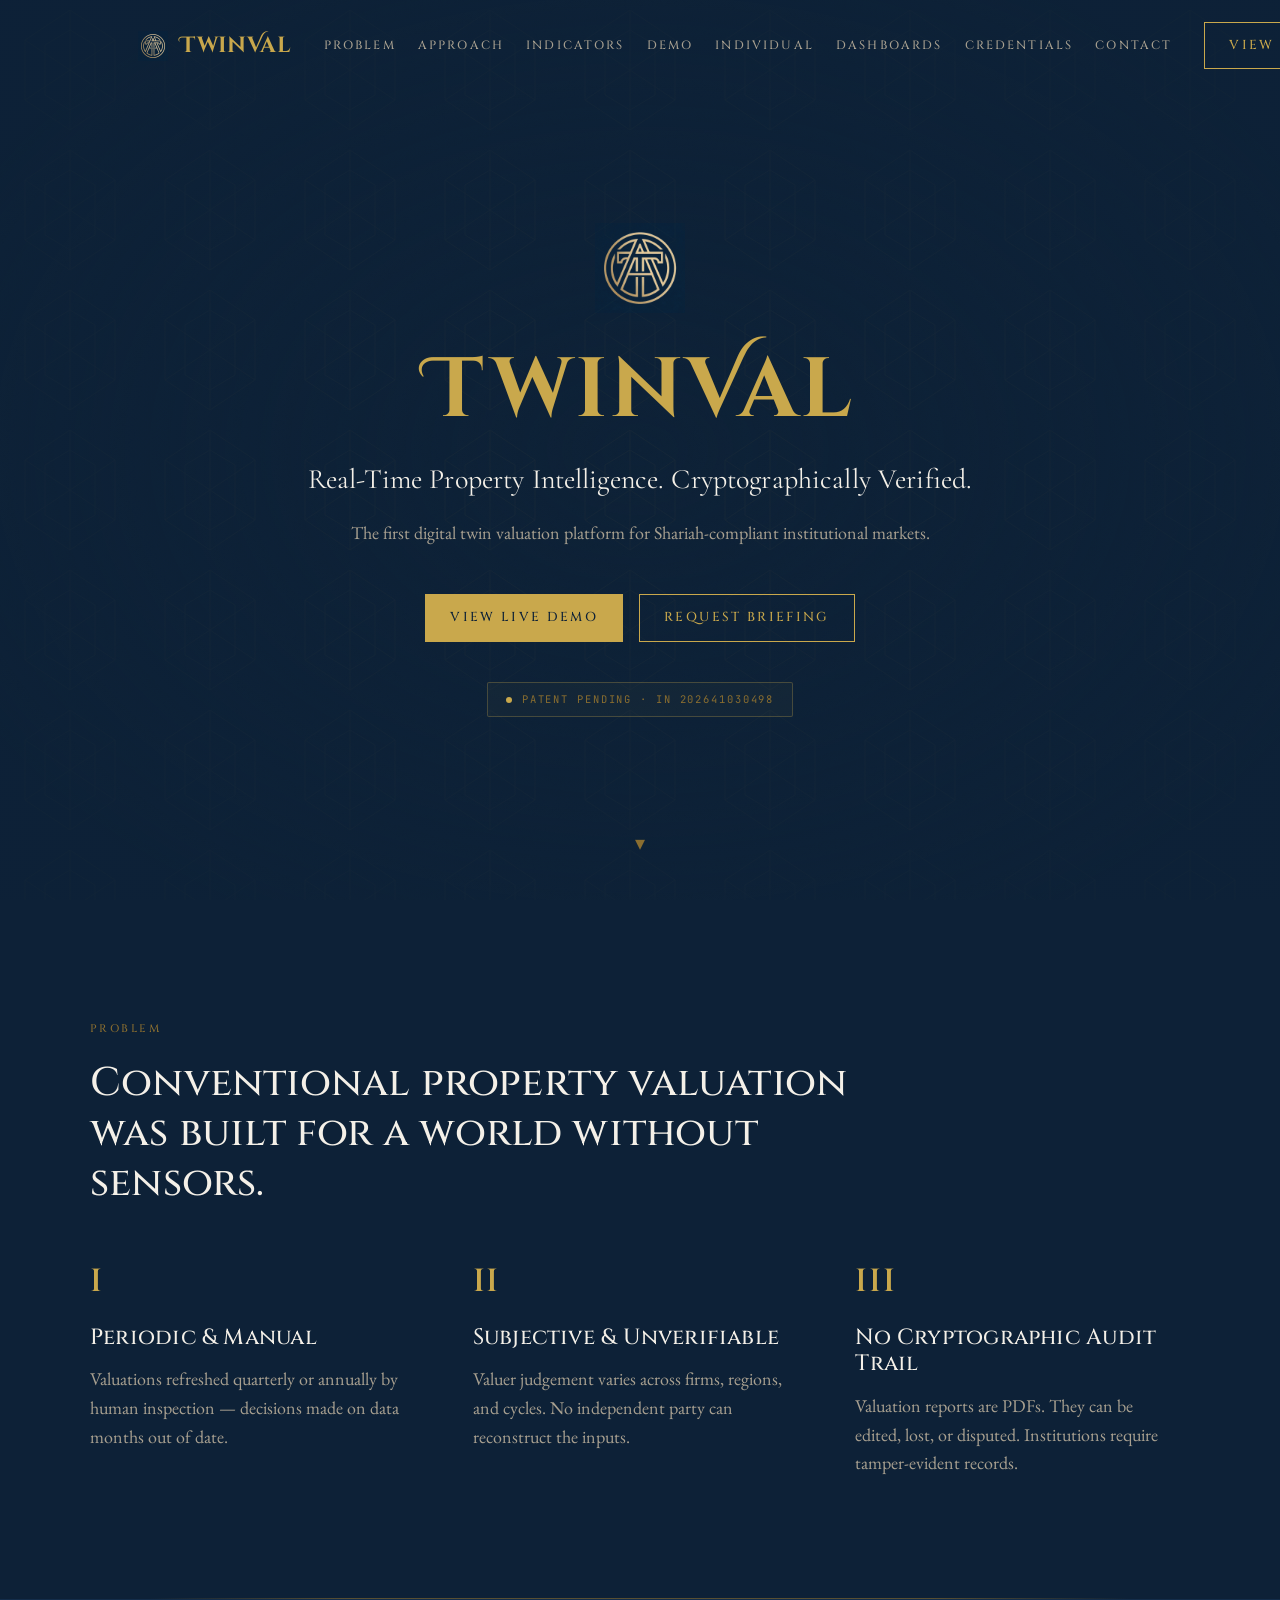
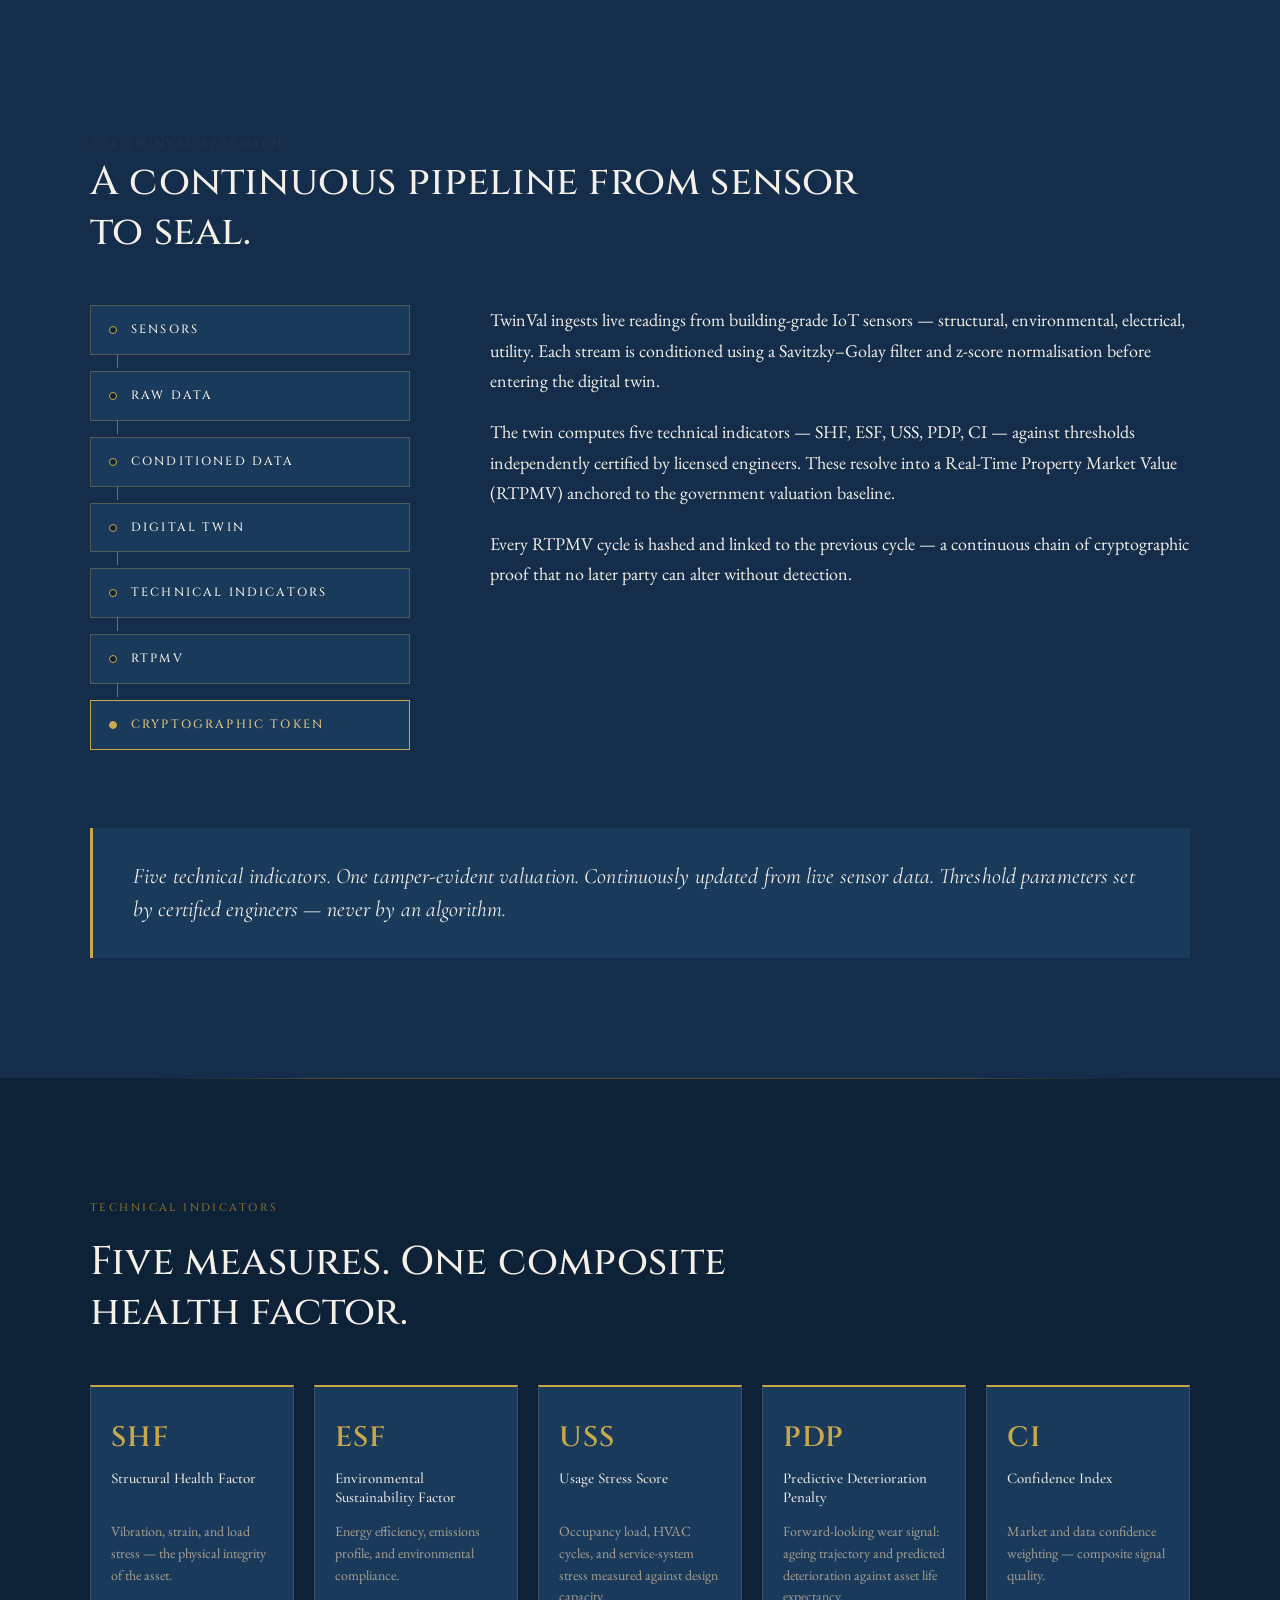
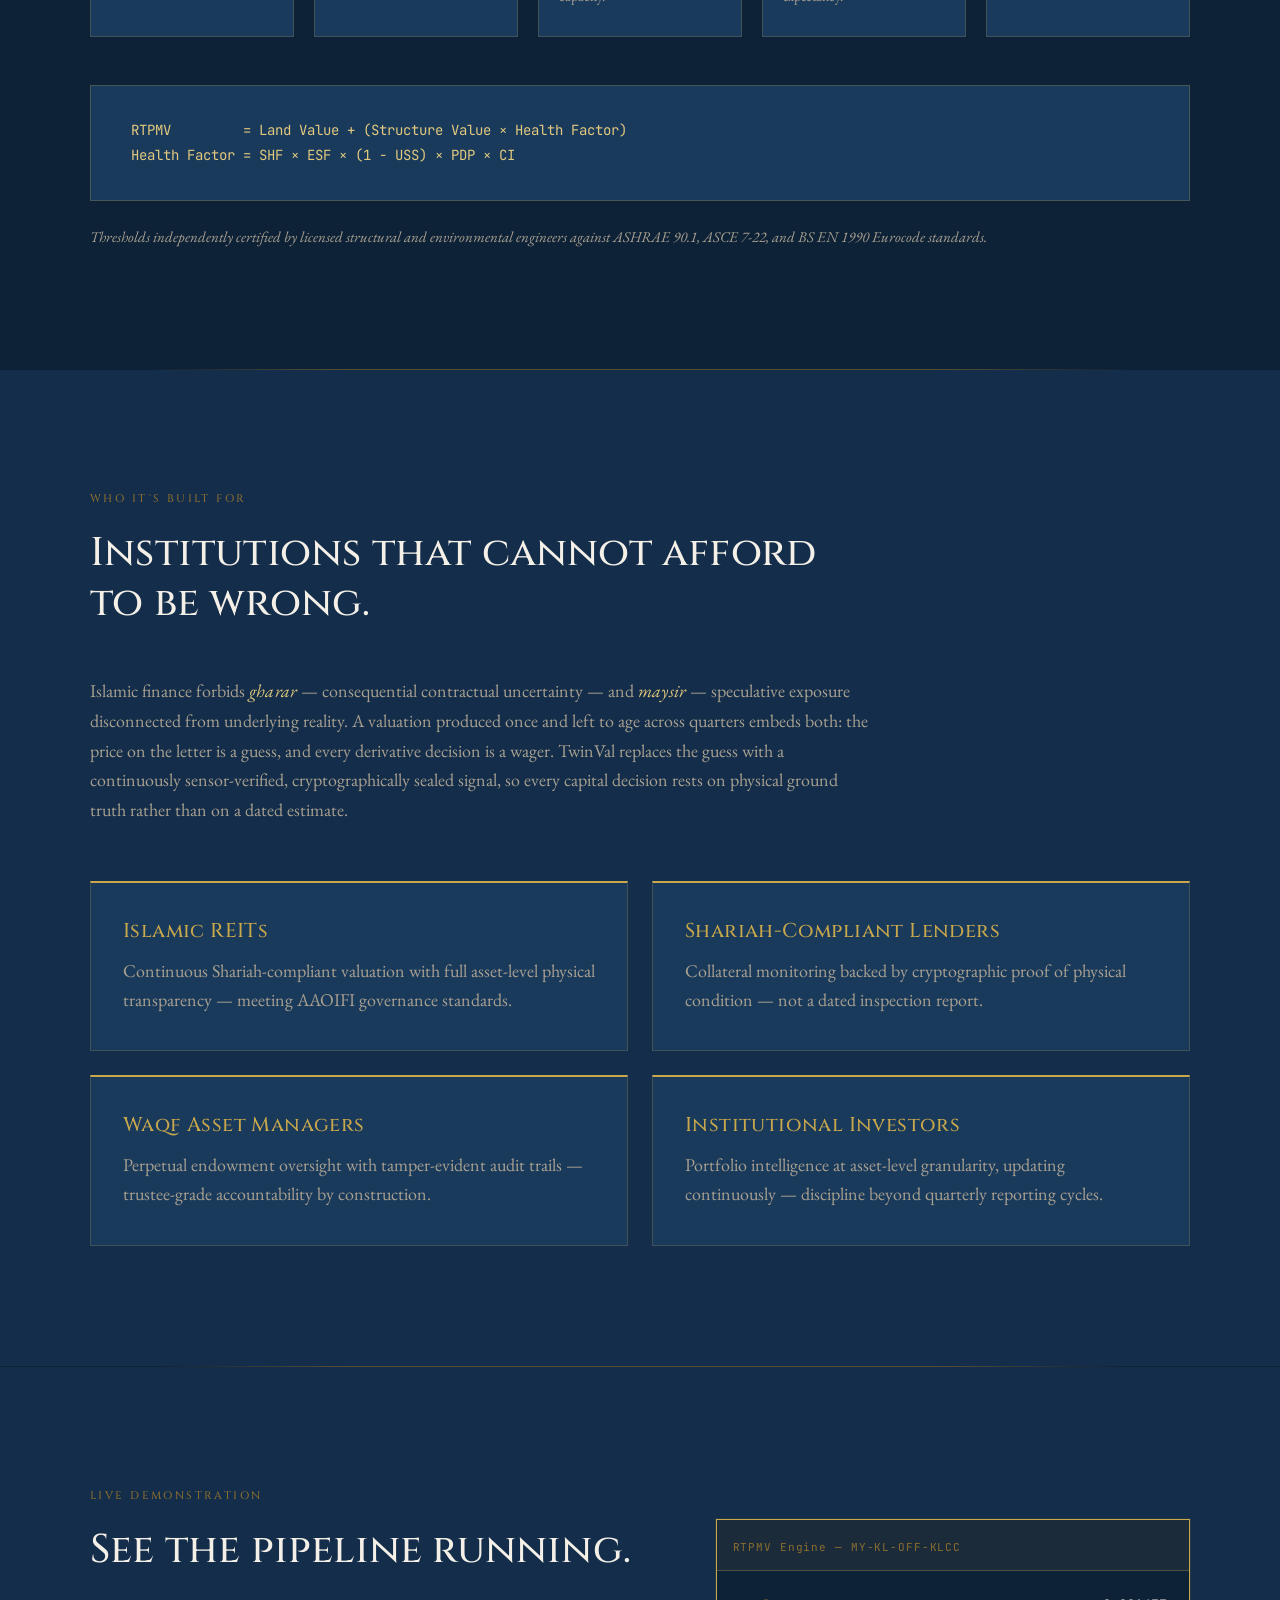
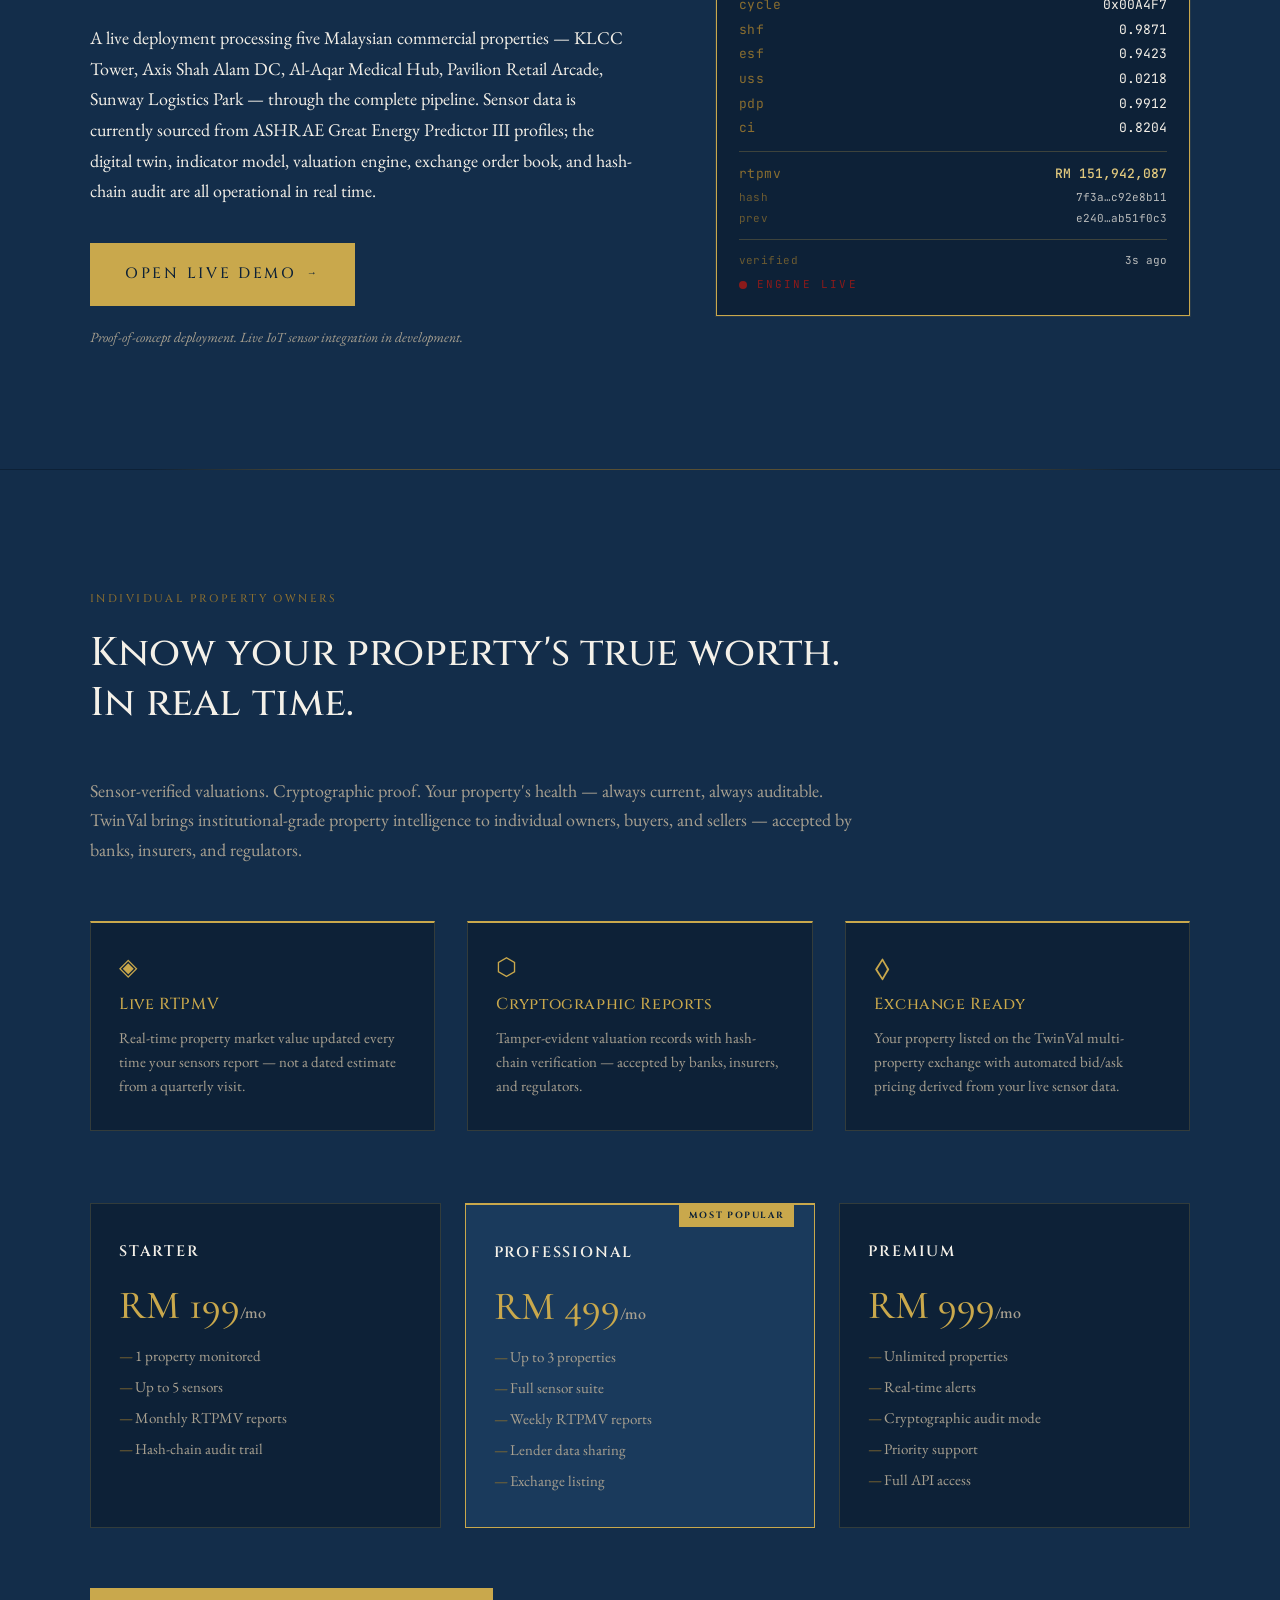
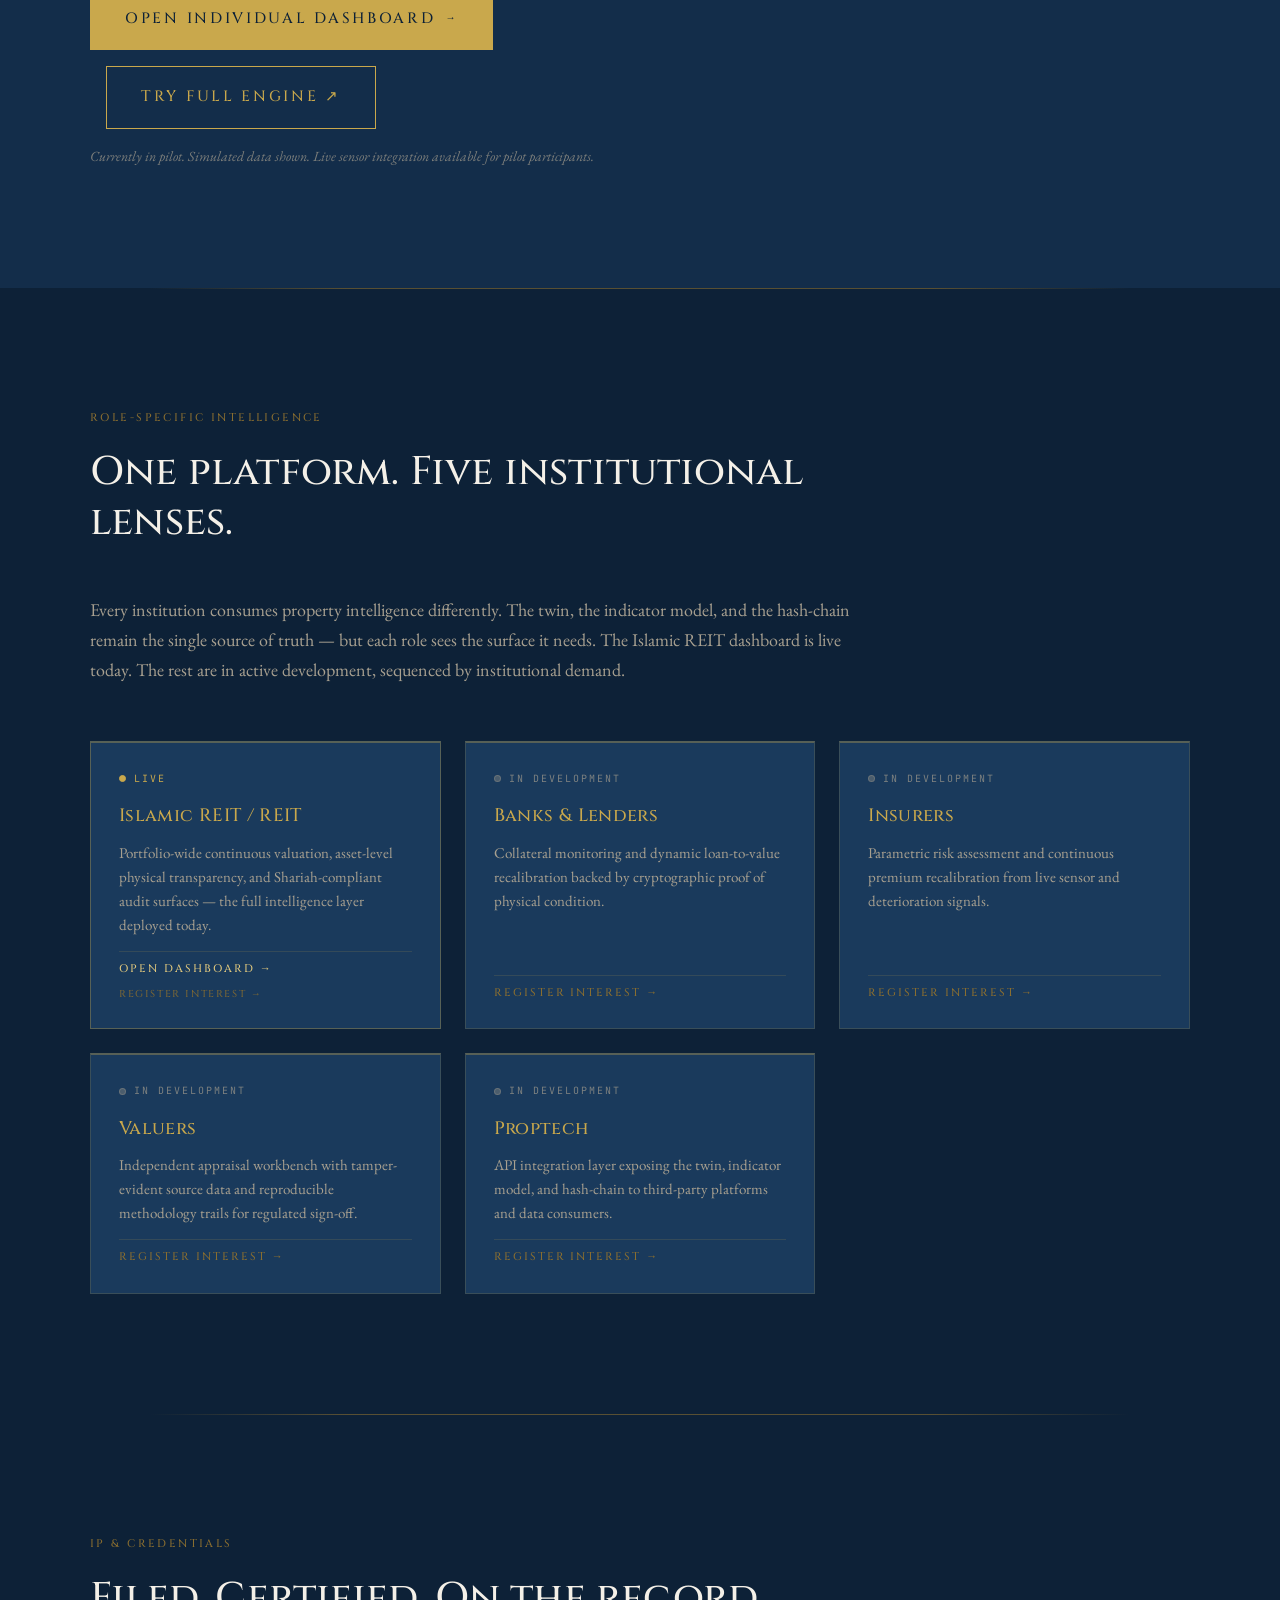
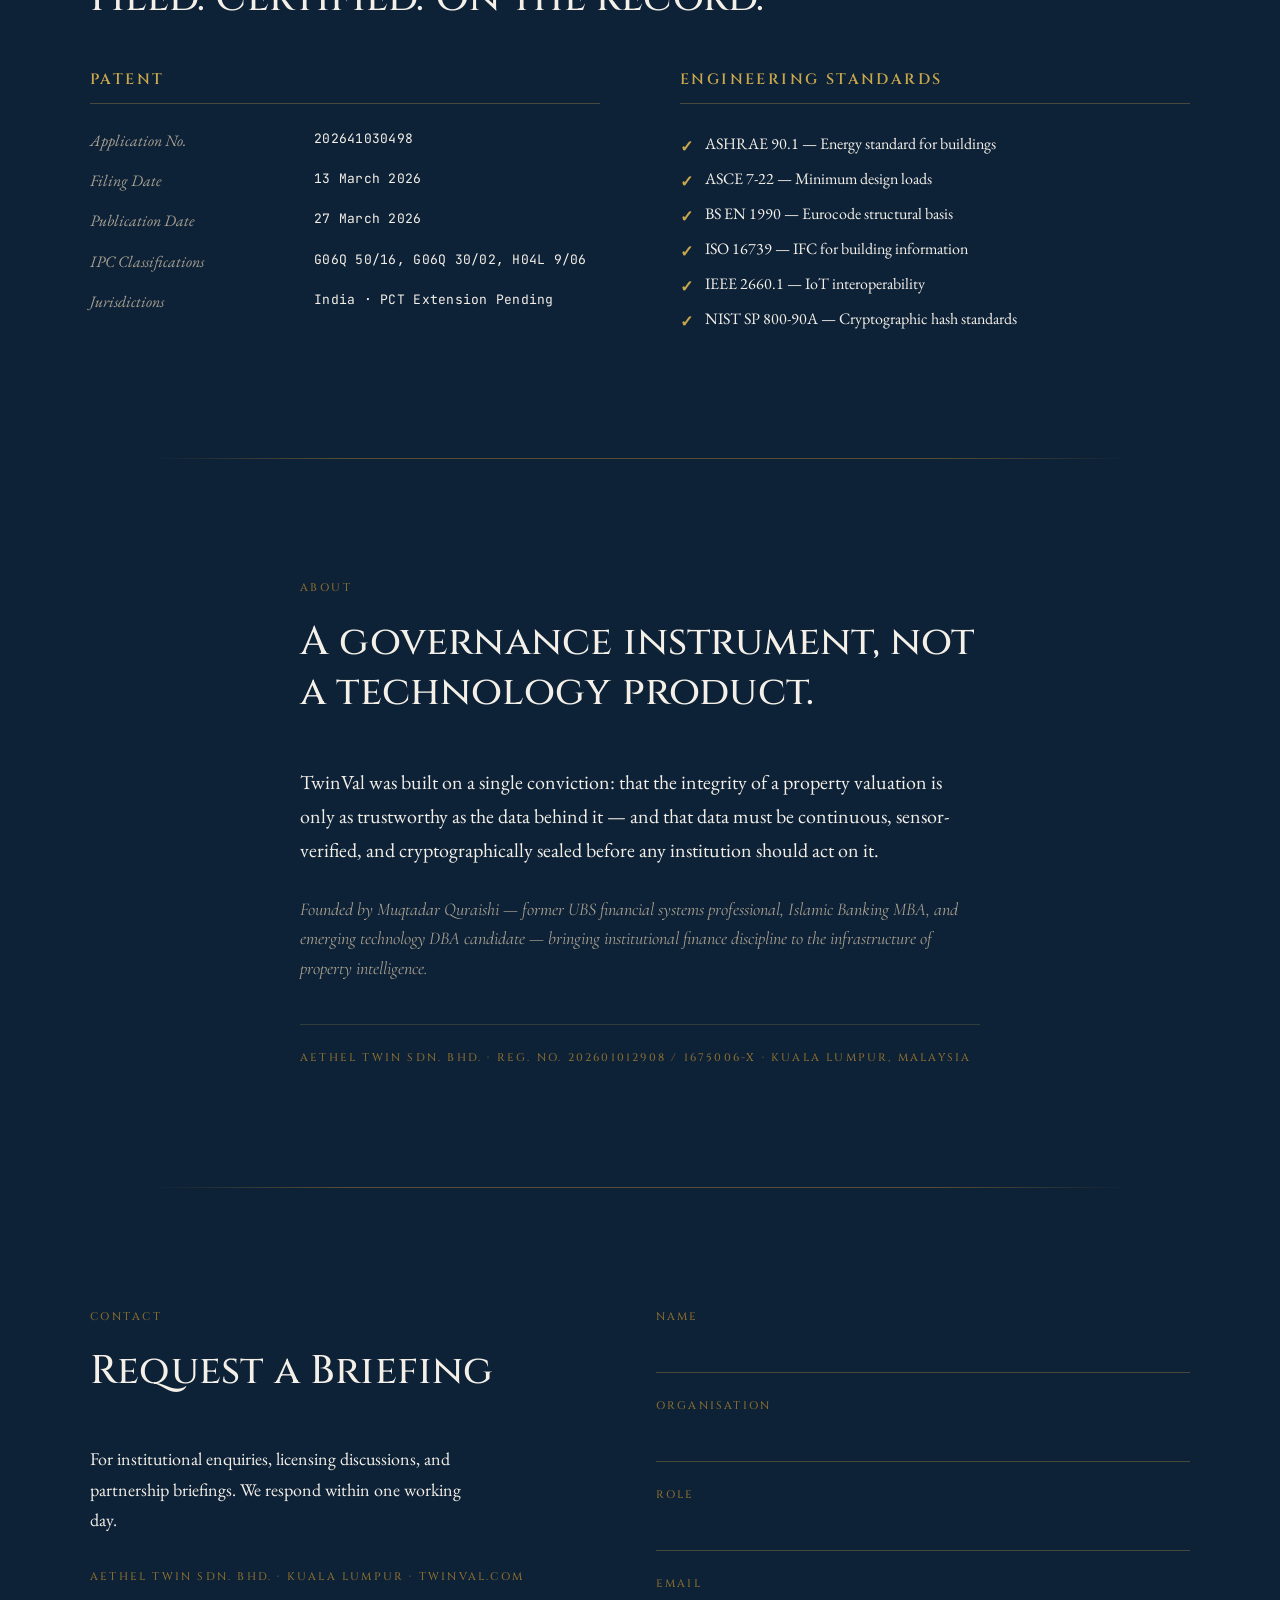
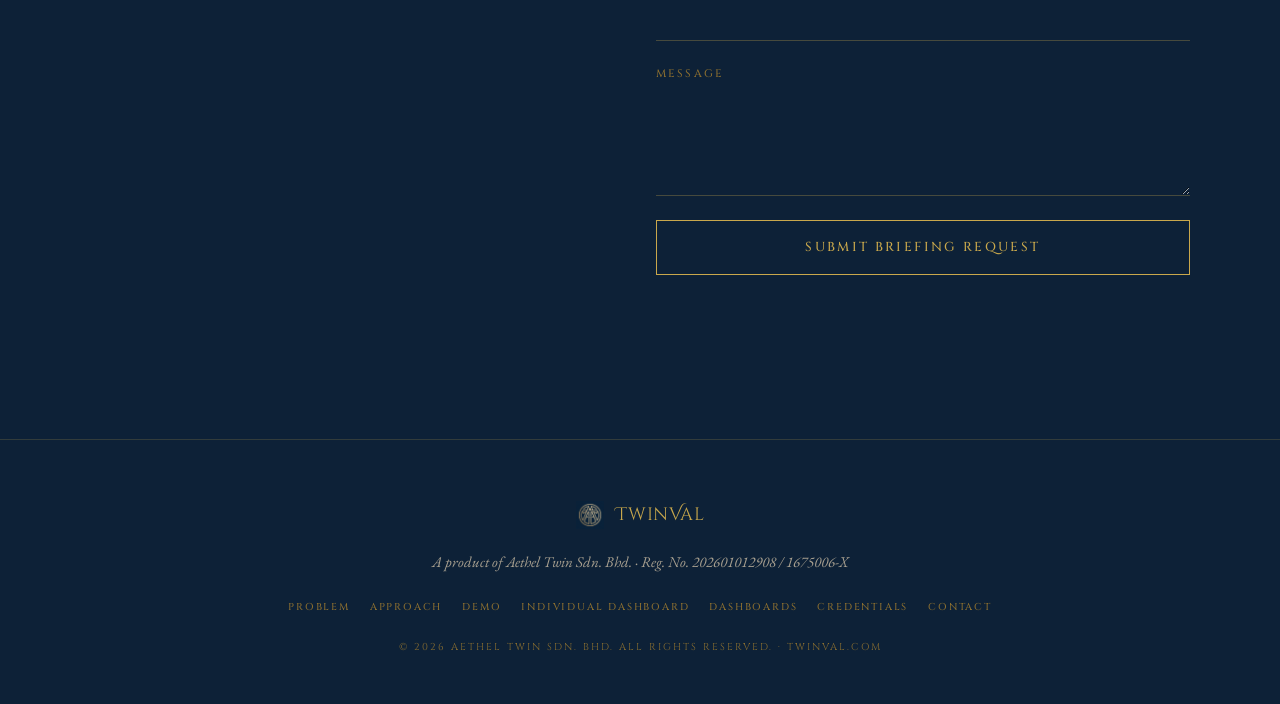
==== index.html @ d7d88891 "feat: nav centering + Individual Dashboard CTA links to Vercel - Center nav links with flex:1; justi" ====
<!DOCTYPE html>
<html lang="en">
<head>
  <meta charset="UTF-8" />
  <meta name="viewport" content="width=device-width, initial-scale=1.0" />
  <meta name="description" content="TwinVal — Real-time property intelligence, cryptographically verified. The first digital twin valuation platform built for Shariah-compliant institutional property markets." />
  <meta name="author" content="Aethel Twin Sdn. Bhd." />
  <meta property="og:title" content="TwinVal — Real-Time Property Intelligence" />
  <meta property="og:description" content="Cryptographically verified. Sensor-driven. Institutional-grade digital twin valuation." />
  <meta property="og:type" content="website" />
  <meta property="og:url" content="https://twinval.com" />
  <meta property="og:image" content="https://twinval.com/assets/logo-full.png" />

  <title>TwinVal — Real-Time Property Intelligence, Cryptographically Verified</title>

  <link rel="icon" type="image/png" href="assets/seal.png" />
  <link rel="apple-touch-icon" href="assets/seal.png" />

  <link rel="preconnect" href="https://fonts.googleapis.com" />
  <link rel="preconnect" href="https://fonts.gstatic.com" crossorigin />
  <link href="https://fonts.googleapis.com/css2?family=Cinzel+Decorative:wght@400;700&family=Cinzel:wght@400;500;600;700&family=Cormorant+Garamond:ital,wght@0,300;0,400;0,500;0,600;1,400&family=EB+Garamond:ital,wght@0,400;0,500;0,600;1,400&family=JetBrains+Mono:wght@400;500&display=swap" rel="stylesheet" />

  <link rel="stylesheet" href="style.css" />
</head>
<body>

  <!-- ─────────────────────────────────── NAV ─────────────────────────────────── -->
  <header class="nav" id="nav">
    <div class="nav__inner">
      <a href="#top" class="nav__brand" aria-label="TwinVal home">
        <img src="assets/seal.png" alt="" class="nav__mark" />
        <span class="nav__wordmark">TwinVal</span>
      </a>
      <nav class="nav__links" aria-label="Primary">
        <a href="#problem">Problem</a>
        <a href="#approach">Approach</a>
        <a href="#indicators">Indicators</a>
        <a href="#demo">Demo</a>
        <a href="#individual">Individual</a>
        <a href="#dashboards">Dashboards</a>
        <a href="#credentials">Credentials</a>
        <a href="#contact">Contact</a>
      </nav>
      <a href="#demo" class="btn btn--outline nav__cta">
        <span>View Demo</span>
        <span class="btn__arrow" aria-hidden="true">▶</span>
      </a>
    </div>
  </header>

  <main id="top">

    <!-- ─────────────────────────────────── HERO ─────────────────────────────────── -->
    <section class="hero">
      <div class="hero__lattice" aria-hidden="true"></div>
      <div class="hero__grain" aria-hidden="true"></div>

      <div class="hero__inner">
        <img src="assets/seal.png" alt="Aethel Twin seal" class="hero__mark reveal" />
        <h1 class="hero__wordmark reveal" data-delay="300">TwinVal</h1>
        <p class="hero__tagline reveal" data-delay="600">
          Real-Time Property Intelligence. Cryptographically Verified.
        </p>
        <p class="hero__subtagline reveal" data-delay="900">
          The first digital twin valuation platform for Shariah-compliant institutional markets.
        </p>
        <div class="hero__ctas reveal" data-delay="1200">
          <a href="#demo" class="btn btn--gold">View Live Demo</a>
          <a href="#contact" class="btn btn--outline">Request Briefing</a>
        </div>
        <a href="#credentials" class="hero__patent reveal" data-delay="1400" aria-label="Patent pending — see credentials">
          <span class="hero__patent-dot" aria-hidden="true"></span>
          <span class="hero__patent-text">Patent Pending &middot; IN 202641030498</span>
        </a>
      </div>

      <a href="#problem" class="hero__scroll" aria-label="Scroll to content">
        <span class="hero__chevron" aria-hidden="true">▾</span>
      </a>
    </section>

    <!-- ─────────────────────────────────── PROBLEM ─────────────────────────────────── -->
    <section class="section" id="problem">
      <div class="section__inner">
        <p class="section__label reveal">Problem</p>
        <h2 class="section__heading reveal" data-delay="100">
          Conventional property valuation was built for a world without sensors.
        </h2>

        <div class="problem__grid">
          <div class="problem__col reveal" data-delay="200">
            <div class="problem__numeral">I</div>
            <h3 class="problem__title">Periodic &amp; Manual</h3>
            <p class="problem__body">
              Valuations refreshed quarterly or annually by human inspection —
              decisions made on data months out of date.
            </p>
          </div>
          <div class="problem__col reveal" data-delay="300">
            <div class="problem__numeral">II</div>
            <h3 class="problem__title">Subjective &amp; Unverifiable</h3>
            <p class="problem__body">
              Valuer judgement varies across firms, regions, and cycles.
              No independent party can reconstruct the inputs.
            </p>
          </div>
          <div class="problem__col reveal" data-delay="400">
            <div class="problem__numeral">III</div>
            <h3 class="problem__title">No Cryptographic Audit Trail</h3>
            <p class="problem__body">
              Valuation reports are PDFs. They can be edited, lost,
              or disputed. Institutions require tamper-evident records.
            </p>
          </div>
        </div>
      </div>
    </section>

    <div class="divider" aria-hidden="true"></div>

    <!-- ─────────────────────────────────── APPROACH ─────────────────────────────────── -->
    <section class="section section--alt" id="approach">
      <div class="section__inner">
        <p class="section__label reveal">The TwinVal Approach</p>
        <h2 class="section__heading reveal" data-delay="100">
          A continuous pipeline from sensor to seal.
        </h2>

        <div class="approach__grid">
          <div class="approach__pipeline reveal" data-delay="200">
            <div class="pipeline__step"><span class="pipeline__dot"></span>Sensors</div>
            <div class="pipeline__step"><span class="pipeline__dot"></span>Raw Data</div>
            <div class="pipeline__step"><span class="pipeline__dot"></span>Conditioned Data</div>
            <div class="pipeline__step"><span class="pipeline__dot"></span>Digital Twin</div>
            <div class="pipeline__step"><span class="pipeline__dot"></span>Technical Indicators</div>
            <div class="pipeline__step"><span class="pipeline__dot"></span>RTPMV</div>
            <div class="pipeline__step pipeline__step--final"><span class="pipeline__dot"></span>Cryptographic Token</div>
          </div>

          <div class="approach__narrative">
            <p class="reveal" data-delay="300">
              TwinVal ingests live readings from building-grade IoT sensors —
              structural, environmental, electrical, utility. Each stream is
              conditioned using a Savitzky&#x2013;Golay filter and z-score
              normalisation before entering the digital twin.
            </p>
            <p class="reveal" data-delay="400">
              The twin computes five technical indicators — SHF, ESF, USS,
              PDP, CI — against thresholds independently certified by
              licensed engineers. These resolve into a Real-Time Property
              Market Value (RTPMV) anchored to the government valuation
              baseline.
            </p>
            <p class="reveal" data-delay="500">
              Every RTPMV cycle is hashed and linked to the previous cycle —
              a continuous chain of cryptographic proof that no later party
              can alter without detection.
            </p>
          </div>
        </div>

        <div class="callout reveal" data-delay="600">
          Five technical indicators. One tamper-evident valuation. Continuously
          updated from live sensor data. Threshold parameters set by certified
          engineers — never by an algorithm.
        </div>
      </div>
    </section>

    <div class="divider" aria-hidden="true"></div>

    <!-- ─────────────────────────────────── INDICATORS ─────────────────────────────────── -->
    <section class="section" id="indicators">
      <div class="section__inner">
        <p class="section__label reveal">Technical Indicators</p>
        <h2 class="section__heading reveal" data-delay="100">
          Five measures. One composite health factor.
        </h2>

        <div class="indicators__grid">
          <article class="indicator reveal" data-delay="150">
            <div class="indicator__acronym">SHF</div>
            <div class="indicator__name">Structural Health Factor</div>
            <p class="indicator__desc">Vibration, strain, and load stress — the physical integrity of the asset.</p>
          </article>
          <article class="indicator reveal" data-delay="250">
            <div class="indicator__acronym">ESF</div>
            <div class="indicator__name">Environmental Sustainability Factor</div>
            <p class="indicator__desc">Energy efficiency, emissions profile, and environmental compliance.</p>
          </article>
          <article class="indicator reveal" data-delay="350">
            <div class="indicator__acronym">USS</div>
            <div class="indicator__name">Usage Stress Score</div>
            <p class="indicator__desc">Occupancy load, HVAC cycles, and service-system stress measured against design capacity.</p>
          </article>
          <article class="indicator reveal" data-delay="450">
            <div class="indicator__acronym">PDP</div>
            <div class="indicator__name">Predictive Deterioration Penalty</div>
            <p class="indicator__desc">Forward-looking wear signal: ageing trajectory and predicted deterioration against asset life expectancy.</p>
          </article>
          <article class="indicator reveal" data-delay="550">
            <div class="indicator__acronym">CI</div>
            <div class="indicator__name">Confidence Index</div>
            <p class="indicator__desc">Market and data confidence weighting — composite signal quality.</p>
          </article>
        </div>

        <div class="formula reveal" data-delay="650">
<pre>RTPMV         = Land Value + (Structure Value × Health Factor)
Health Factor = SHF × ESF × (1 &minus; USS) × PDP × CI</pre>
        </div>

        <p class="footnote reveal" data-delay="750">
          Thresholds independently certified by licensed structural and environmental engineers
          against ASHRAE 90.1, ASCE 7-22, and BS EN 1990 Eurocode standards.
        </p>
      </div>
    </section>

    <div class="divider" aria-hidden="true"></div>

    <!-- ─────────────────────────────────── AUDIENCE ─────────────────────────────────── -->
    <section class="section section--alt" id="audience">
      <div class="section__inner">
        <p class="section__label reveal">Who It's Built For</p>
        <h2 class="section__heading reveal" data-delay="100">
          Institutions that cannot afford to be wrong.
        </h2>
        <p class="audience__lede reveal" data-delay="180">
          Islamic finance forbids <em>gharar</em> &mdash; consequential contractual uncertainty &mdash;
          and <em>maysir</em> &mdash; speculative exposure disconnected from underlying reality.
          A valuation produced once and left to age across quarters embeds both: the price on the
          letter is a guess, and every derivative decision is a wager. TwinVal replaces the guess
          with a continuously sensor-verified, cryptographically sealed signal, so every capital
          decision rests on physical ground truth rather than on a dated estimate.
        </p>

        <div class="audience__grid">
          <div class="audience__tile reveal" data-delay="200">
            <h3>Islamic REITs</h3>
            <p>Continuous Shariah-compliant valuation with full asset-level physical transparency — meeting AAOIFI governance standards.</p>
          </div>
          <div class="audience__tile reveal" data-delay="300">
            <h3>Shariah-Compliant Lenders</h3>
            <p>Collateral monitoring backed by cryptographic proof of physical condition — not a dated inspection report.</p>
          </div>
          <div class="audience__tile reveal" data-delay="400">
            <h3>Waqf Asset Managers</h3>
            <p>Perpetual endowment oversight with tamper-evident audit trails — trustee-grade accountability by construction.</p>
          </div>
          <div class="audience__tile reveal" data-delay="500">
            <h3>Institutional Investors</h3>
            <p>Portfolio intelligence at asset-level granularity, updating continuously — discipline beyond quarterly reporting cycles.</p>
          </div>
        </div>
      </div>
    </section>

    <div class="divider" aria-hidden="true"></div>

    <!-- ─────────────────────────────────── DEMO ─────────────────────────────────── -->
    <section class="section section--demo" id="demo">
      <div class="section__inner">
        <div class="demo__grid">
          <div class="demo__copy">
            <p class="section__label reveal">Live Demonstration</p>
            <h2 class="section__heading reveal" data-delay="100">
              See the pipeline running.
            </h2>
            <p class="demo__lede reveal" data-delay="200">
              A live deployment processing five Malaysian commercial properties
              &mdash; KLCC Tower, Axis Shah Alam DC, Al-Aqar Medical Hub, Pavilion
              Retail Arcade, Sunway Logistics Park &mdash; through the complete
              pipeline. Sensor data is currently sourced from ASHRAE Great Energy
              Predictor III profiles; the digital twin, indicator model, valuation
              engine, exchange order book, and hash-chain audit are all
              operational in real time.
            </p>
            <a href="https://propexchange.streamlit.app/" class="btn btn--gold btn--large btn--pulse" target="_blank" rel="noopener">
              Open Live Demo
              <span class="btn__arrow" aria-hidden="true">&rarr;</span>
            </a>
            <p class="demo__disclaimer reveal" data-delay="400">
              Proof-of-concept deployment. Live IoT sensor integration in development.
            </p>
          </div>

          <div class="demo__terminal reveal" data-delay="300" aria-hidden="true">
            <div class="terminal__chrome">
              <span class="terminal__title">RTPMV Engine &mdash; MY-KL-OFF-KLCC</span>
            </div>
            <div class="terminal__body">
              <div class="terminal__line"><span class="term__k">cycle</span>  <span class="term__v">0x00A4F7</span></div>
              <div class="terminal__line"><span class="term__k">shf</span>    <span class="term__v">0.9871</span></div>
              <div class="terminal__line"><span class="term__k">esf</span>    <span class="term__v">0.9423</span></div>
              <div class="terminal__line"><span class="term__k">uss</span>    <span class="term__v">0.0218</span></div>
              <div class="terminal__line"><span class="term__k">pdp</span>    <span class="term__v">0.9912</span></div>
              <div class="terminal__line"><span class="term__k">ci</span>     <span class="term__v">0.8204</span></div>
              <div class="terminal__rule"></div>
              <div class="terminal__line"><span class="term__k">rtpmv</span>  <span class="term__v term__v--gold">RM 151,942,087</span></div>
              <div class="terminal__line term__small"><span class="term__k">hash</span>   <span class="term__v">7f3a&hellip;c92e8b11</span></div>
              <div class="terminal__line term__small"><span class="term__k">prev</span>   <span class="term__v">e240&hellip;ab51f0c3</span></div>
              <div class="terminal__rule"></div>
              <div class="terminal__line term__small">
                <span class="term__k">verified</span>
                <span class="term__v" id="verifiedTs">just now</span>
              </div>
              <div class="terminal__line term__live">
                <span class="term__live-dot"></span>
                <span>engine live</span>
              </div>
            </div>
          </div>
        </div>
      </div>
    </section>

    <div class="divider" aria-hidden="true"></div>

    <!-- ─────────────────────────────────── INDIVIDUAL CUSTOMER ─────────────────────────────────── -->
    <section class="section section--alt" id="individual">
      <div class="section__inner">
        <p class="section__label reveal">Individual Property Owners</p>
        <h2 class="section__heading reveal" data-delay="100">
          Know your property's true worth. In real time.
        </h2>
        <p class="individual__lede reveal" data-delay="180">
          Sensor-verified valuations. Cryptographic proof. Your property's health — always current, always auditable. TwinVal brings institutional-grade property intelligence to individual owners, buyers, and sellers — accepted by banks, insurers, and regulators.
        </p>

        <!-- Three feature cards -->
        <div class="individual__features reveal" data-delay="260">
          <div class="individual__feat">
            <div class="individual__feat-icon">◈</div>
            <h3 class="individual__feat-title">Live RTPMV</h3>
            <p class="individual__feat-desc">Real-time property market value updated every time your sensors report — not a dated estimate from a quarterly visit.</p>
          </div>
          <div class="individual__feat">
            <div class="individual__feat-icon">⬡</div>
            <h3 class="individual__feat-title">Cryptographic Reports</h3>
            <p class="individual__feat-desc">Tamper-evident valuation records with hash-chain verification — accepted by banks, insurers, and regulators.</p>
          </div>
          <div class="individual__feat">
            <div class="individual__feat-icon">◇</div>
            <h3 class="individual__feat-title">Exchange Ready</h3>
            <p class="individual__feat-desc">Your property listed on the TwinVal multi-property exchange with automated bid/ask pricing derived from your live sensor data.</p>
          </div>
        </div>

        <!-- Pricing tiers -->
        <div class="individual__pricing reveal" data-delay="340">
          <article class="pricing__tier">
            <div class="pricing__name">Starter</div>
            <div class="pricing__price">RM 199<span class="pricing__per">/mo</span></div>
            <ul class="pricing__features">
              <li>1 property monitored</li>
              <li>Up to 5 sensors</li>
              <li>Monthly RTPMV reports</li>
              <li>Hash-chain audit trail</li>
            </ul>
          </article>
          <article class="pricing__tier pricing__tier--featured">
            <div class="pricing__badge">Most Popular</div>
            <div class="pricing__name">Professional</div>
            <div class="pricing__price">RM 499<span class="pricing__per">/mo</span></div>
            <ul class="pricing__features">
              <li>Up to 3 properties</li>
              <li>Full sensor suite</li>
              <li>Weekly RTPMV reports</li>
              <li>Lender data sharing</li>
              <li>Exchange listing</li>
            </ul>
          </article>
          <article class="pricing__tier">
            <div class="pricing__name">Premium</div>
            <div class="pricing__price">RM 999<span class="pricing__per">/mo</span></div>
            <ul class="pricing__features">
              <li>Unlimited properties</li>
              <li>Real-time alerts</li>
              <li>Cryptographic audit mode</li>
              <li>Priority support</li>
              <li>Full API access</li>
            </ul>
          </article>
        </div>

        <!-- CTA -->
        <div class="individual__cta reveal" data-delay="420">
          <a href="https://propexchangev1.vercel.app/individual" target="_blank" rel="noopener"
             class="btn btn--gold btn--large">
            Open Individual Dashboard
            <span class="btn__arrow" aria-hidden="true">&rarr;</span>
          </a>
          <a href="https://propexchange.streamlit.app/" target="_blank" rel="noopener"
             class="btn btn--outline btn--large" style="margin-left:1rem;">
            Try Full Engine ↗
          </a>
          <p class="individual__pilot-note">
            Currently in pilot. Simulated data shown. Live sensor integration available for pilot participants.
          </p>
        </div>
      </div>
    </section>

    <div class="divider" aria-hidden="true"></div>

    <!-- ─────────────────────────────────── DASHBOARDS ─────────────────────────────────── -->
    <section class="section" id="dashboards">
      <div class="section__inner">
        <p class="section__label reveal">Role-Specific Intelligence</p>
        <h2 class="section__heading reveal" data-delay="100">
          One platform. Five institutional lenses.
        </h2>
        <p class="dashboards__lede reveal" data-delay="180">
          Every institution consumes property intelligence differently. The twin, the indicator
          model, and the hash-chain remain the single source of truth &mdash; but each role sees
          the surface it needs. The Islamic REIT dashboard is live today. The rest are in
          active development, sequenced by institutional demand.
        </p>

        <div class="dashboards__grid">
          <article class="dashboard dashboard--live reveal" data-delay="220">
            <div class="dashboard__status">
              <span class="dashboard__dot dashboard__dot--live" aria-hidden="true"></span>
              <span>Live</span>
            </div>
            <h3 class="dashboard__name">Islamic REIT / REIT</h3>
            <p class="dashboard__desc">
              Portfolio-wide continuous valuation, asset-level physical transparency, and
              Shariah-compliant audit surfaces &mdash; the full intelligence layer deployed today.
            </p>
            <div class="dashboard__actions">
              <a href="https://propexchangev1.vercel.app/" target="_blank" rel="noopener"
                 class="dashboard__cta dashboard__cta--primary">
                Open dashboard <span aria-hidden="true">&rarr;</span>
              </a>
              <a href="#contact" data-interest="Islamic REIT / REIT"
                 class="dashboard__cta dashboard__cta--secondary">
                Register interest <span aria-hidden="true">&rarr;</span>
              </a>
            </div>
          </article>

          <a href="#contact" data-interest="Banks &amp; Lenders"
             class="dashboard reveal dashboard--pending" data-delay="300">
            <div class="dashboard__status dashboard__status--pending">
              <span class="dashboard__dot" aria-hidden="true"></span>
              <span>In development</span>
            </div>
            <h3 class="dashboard__name">Banks &amp; Lenders</h3>
            <p class="dashboard__desc">
              Collateral monitoring and dynamic loan-to-value recalibration backed by
              cryptographic proof of physical condition.
            </p>
            <span class="dashboard__cta dashboard__cta--pending">Register interest <span aria-hidden="true">&rarr;</span></span>
          </a>

          <a href="#contact" data-interest="Insurers"
             class="dashboard reveal dashboard--pending" data-delay="380">
            <div class="dashboard__status dashboard__status--pending">
              <span class="dashboard__dot" aria-hidden="true"></span>
              <span>In development</span>
            </div>
            <h3 class="dashboard__name">Insurers</h3>
            <p class="dashboard__desc">
              Parametric risk assessment and continuous premium recalibration from live sensor
              and deterioration signals.
            </p>
            <span class="dashboard__cta dashboard__cta--pending">Register interest <span aria-hidden="true">&rarr;</span></span>
          </a>

          <a href="#contact" data-interest="Valuers"
             class="dashboard reveal dashboard--pending" data-delay="460">
            <div class="dashboard__status dashboard__status--pending">
              <span class="dashboard__dot" aria-hidden="true"></span>
              <span>In development</span>
            </div>
            <h3 class="dashboard__name">Valuers</h3>
            <p class="dashboard__desc">
              Independent appraisal workbench with tamper-evident source data and reproducible
              methodology trails for regulated sign-off.
            </p>
            <span class="dashboard__cta dashboard__cta--pending">Register interest <span aria-hidden="true">&rarr;</span></span>
          </a>

          <a href="#contact" data-interest="Proptech"
             class="dashboard reveal dashboard--pending" data-delay="540">
            <div class="dashboard__status dashboard__status--pending">
              <span class="dashboard__dot" aria-hidden="true"></span>
              <span>In development</span>
            </div>
            <h3 class="dashboard__name">Proptech</h3>
            <p class="dashboard__desc">
              API integration layer exposing the twin, indicator model, and hash-chain to
              third-party platforms and data consumers.
            </p>
            <span class="dashboard__cta dashboard__cta--pending">Register interest <span aria-hidden="true">&rarr;</span></span>
          </a>
        </div>
      </div>
    </section>

    <div class="divider" aria-hidden="true"></div>

    <!-- ─────────────────────────────────── CREDENTIALS ─────────────────────────────────── -->
    <section class="section" id="credentials">
      <div class="section__inner">
        <p class="section__label reveal">IP &amp; Credentials</p>
        <h2 class="section__heading reveal" data-delay="100">
          Filed. Certified. On the record.
        </h2>

        <div class="credentials__grid">
          <div class="credentials__col reveal" data-delay="200">
            <h3 class="credentials__subhead">Patent</h3>
            <dl class="credentials__list">
              <dt>Application No.</dt><dd>202641030498</dd>
              <dt>Filing Date</dt><dd>13 March 2026</dd>
              <dt>Publication Date</dt><dd>27 March 2026</dd>
              <dt>IPC Classifications</dt><dd>G06Q 50/16, G06Q 30/02, H04L 9/06</dd>
              <dt>Jurisdictions</dt><dd>India &middot; PCT Extension Pending</dd>
            </dl>
          </div>

          <div class="credentials__col reveal" data-delay="300">
            <h3 class="credentials__subhead">Engineering Standards</h3>
            <ul class="credentials__standards">
              <li><span class="check">&#10003;</span> ASHRAE 90.1 &mdash; Energy standard for buildings</li>
              <li><span class="check">&#10003;</span> ASCE 7-22 &mdash; Minimum design loads</li>
              <li><span class="check">&#10003;</span> BS EN 1990 &mdash; Eurocode structural basis</li>
              <li><span class="check">&#10003;</span> ISO 16739 &mdash; IFC for building information</li>
              <li><span class="check">&#10003;</span> IEEE 2660.1 &mdash; IoT interoperability</li>
              <li><span class="check">&#10003;</span> NIST SP 800-90A &mdash; Cryptographic hash standards</li>
            </ul>
          </div>
        </div>
      </div>
    </section>

    <div class="divider" aria-hidden="true"></div>

    <!-- ─────────────────────────────────── ABOUT ─────────────────────────────────── -->
    <section class="section section--about" id="about">
      <div class="section__inner about__inner">
        <p class="section__label reveal">About</p>
        <h2 class="section__heading reveal" data-delay="100">
          A governance instrument, not a technology product.
        </h2>
        <p class="about__body reveal" data-delay="200">
          TwinVal was built on a single conviction: that the integrity of a
          property valuation is only as trustworthy as the data behind it &mdash;
          and that data must be continuous, sensor-verified, and cryptographically
          sealed before any institution should act on it.
        </p>
        <p class="about__founder reveal" data-delay="300">
          Founded by Muqtadar Quraishi &mdash; former UBS financial systems professional, Islamic Banking MBA, and emerging technology DBA candidate &mdash; bringing institutional finance discipline to the infrastructure of property intelligence.
        </p>
        <p class="about__entity reveal" data-delay="400">
          Aethel Twin Sdn. Bhd. &middot; Reg. No. 202601012908 / 1675006-X &middot; Kuala Lumpur, Malaysia
        </p>
      </div>
    </section>

    <div class="divider" aria-hidden="true"></div>

    <!-- ─────────────────────────────────── CONTACT ─────────────────────────────────── -->
    <section class="section section--contact" id="contact">
      <div class="section__inner">
        <div class="contact__grid">
          <div class="contact__copy">
            <p class="section__label reveal">Contact</p>
            <h2 class="section__heading reveal" data-delay="100">
              Request a Briefing
            </h2>
            <p class="contact__lede reveal" data-delay="200">
              For institutional enquiries, licensing discussions, and partnership
              briefings. We respond within one working day.
            </p>
            <p class="contact__meta reveal" data-delay="300">
              Aethel Twin Sdn. Bhd. &middot; Kuala Lumpur &middot; twinval.com
            </p>
          </div>

          <form class="contact__form reveal" data-delay="400"
                action="https://formspree.io/f/mpqkrear"
                method="POST"
                id="contactForm">
            <!-- Populated by dashboard "Register interest" links; empty otherwise -->
            <input type="hidden" name="interest" id="f-interest" value="" />
            <div class="field">
              <label for="f-name">Name</label>
              <input type="text" id="f-name" name="name" required autocomplete="name" />
            </div>
            <div class="field">
              <label for="f-org">Organisation</label>
              <input type="text" id="f-org" name="organisation" required autocomplete="organization" />
            </div>
            <div class="field">
              <label for="f-role">Role</label>
              <input type="text" id="f-role" name="role" required autocomplete="organization-title" />
            </div>
            <div class="field">
              <label for="f-email">Email</label>
              <input type="email" id="f-email" name="email" required autocomplete="email" />
            </div>
            <div class="field">
              <label for="f-msg">Message</label>
              <textarea id="f-msg" name="message" rows="4" required></textarea>
            </div>
            <button type="submit" class="btn btn--outline btn--full">Submit Briefing Request</button>
            <p class="form__status" id="formStatus" aria-live="polite"></p>
          </form>
        </div>
      </div>
    </section>

  </main>

  <!-- ─────────────────────────────────── FOOTER ─────────────────────────────────── -->
  <footer class="footer">
    <div class="footer__inner">
      <div class="footer__brand">
        <img src="assets/seal.png" alt="" class="footer__mark" />
        <span class="footer__wordmark">TwinVal</span>
      </div>
      <p class="footer__line">
        A product of Aethel Twin Sdn. Bhd. &middot; Reg. No. 202601012908 / 1675006-X
      </p>
      <nav class="footer__nav" aria-label="Footer">
        <ul class="footer__nav-list">
          <li><a href="#problem">Problem</a></li>
          <li><a href="#approach">Approach</a></li>
          <li><a href="#demo">Demo</a></li>
          <li><a href="#individual">Individual Dashboard</a></li>
          <li><a href="#dashboards">Dashboards</a></li>
          <li><a href="#credentials">Credentials</a></li>
          <li><a href="#contact">Contact</a></li>
        </ul>
      </nav>
      <p class="footer__copy">
        &copy; <span id="year"></span> Aethel Twin Sdn. Bhd. All rights reserved. &middot; twinval.com
      </p>
    </div>
  </footer>

  <script src="main.js"></script>
</body>
</html>
---- style.css ----
/* ══════════════════════════════════════════════════════════════════════════
   TwinVal — Sovereign Institutional Design System
   A product of Aethel Twin Sdn. Bhd.
   ══════════════════════════════════════════════════════════════════════════ */

/* ── Reset & Base ───────────────────────────────────────────────────────── */
*, *::before, *::after { box-sizing: border-box; margin: 0; padding: 0; }
html { scroll-behavior: smooth; -webkit-text-size-adjust: 100%; }
body {
  min-height: 100vh;
  background: var(--navy-deep);
  color: var(--white-primary);
  font-family: 'EB Garamond', Georgia, serif;
  font-size: 18px;
  line-height: 1.65;
  font-weight: 400;
  font-feature-settings: "liga", "kern";
  -webkit-font-smoothing: antialiased;
  -moz-osx-font-smoothing: grayscale;
  overflow-x: hidden;
}
img, svg { display: block; max-width: 100%; }
a { color: inherit; text-decoration: none; }
button { font: inherit; cursor: pointer; background: none; border: 0; color: inherit; }

/* ── Design Tokens ──────────────────────────────────────────────────────── */
:root {
  /* Colour */
  --navy-deep:     #0D2137;
  --navy-mid:      #132D4A;
  --navy-surface:  #1A3A5C;
  --gold-primary:  #C9A84C;
  --gold-light:    #E2C97E;
  --gold-subtle:   #8A6E30;
  --white-primary: #F4F0E8;
  --white-muted:   #A8A090;
  --seal-red:      #8B1A1A;

  /* Layout */
  --content-max:   1100px;
  --gutter:        48px;
  --section-gap:   120px;

  /* Type scale */
  --fs-hero:       clamp(48px, 8vw, 84px);
  --fs-h2:         clamp(28px, 3.2vw, 40px);
  --fs-h3:         22px;
  --fs-body:       18px;
  --fs-small:      14px;
  --fs-tiny:       12px;
}

/* ── Background Texture ─────────────────────────────────────────────────── */
body::before {
  content: "";
  position: fixed;
  inset: 0;
  pointer-events: none;
  z-index: 1;
  background-image:
    url("data:image/svg+xml;utf8,<svg xmlns='http://www.w3.org/2000/svg' width='220' height='220'><filter id='n'><feTurbulence type='fractalNoise' baseFrequency='0.9' numOctaves='2' stitchTiles='stitch'/><feColorMatrix values='0 0 0 0 0.79  0 0 0 0 0.66  0 0 0 0 0.30  0 0 0 0.06 0'/></filter><rect width='100%' height='100%' filter='url(%23n)'/></svg>");
  opacity: 0.35;
  mix-blend-mode: overlay;
}

/* ── Typography System ──────────────────────────────────────────────────── */
h1, h2, h3, h4 {
  font-family: 'Cinzel', serif;
  font-weight: 500;
  color: var(--white-primary);
  line-height: 1.2;
  letter-spacing: 0.01em;
}

/* ═════════════════════════════════════════════════════════════════════════
   NAV
   ═════════════════════════════════════════════════════════════════════════ */
.nav {
  position: fixed;
  top: 0; left: 0; right: 0;
  z-index: 100;
  background: transparent;
  transition: background 0.5s ease, backdrop-filter 0.5s ease, border-color 0.5s ease;
  border-bottom: 1px solid transparent;
}
.nav.is-scrolled {
  background: rgba(13, 33, 55, 0.97);
  backdrop-filter: blur(8px);
  -webkit-backdrop-filter: blur(8px);
  border-bottom: 1px solid rgba(201, 168, 76, 0.2);
}
.nav__inner {
  max-width: var(--content-max);
  margin: 0 auto;
  padding: 22px var(--gutter);
  display: flex;
  align-items: center;
  gap: 32px;
}
.nav__brand {
  display: flex;
  align-items: center;
  gap: 12px;
  font-family: 'Cinzel Decorative', serif;
  font-size: 22px;
  font-weight: 700;
  color: var(--gold-primary);
  letter-spacing: 0.03em;
  flex-shrink: 0;
}
.nav__mark { width: 30px; height: 30px; }
.nav__wordmark { line-height: 1; }

.nav__links {
  display: flex;
  flex: 1;
  justify-content: center;
  gap: 22px;
  margin-left: 0;
  margin-right: 0;
}
.nav__links a {
  font-family: 'Cinzel', serif;
  font-size: 12px;
  font-weight: 500;
  letter-spacing: 0.18em;
  text-transform: uppercase;
  color: var(--white-muted);
  position: relative;
  padding: 4px 0;
  transition: color 0.3s ease;
}
.nav__links a::after {
  content: "";
  position: absolute;
  bottom: 0;
  left: 0;
  width: 0;
  height: 1px;
  background: var(--gold-light);
  transition: width 0.3s ease;
}
.nav__links a:hover {
  color: var(--gold-light);
}
.nav__links a:hover::after {
  width: 100%;
}

.nav__cta {
  font-size: 12px;
  letter-spacing: 0.18em;
}

/* ═════════════════════════════════════════════════════════════════════════
   BUTTONS
   ═════════════════════════════════════════════════════════════════════════ */
.btn {
  display: inline-flex;
  align-items: center;
  gap: 10px;
  font-family: 'Cinzel', serif;
  font-weight: 500;
  font-size: 13px;
  letter-spacing: 0.18em;
  text-transform: uppercase;
  padding: 12px 24px;
  border: 1px solid var(--gold-primary);
  color: var(--gold-primary);
  background: transparent;
  transition: all 0.4s cubic-bezier(0.4, 0, 0.2, 1);
  cursor: pointer;
  white-space: nowrap;
}
.btn:hover {
  background: var(--gold-primary);
  color: var(--navy-deep);
}
.btn--gold {
  background: var(--gold-primary);
  color: var(--navy-deep);
}
.btn--gold:hover {
  background: var(--gold-light);
  border-color: var(--gold-light);
}
.btn--outline {
  background: transparent;
}
.btn--large {
  font-size: 15px;
  padding: 18px 34px;
}
.btn--full {
  width: 100%;
  justify-content: center;
  padding: 16px 24px;
}
.btn__arrow {
  font-size: 10px;
  transform: translateY(-1px);
  transition: transform 0.3s ease;
}
.btn:hover .btn__arrow {
  transform: translateX(4px) translateY(-1px);
}

.btn--pulse {
  box-shadow: 0 0 0 0 rgba(201, 168, 76, 0.5);
  animation: pulse 3s ease-in-out infinite;
}
@keyframes pulse {
  0%, 100% { box-shadow: 0 0 0 0 rgba(201, 168, 76, 0); }
  50%      { box-shadow: 0 0 0 14px rgba(201, 168, 76, 0.15); }
}

/* ═════════════════════════════════════════════════════════════════════════
   HERO
   ═════════════════════════════════════════════════════════════════════════ */
.hero {
  min-height: 100vh;
  display: flex;
  align-items: center;
  justify-content: center;
  position: relative;
  padding: 120px 24px 80px;
  overflow: hidden;
}
.hero__inner {
  max-width: 720px;
  width: 100%;
  text-align: center;
  position: relative;
  z-index: 3;
}
.hero__mark {
  width: 90px;
  height: 90px;
  margin: 0 auto 36px;
}
.hero__wordmark {
  font-family: 'Cinzel Decorative', serif;
  font-size: var(--fs-hero);
  font-weight: 700;
  color: var(--gold-primary);
  letter-spacing: 0.03em;
  margin-bottom: 28px;
  line-height: 1;
}
.hero__tagline {
  font-family: 'Cormorant Garamond', serif;
  font-size: clamp(20px, 2.6vw, 28px);
  font-weight: 400;
  color: var(--white-primary);
  margin-bottom: 20px;
  letter-spacing: 0.005em;
  line-height: 1.35;
}
.hero__subtagline {
  font-family: 'EB Garamond', serif;
  font-size: 18px;
  color: var(--white-muted);
  max-width: 680px;
  margin: 0 auto 48px;
  line-height: 1.55;
  text-wrap: balance;
}
.hero__ctas {
  display: flex;
  gap: 16px;
  justify-content: center;
  flex-wrap: wrap;
}

/* Patent Pending badge — understated, letterhead tone */
.hero__patent {
  display: inline-flex;
  align-items: center;
  gap: 10px;
  margin-top: 40px;
  padding: 8px 18px;
  border: 1px solid rgba(201, 168, 76, 0.28);
  border-radius: 2px;
  background: rgba(201, 168, 76, 0.04);
  font-family: 'JetBrains Mono', monospace;
  font-size: 10.5px;
  letter-spacing: 0.18em;
  text-transform: uppercase;
  color: var(--gold-subtle);
  transition: color 0.3s ease, border-color 0.3s ease, background 0.3s ease;
}
.hero__patent:hover {
  color: var(--gold-light);
  border-color: rgba(201, 168, 76, 0.55);
  background: rgba(201, 168, 76, 0.08);
}
.hero__patent-dot {
  width: 6px;
  height: 6px;
  border-radius: 50%;
  background: var(--gold-primary);
  box-shadow: 0 0 0 0 rgba(201, 168, 76, 0.4);
  animation: patent-pulse 2.6s ease-in-out infinite;
}
@keyframes patent-pulse {
  0%, 100% { box-shadow: 0 0 0 0 rgba(201, 168, 76, 0.4); }
  50%      { box-shadow: 0 0 0 6px rgba(201, 168, 76, 0); }
}

.hero__scroll {
  position: absolute;
  bottom: 40px;
  left: 50%;
  transform: translateX(-50%);
  z-index: 3;
}
.hero__chevron {
  display: block;
  color: var(--gold-subtle);
  font-size: 20px;
  animation: chevron-pulse 2.6s ease-in-out infinite;
}
@keyframes chevron-pulse {
  0%, 100% { opacity: 0.3; transform: translateY(0); }
  50%      { opacity: 1;   transform: translateY(6px); }
}

/* Lattice watermark — Islamic-geometric inspired */
.hero__lattice {
  position: absolute;
  inset: 0;
  pointer-events: none;
  z-index: 1;
  opacity: 0.05;
  background-image:
    url("data:image/svg+xml;utf8,<svg xmlns='http://www.w3.org/2000/svg' width='140' height='140' viewBox='0 0 140 140'><g fill='none' stroke='%23C9A84C' stroke-width='0.7'><polygon points='70,10 115,40 115,100 70,130 25,100 25,40'/><polygon points='70,30 95,45 95,95 70,110 45,95 45,45'/><line x1='25' y1='40' x2='115' y2='100'/><line x1='115' y1='40' x2='25' y2='100'/><line x1='70' y1='10' x2='70' y2='130'/></g></svg>");
  background-size: 140px 140px;
}
.hero__grain {
  position: absolute;
  inset: 0;
  pointer-events: none;
  z-index: 2;
  background: radial-gradient(ellipse at center, transparent 0%, rgba(13, 33, 55, 0.6) 85%);
}

/* ═════════════════════════════════════════════════════════════════════════
   SECTION SYSTEM
   ═════════════════════════════════════════════════════════════════════════ */
.section {
  padding: var(--section-gap) var(--gutter);
  position: relative;
  z-index: 3;
}
.section--alt {
  background: var(--navy-mid);
}
.section__inner {
  max-width: var(--content-max);
  margin: 0 auto;
}

.section__label {
  font-family: 'Cinzel', serif;
  font-size: 11px;
  font-weight: 500;
  letter-spacing: 0.22em;
  text-transform: uppercase;
  color: var(--gold-subtle);
  margin-bottom: 20px;
}
.section__heading {
  font-family: 'Cinzel', serif;
  font-size: var(--fs-h2);
  font-weight: 500;
  line-height: 1.25;
  color: var(--white-primary);
  margin-bottom: 48px;
  max-width: 780px;
  letter-spacing: 0.005em;
}

/* Section divider — gold hairline with inset */
.divider {
  position: relative;
  height: 1px;
  max-width: calc(var(--content-max) - 120px);
  margin: 0 auto;
  background: linear-gradient(90deg, transparent, var(--gold-subtle) 20%, var(--gold-subtle) 80%, transparent);
  opacity: 0.6;
}

/* ═════════════════════════════════════════════════════════════════════════
   PROBLEM
   ═════════════════════════════════════════════════════════════════════════ */
.problem__grid {
  display: grid;
  grid-template-columns: repeat(3, 1fr);
  gap: 48px;
  margin-top: 16px;
}
.problem__col { max-width: 320px; }
.problem__numeral {
  font-family: 'Cinzel', serif;
  font-size: 32px;
  font-weight: 600;
  color: var(--gold-primary);
  margin-bottom: 16px;
  letter-spacing: 0.05em;
}
.problem__title {
  font-family: 'Cinzel', serif;
  font-size: var(--fs-h3);
  font-weight: 500;
  margin-bottom: 14px;
  color: var(--white-primary);
}
.problem__body {
  color: var(--white-muted);
  font-family: 'EB Garamond', serif;
  line-height: 1.6;
}

/* ═════════════════════════════════════════════════════════════════════════
   APPROACH
   ═════════════════════════════════════════════════════════════════════════ */
.approach__grid {
  display: grid;
  grid-template-columns: 320px 1fr;
  gap: 80px;
  align-items: start;
}

.approach__pipeline {
  display: flex;
  flex-direction: column;
  gap: 2px;
  position: relative;
  padding-left: 0;
}
.pipeline__step {
  position: relative;
  font-family: 'Cinzel', serif;
  font-size: 12px;
  font-weight: 500;
  letter-spacing: 0.18em;
  text-transform: uppercase;
  color: var(--white-primary);
  padding: 14px 22px 14px 40px;
  border: 1px solid rgba(201, 168, 76, 0.3);
  background: var(--navy-surface);
  margin-bottom: 14px;
  transition: border-color 0.3s ease, background 0.3s ease;
}
.pipeline__step:hover {
  border-color: var(--gold-primary);
  background: rgba(26, 58, 92, 0.8);
}
.pipeline__step::before {
  content: "";
  position: absolute;
  left: 26px;
  bottom: -14px;
  width: 1px;
  height: 14px;
  background: var(--gold-subtle);
}
.pipeline__step:last-child::before { display: none; }
.pipeline__dot {
  position: absolute;
  left: 18px;
  top: 50%;
  transform: translateY(-50%);
  width: 8px;
  height: 8px;
  border: 1px solid var(--gold-primary);
  background: var(--navy-deep);
  border-radius: 50%;
}
.pipeline__step--final .pipeline__dot {
  background: var(--gold-primary);
}
.pipeline__step--final {
  border-color: var(--gold-primary);
  color: var(--gold-light);
}

.approach__narrative p {
  margin-bottom: 20px;
  color: var(--white-primary);
  font-family: 'EB Garamond', serif;
  font-size: 18px;
  line-height: 1.7;
}

.callout {
  margin-top: 64px;
  padding: 32px 40px;
  background: var(--navy-surface);
  border-left: 3px solid var(--gold-primary);
  font-family: 'Cormorant Garamond', serif;
  font-size: 22px;
  font-weight: 400;
  font-style: italic;
  color: var(--white-primary);
  line-height: 1.5;
  letter-spacing: 0.005em;
}

/* ═════════════════════════════════════════════════════════════════════════
   INDICATORS
   ═════════════════════════════════════════════════════════════════════════ */
.indicators__grid {
  display: grid;
  grid-template-columns: repeat(5, 1fr);
  gap: 20px;
  margin-bottom: 48px;
}
.indicator {
  padding: 28px 20px;
  background: var(--navy-surface);
  border: 1px solid rgba(201, 168, 76, 0.22);
  border-top: 2px solid var(--gold-primary);
  transition: border-color 0.3s ease, transform 0.3s ease;
}
.indicator:hover {
  border-color: var(--gold-primary);
  transform: translateY(-2px);
}
.indicator__acronym {
  font-family: 'Cinzel', serif;
  font-size: 28px;
  font-weight: 600;
  color: var(--gold-primary);
  margin-bottom: 8px;
  letter-spacing: 0.04em;
}
.indicator__name {
  font-family: 'Cormorant Garamond', serif;
  font-size: 15px;
  font-weight: 500;
  color: var(--white-primary);
  margin-bottom: 14px;
  line-height: 1.25;
  min-height: 38px;
}
.indicator__desc {
  font-family: 'EB Garamond', serif;
  font-size: 14px;
  color: var(--white-muted);
  line-height: 1.55;
}

.formula {
  padding: 32px 40px;
  background: var(--navy-surface);
  border: 1px solid rgba(201, 168, 76, 0.25);
}
.formula pre {
  font-family: 'JetBrains Mono', monospace;
  font-size: 14px;
  color: var(--gold-light);
  line-height: 1.8;
  white-space: pre-wrap;
  word-break: break-word;
}

.footnote {
  font-family: 'EB Garamond', serif;
  font-style: italic;
  font-size: 15px;
  color: var(--white-muted);
  margin-top: 24px;
  line-height: 1.6;
}

/* ═════════════════════════════════════════════════════════════════════════
   AUDIENCE
   ═════════════════════════════════════════════════════════════════════════ */
.audience__lede {
  max-width: 780px;
  margin-bottom: 56px;
  font-family: 'EB Garamond', serif;
  font-size: 18px;
  line-height: 1.65;
  color: var(--white-muted);
}
.audience__lede em {
  font-style: italic;
  color: var(--gold-light);
  letter-spacing: 0.01em;
}
.audience__grid {
  display: grid;
  grid-template-columns: repeat(2, 1fr);
  gap: 24px;
}
.audience__tile {
  padding: 36px 32px;
  background: var(--navy-surface);
  border: 1px solid rgba(201, 168, 76, 0.22);
  border-top: 2px solid var(--gold-primary);
  transition: border-color 0.3s ease;
}
.audience__tile:hover { border-color: var(--gold-primary); }
.audience__tile h3 {
  font-family: 'Cinzel', serif;
  font-size: 20px;
  font-weight: 500;
  color: var(--gold-primary);
  margin-bottom: 14px;
  letter-spacing: 0.02em;
}
.audience__tile p {
  color: var(--white-muted);
  font-family: 'EB Garamond', serif;
  line-height: 1.6;
}

/* ═════════════════════════════════════════════════════════════════════════
   DEMO
   ═════════════════════════════════════════════════════════════════════════ */
.section--demo {
  background: var(--navy-mid);
}
.demo__grid {
  display: grid;
  grid-template-columns: 1.15fr 1fr;
  gap: 80px;
  align-items: center;
}
.demo__lede {
  font-family: 'EB Garamond', serif;
  color: var(--white-primary);
  margin-bottom: 36px;
  line-height: 1.7;
}
.demo__disclaimer {
  font-family: 'EB Garamond', serif;
  font-style: italic;
  font-size: 14px;
  color: var(--white-muted);
  margin-top: 20px;
}

.demo__terminal {
  background: var(--navy-deep);
  border: 1px solid var(--gold-primary);
  box-shadow: 0 0 0 1px rgba(201, 168, 76, 0.1);
}
.terminal__chrome {
  padding: 10px 16px;
  background: rgba(201, 168, 76, 0.08);
  border-bottom: 1px solid rgba(201, 168, 76, 0.3);
}
.terminal__title {
  font-family: 'JetBrains Mono', monospace;
  font-size: 11px;
  color: var(--gold-subtle);
  letter-spacing: 0.08em;
}
.terminal__body {
  padding: 22px 22px 20px;
  font-family: 'JetBrains Mono', monospace;
  font-size: 13px;
  line-height: 1.9;
}
.terminal__line {
  display: flex;
  justify-content: space-between;
  gap: 20px;
}
.term__k { color: var(--gold-subtle); letter-spacing: 0.04em; }
.term__v { color: var(--white-primary); }
.term__v--gold { color: var(--gold-light); font-weight: 500; }
.term__small { font-size: 11px; opacity: 0.75; }
.terminal__rule {
  height: 1px;
  background: rgba(201, 168, 76, 0.25);
  margin: 10px 0;
}
.term__live {
  display: flex;
  justify-content: flex-start;
  gap: 10px;
  align-items: center;
  color: var(--seal-red);
  font-size: 11px;
  letter-spacing: 0.2em;
  text-transform: uppercase;
  margin-top: 4px;
}
.term__live-dot {
  width: 8px;
  height: 8px;
  border-radius: 50%;
  background: var(--seal-red);
  box-shadow: 0 0 0 0 rgba(139, 26, 26, 0.6);
  animation: live-pulse 2s ease-in-out infinite;
}
@keyframes live-pulse {
  0%, 100% { box-shadow: 0 0 0 0 rgba(139, 26, 26, 0.6); }
  50%      { box-shadow: 0 0 0 8px rgba(139, 26, 26, 0); }
}

/* ═════════════════════════════════════════════════════════════════════════
   DASHBOARDS — role-specific portal tiles
   ═════════════════════════════════════════════════════════════════════════ */
.dashboards__lede {
  max-width: 780px;
  margin-bottom: 56px;
  font-family: 'EB Garamond', serif;
  font-size: 18px;
  line-height: 1.65;
  color: var(--white-muted);
}
.dashboards__grid {
  display: grid;
  grid-template-columns: repeat(3, 1fr);
  gap: 24px;
}
.dashboard {
  display: flex;
  flex-direction: column;
  gap: 14px;
  padding: 28px 28px 26px;
  background: var(--navy-surface);
  border: 1px solid rgba(201, 168, 76, 0.18);
  border-top: 2px solid rgba(201, 168, 76, 0.35);
  transition: border-color 0.3s ease, transform 0.3s ease, background 0.3s ease;
  text-decoration: none;
  color: inherit;
}
.dashboard--live {
  border-top-color: var(--gold-primary);
  border-color: rgba(201, 168, 76, 0.35);
}
.dashboard--live:hover {
  border-color: var(--gold-primary);
  transform: translateY(-2px);
  background: #1E4269;
}
.dashboard--pending:hover {
  border-color: rgba(201, 168, 76, 0.45);
  transform: translateY(-2px);
  background: #1E4269;
}
.dashboard--pending:hover .dashboard__cta--pending {
  color: var(--gold-light);
  border-top-color: rgba(201, 168, 76, 0.4);
}
.dashboard__status {
  display: inline-flex;
  align-items: center;
  gap: 8px;
  font-family: 'JetBrains Mono', monospace;
  font-size: 10px;
  letter-spacing: 0.2em;
  text-transform: uppercase;
  color: var(--gold-primary);
}
.dashboard__status--pending {
  color: var(--white-muted);
  opacity: 0.7;
}
.dashboard__dot {
  width: 7px;
  height: 7px;
  border-radius: 50%;
  background: rgba(168, 160, 144, 0.5);
  border: 1px solid rgba(168, 160, 144, 0.6);
}
.dashboard__dot--live {
  background: var(--gold-primary);
  border-color: var(--gold-primary);
  box-shadow: 0 0 0 0 rgba(201, 168, 76, 0.5);
  animation: live-pulse-gold 2.4s ease-in-out infinite;
}
@keyframes live-pulse-gold {
  0%, 100% { box-shadow: 0 0 0 0 rgba(201, 168, 76, 0.5); }
  50%      { box-shadow: 0 0 0 7px rgba(201, 168, 76, 0); }
}
.dashboard__name {
  font-family: 'Cinzel', serif;
  font-size: 18px;
  font-weight: 500;
  color: var(--gold-primary);
  letter-spacing: 0.02em;
  margin: 4px 0 0;
}
.dashboard__desc {
  flex: 1;
  color: var(--white-muted);
  font-family: 'EB Garamond', serif;
  font-size: 15px;
  line-height: 1.6;
  margin: 0;
}
.dashboard__cta {
  font-family: 'Cinzel', serif;
  font-size: 11px;
  font-weight: 500;
  letter-spacing: 0.18em;
  text-transform: uppercase;
  color: var(--gold-light);
  padding-top: 8px;
  border-top: 1px solid rgba(201, 168, 76, 0.15);
  text-decoration: none;
  transition: color 0.3s ease, border-top-color 0.3s ease;
}
.dashboard__cta--pending {
  color: var(--gold-subtle);
}

/* Live tile: stacked primary + secondary CTAs */
.dashboard__actions {
  display: flex;
  flex-direction: column;
  gap: 8px;
  padding-top: 8px;
  border-top: 1px solid rgba(201, 168, 76, 0.15);
}
.dashboard__actions .dashboard__cta {
  padding-top: 0;
  border-top: none;
}
.dashboard__cta--primary {
  color: var(--gold-light);
}
.dashboard__cta--secondary {
  font-size: 10px;
  letter-spacing: 0.16em;
  color: var(--gold-subtle);
  opacity: 0.85;
}
.dashboard__cta--secondary:hover {
  color: var(--gold-light);
  opacity: 1;
}
.dashboard--live:hover .dashboard__cta--primary {
  color: var(--gold-primary);
}

/* ═══════════════════════════════════════════════════════════
   INDIVIDUAL CUSTOMER SECTION
   ═══════════════════════════════════════════════════════════ */
.individual__lede {
  max-width: 780px;
  margin-bottom: 56px;
  font-family: 'EB Garamond', serif;
  font-size: 18px;
  line-height: 1.65;
  color: var(--white-muted);
}
.individual__features {
  display: grid;
  grid-template-columns: repeat(3, 1fr);
  gap: 32px;
  margin-bottom: 72px;
}
.individual__feat {
  padding: 32px 28px;
  border: 1px solid rgba(201, 168, 76, 0.2);
  border-top: 2px solid var(--gold-primary);
  background: var(--navy-deep);
}
.individual__feat-icon {
  font-size: 24px;
  color: var(--gold-primary);
  margin-bottom: 16px;
  line-height: 1;
}
.individual__feat-title {
  font-family: 'Cinzel', serif;
  font-size: 16px;
  font-weight: 500;
  color: var(--gold-primary);
  letter-spacing: 0.04em;
  margin-bottom: 12px;
}
.individual__feat-desc {
  font-family: 'EB Garamond', serif;
  font-size: 15px;
  line-height: 1.6;
  color: var(--white-muted);
  margin: 0;
}
.individual__pricing {
  display: grid;
  grid-template-columns: repeat(3, 1fr);
  gap: 24px;
  margin-bottom: 60px;
}
.pricing__tier {
  position: relative;
  padding: 36px 28px;
  border: 1px solid rgba(201, 168, 76, 0.2);
  background: var(--navy-deep);
  display: flex;
  flex-direction: column;
  gap: 20px;
}
.pricing__tier--featured {
  border-color: var(--gold-primary);
  border-top: 2px solid var(--gold-primary);
  background: var(--navy-surface);
}
.pricing__badge {
  position: absolute;
  top: -1px;
  right: 20px;
  background: var(--gold-primary);
  color: var(--navy-deep);
  font-family: 'Cinzel', serif;
  font-size: 9px;
  font-weight: 700;
  letter-spacing: 0.18em;
  text-transform: uppercase;
  padding: 4px 10px;
}
.pricing__name {
  font-family: 'Cinzel', serif;
  font-size: 15px;
  font-weight: 600;
  color: var(--white-primary);
  letter-spacing: 0.12em;
  text-transform: uppercase;
}
.pricing__price {
  font-family: 'Cormorant Garamond', serif;
  font-size: 40px;
  font-weight: 500;
  color: var(--gold-primary);
  line-height: 1;
}
.pricing__per {
  font-size: 16px;
  color: var(--white-muted);
  font-family: 'EB Garamond', serif;
}
.pricing__features {
  list-style: none;
  margin: 0;
  padding: 0;
  display: flex;
  flex-direction: column;
  gap: 10px;
  flex: 1;
}
.pricing__features li {
  font-family: 'EB Garamond', serif;
  font-size: 15px;
  color: var(--white-muted);
  padding-left: 16px;
  position: relative;
  line-height: 1.4;
}
.pricing__features li::before {
  content: '—';
  position: absolute;
  left: 0;
  color: var(--gold-subtle);
}
.individual__cta {
  display: flex;
  flex-direction: column;
  align-items: flex-start;
  gap: 16px;
}
.individual__pilot-note {
  font-family: 'EB Garamond', serif;
  font-size: 14px;
  color: var(--white-muted);
  opacity: 0.7;
  margin: 0;
  font-style: italic;
}
@media (max-width: 900px) {
  .individual__features { grid-template-columns: 1fr; }
  .individual__pricing { grid-template-columns: 1fr; }
}

/* ═════════════════════════════════════════════════════════════════════════
   CREDENTIALS
   ═════════════════════════════════════════════════════════════════════════ */
.credentials__grid {
  display: grid;
  grid-template-columns: 1fr 1fr;
  gap: 80px;
}
.credentials__subhead {
  font-family: 'Cinzel', serif;
  font-size: 15px;
  font-weight: 600;
  letter-spacing: 0.16em;
  text-transform: uppercase;
  color: var(--gold-primary);
  margin-bottom: 24px;
  padding-bottom: 14px;
  border-bottom: 1px solid rgba(201, 168, 76, 0.3);
}
.credentials__list {
  display: grid;
  grid-template-columns: 1fr 1.4fr;
  gap: 14px 20px;
  font-family: 'EB Garamond', serif;
  font-size: 16px;
}
.credentials__list dt {
  color: var(--white-muted);
  font-style: italic;
}
.credentials__list dd {
  color: var(--white-primary);
  font-family: 'JetBrains Mono', monospace;
  font-size: 13px;
  letter-spacing: 0.02em;
}
.credentials__standards {
  list-style: none;
  font-family: 'EB Garamond', serif;
  font-size: 16px;
  line-height: 2;
  color: var(--white-primary);
}
.credentials__standards li {
  display: flex;
  gap: 12px;
  align-items: flex-start;
}
.check {
  color: var(--gold-primary);
  font-weight: 700;
  flex-shrink: 0;
  margin-top: 3px;
}

/* ═════════════════════════════════════════════════════════════════════════
   ABOUT
   ═════════════════════════════════════════════════════════════════════════ */
.about__inner {
  max-width: 680px;
}
.about__body {
  font-family: 'EB Garamond', serif;
  font-size: 20px;
  line-height: 1.7;
  color: var(--white-primary);
  margin-bottom: 28px;
}
.about__founder {
  font-family: 'Cormorant Garamond', serif;
  font-style: italic;
  font-size: 18px;
  color: var(--white-muted);
  margin-bottom: 40px;
}
.about__entity {
  font-family: 'Cinzel', serif;
  font-size: 11px;
  font-weight: 500;
  letter-spacing: 0.2em;
  text-transform: uppercase;
  color: var(--gold-subtle);
  padding-top: 24px;
  border-top: 1px solid rgba(201, 168, 76, 0.2);
}

/* ═════════════════════════════════════════════════════════════════════════
   CONTACT
   ═════════════════════════════════════════════════════════════════════════ */
.contact__grid {
  display: grid;
  grid-template-columns: 1fr 1.1fr;
  gap: 80px;
  align-items: start;
}
.contact__lede {
  font-family: 'EB Garamond', serif;
  color: var(--white-primary);
  margin-bottom: 32px;
  line-height: 1.7;
  max-width: 400px;
}
.contact__meta {
  font-family: 'Cinzel', serif;
  font-size: 11px;
  font-weight: 500;
  letter-spacing: 0.2em;
  text-transform: uppercase;
  color: var(--gold-subtle);
}

.contact__form {
  display: flex;
  flex-direction: column;
  gap: 24px;
}
.field {
  display: flex;
  flex-direction: column;
  gap: 6px;
}
.field label {
  font-family: 'Cinzel', serif;
  font-size: 11px;
  font-weight: 500;
  letter-spacing: 0.2em;
  text-transform: uppercase;
  color: var(--gold-subtle);
}
.field input,
.field textarea {
  font-family: 'EB Garamond', serif;
  font-size: 17px;
  color: var(--white-primary);
  background: transparent;
  border: none;
  border-bottom: 1px solid rgba(201, 168, 76, 0.3);
  padding: 10px 0 8px;
  transition: border-color 0.3s ease;
  resize: vertical;
}
.field input:focus,
.field textarea:focus {
  outline: none;
  border-bottom-color: var(--gold-primary);
}
.field textarea { min-height: 100px; }

.form__status {
  font-family: 'EB Garamond', serif;
  font-style: italic;
  font-size: 14px;
  color: var(--white-muted);
  min-height: 20px;
  text-align: center;
}
.form__status.is-success { color: var(--gold-light); }
.form__status.is-error { color: var(--seal-red); }

/* ═════════════════════════════════════════════════════════════════════════
   FOOTER
   ═════════════════════════════════════════════════════════════════════════ */
.footer {
  padding: 60px var(--gutter) 48px;
  background: var(--navy-deep);
  border-top: 1px solid rgba(201, 168, 76, 0.2);
  position: relative;
  z-index: 3;
}
.footer__inner {
  max-width: var(--content-max);
  margin: 0 auto;
  display: flex;
  flex-direction: column;
  align-items: center;
  gap: 20px;
  text-align: center;
}
.footer__brand {
  display: flex;
  align-items: center;
  gap: 12px;
}
.footer__mark { width: 28px; height: 28px; }
.footer__wordmark {
  font-family: 'Cinzel Decorative', serif;
  font-size: 18px;
  color: var(--gold-primary);
  letter-spacing: 0.03em;
}
.footer__line {
  font-family: 'EB Garamond', serif;
  font-style: italic;
  font-size: 15px;
  color: var(--white-muted);
}
.footer__copy {
  font-family: 'Cinzel', serif;
  font-size: 10px;
  letter-spacing: 0.2em;
  text-transform: uppercase;
  color: var(--gold-subtle);
}
.footer__nav { margin: 4px 0; }
.footer__nav-list {
  list-style: none;
  display: flex;
  flex-wrap: wrap;
  justify-content: center;
  gap: 6px 20px;
  font-family: 'Cinzel', serif;
  font-size: 10px;
  font-weight: 500;
  letter-spacing: 0.18em;
  text-transform: uppercase;
}
.footer__nav-list a {
  color: var(--gold-subtle);
  transition: color 0.3s ease;
}
.footer__nav-list a:hover { color: var(--gold-light); }

/* ═════════════════════════════════════════════════════════════════════════
   REVEAL ANIMATION
   ═════════════════════════════════════════════════════════════════════════ */
.reveal {
  opacity: 0.15;
  transform: translateY(16px);
  transition: opacity 0.8s cubic-bezier(0.4, 0, 0.2, 1),
              transform 0.8s cubic-bezier(0.4, 0, 0.2, 1);
}
.reveal.is-visible {
  opacity: 1;
  transform: translateY(0);
}

@media (prefers-reduced-motion: reduce) {
  .reveal { opacity: 1; transform: none; transition: none; }
  .btn--pulse, .hero__chevron, .term__live-dot { animation: none; }
  * { scroll-behavior: auto !important; }
}

/* ═════════════════════════════════════════════════════════════════════════
   RESPONSIVE
   ═════════════════════════════════════════════════════════════════════════ */
@media (max-width: 900px) {
  :root {
    --gutter: 28px;
    --section-gap: 88px;
  }
  .nav__links { display: none; }
  .nav__inner { gap: 16px; justify-content: space-between; }
  .problem__grid { grid-template-columns: 1fr; gap: 40px; }
  .approach__grid { grid-template-columns: 1fr; gap: 48px; }
  .indicators__grid { grid-template-columns: repeat(2, 1fr); }
  .audience__grid { grid-template-columns: 1fr; }
  .dashboards__grid { grid-template-columns: repeat(2, 1fr); }
  .demo__grid { grid-template-columns: 1fr; gap: 48px; }
  .credentials__grid { grid-template-columns: 1fr; gap: 48px; }
  .contact__grid { grid-template-columns: 1fr; gap: 48px; }
  .callout { padding: 24px 28px; font-size: 19px; }
  .formula { padding: 24px 20px; }
  .formula pre { font-size: 12px; }
}

@media (max-width: 520px) {
  .hero__ctas { flex-direction: column; align-items: stretch; max-width: 300px; margin: 0 auto; }
  .btn { justify-content: center; }
  .indicators__grid { grid-template-columns: 1fr; }
  .dashboards__grid { grid-template-columns: 1fr; }
  .nav__cta span:first-child { display: none; }
  .nav__cta { padding: 10px 12px; }
}
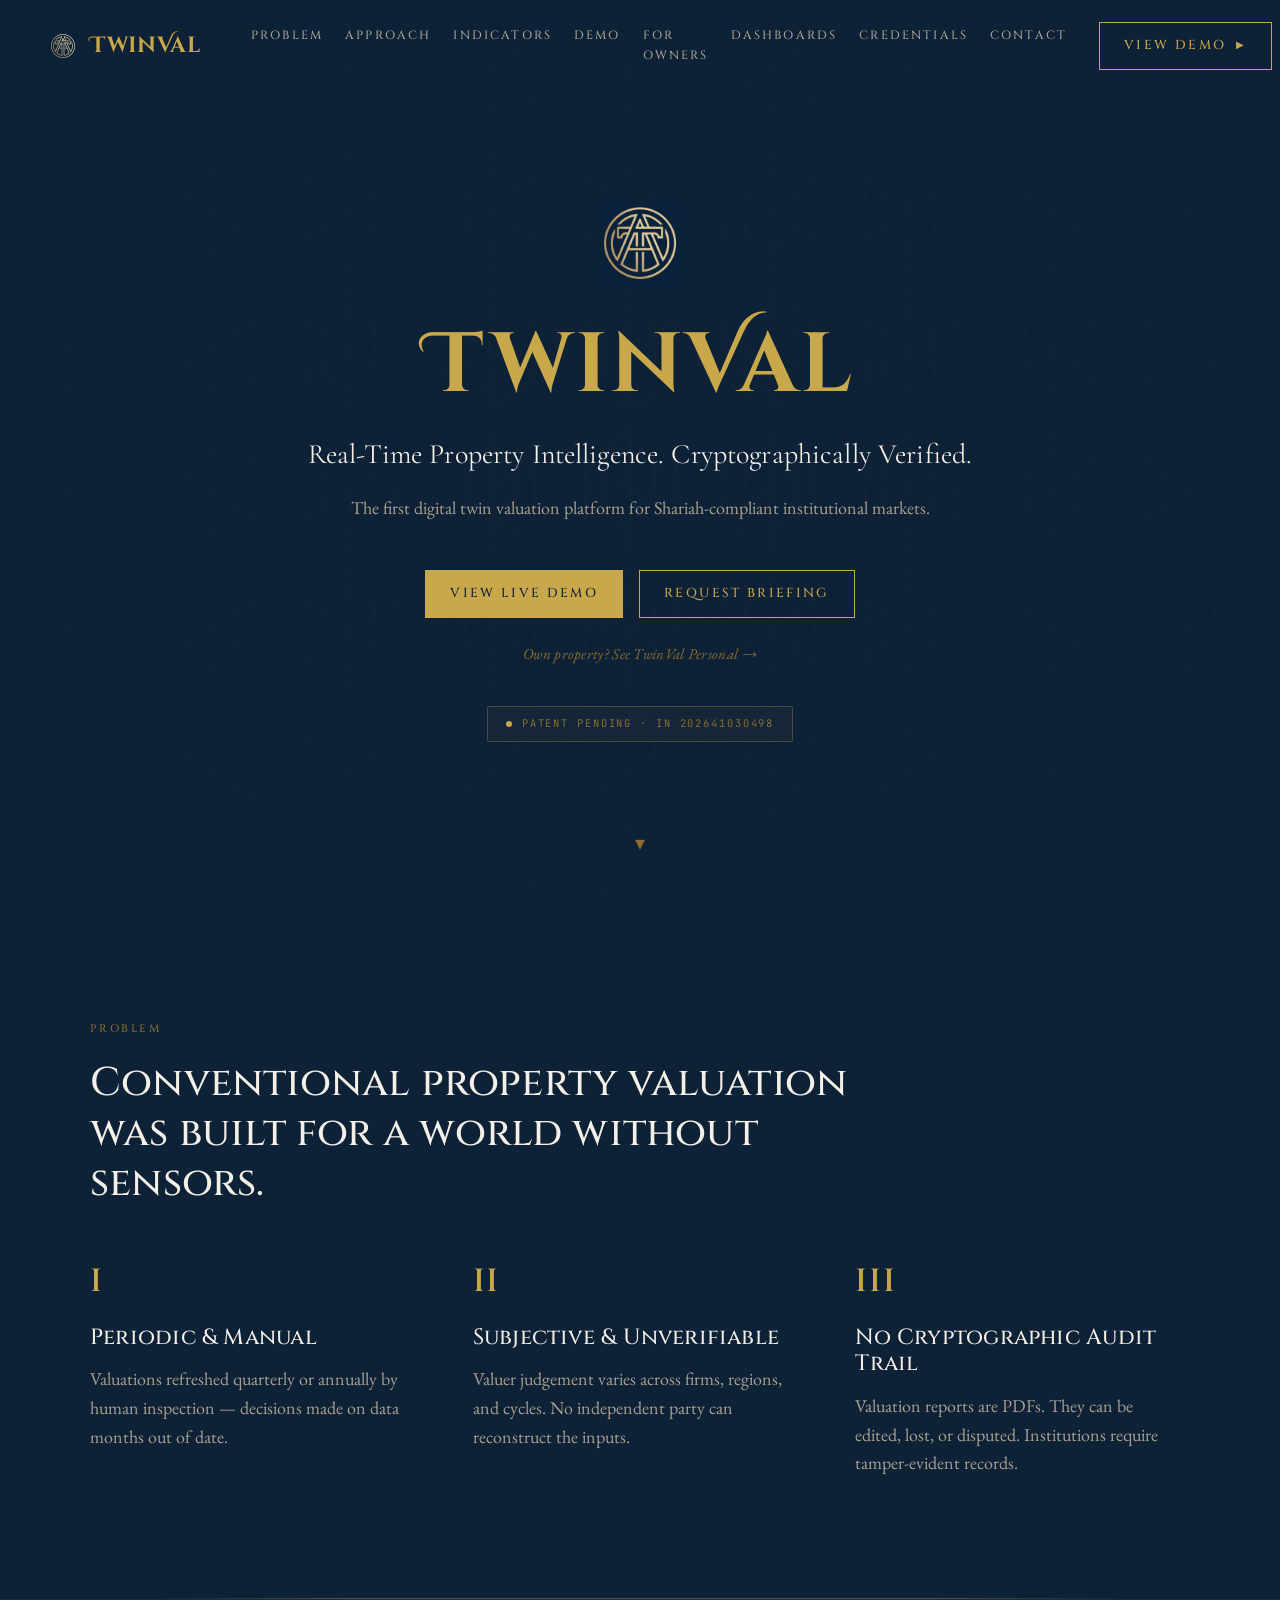
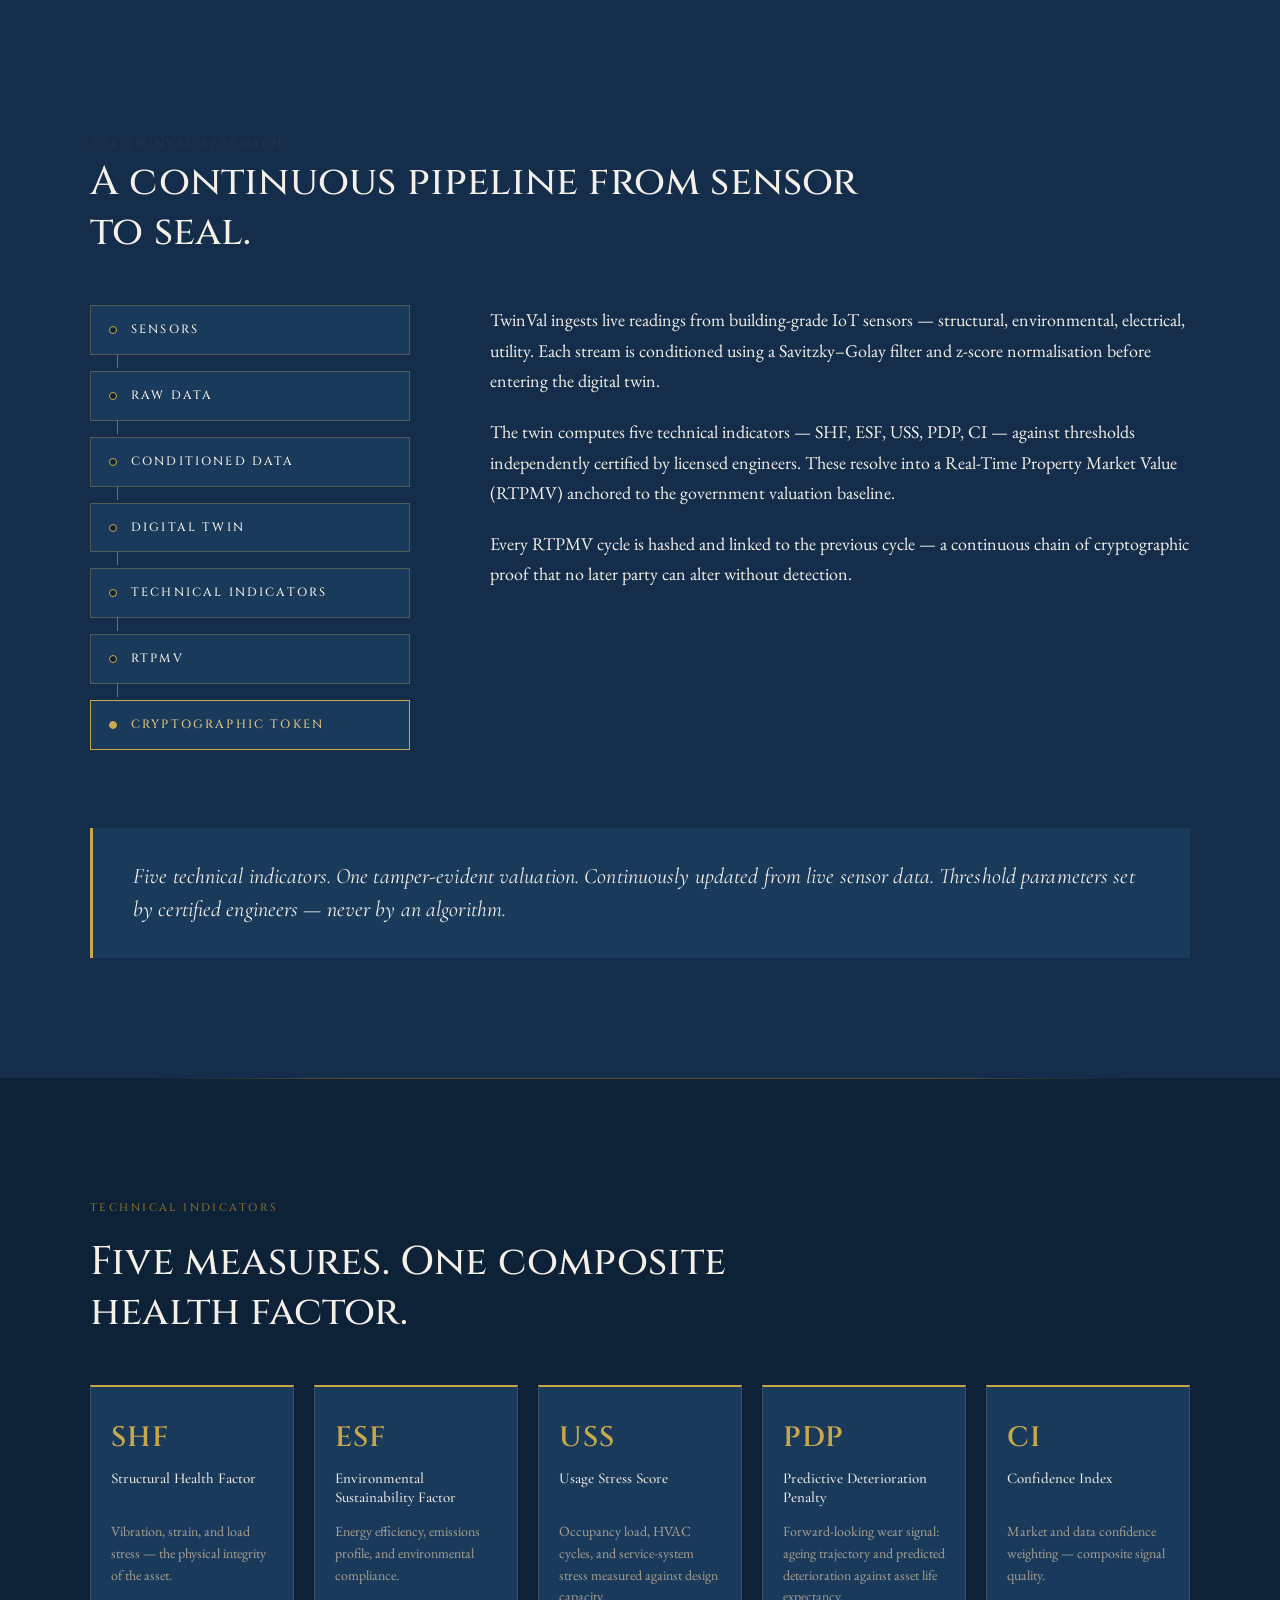
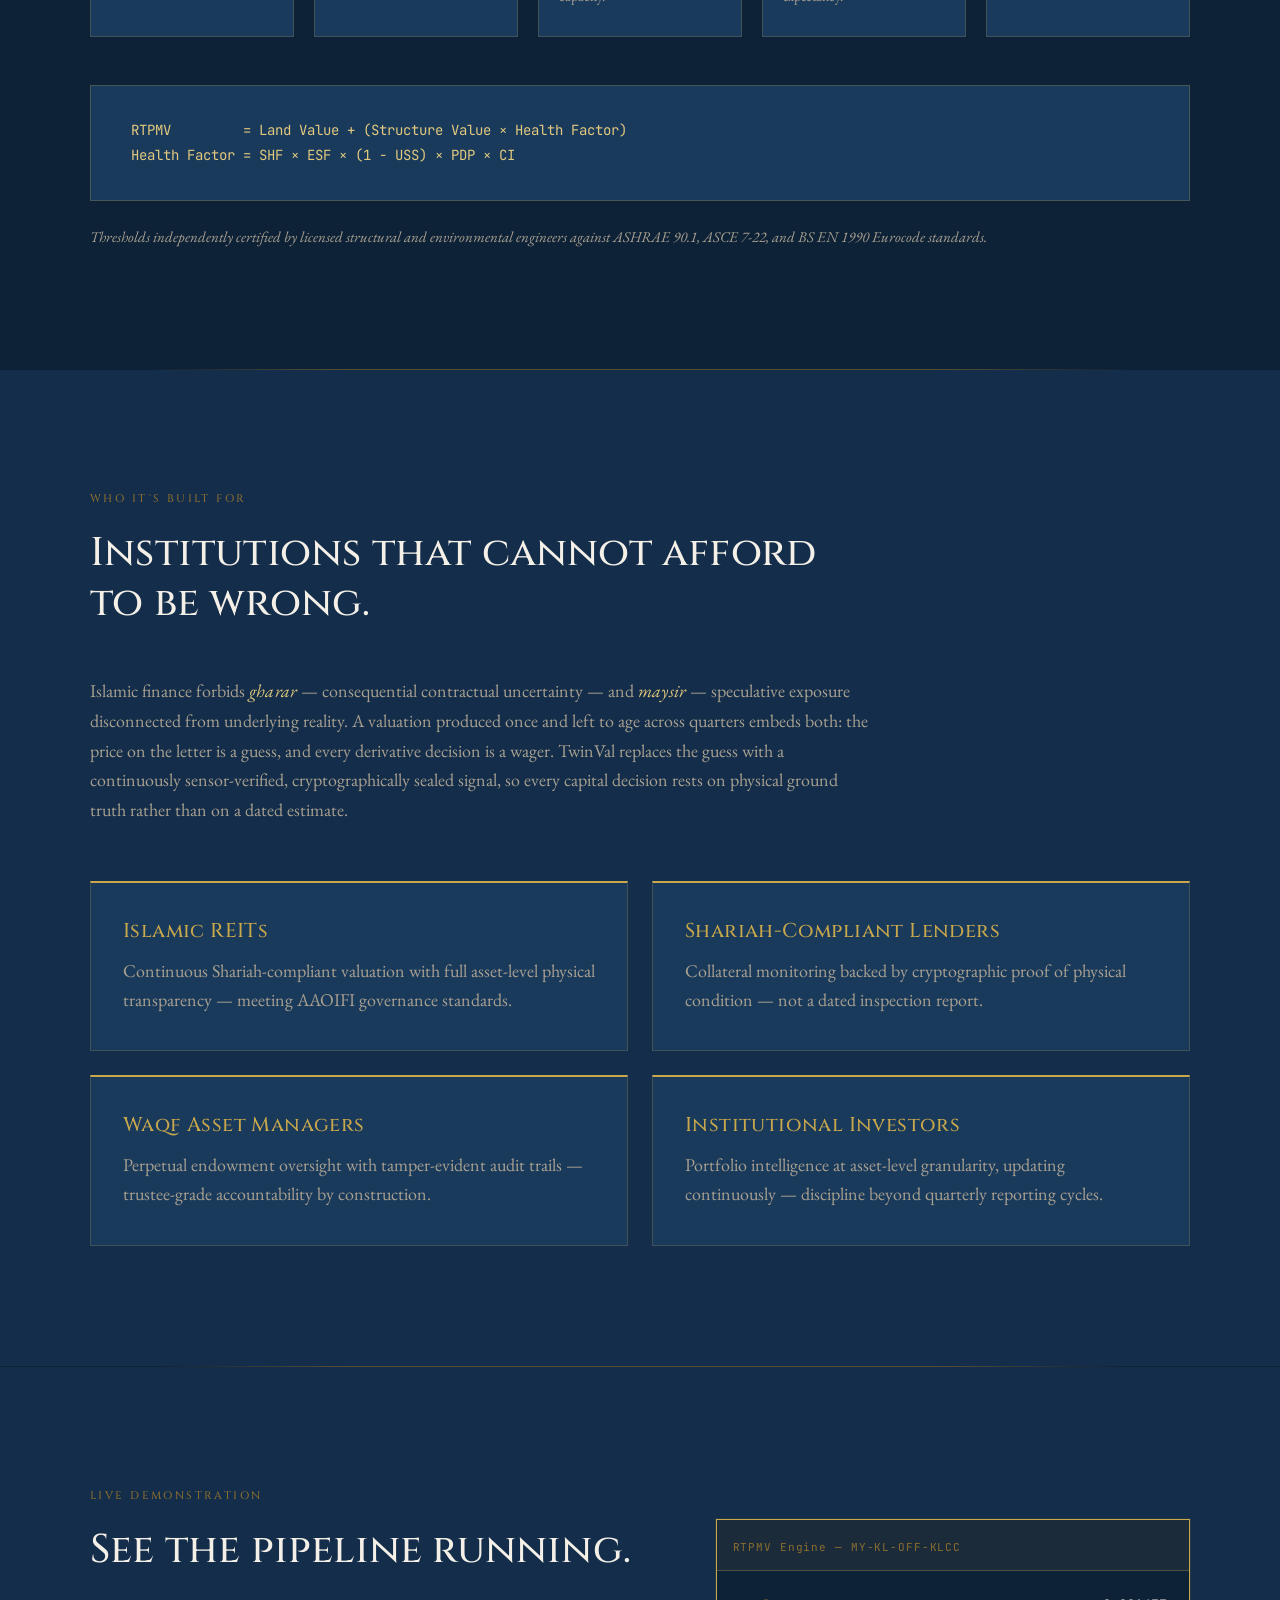
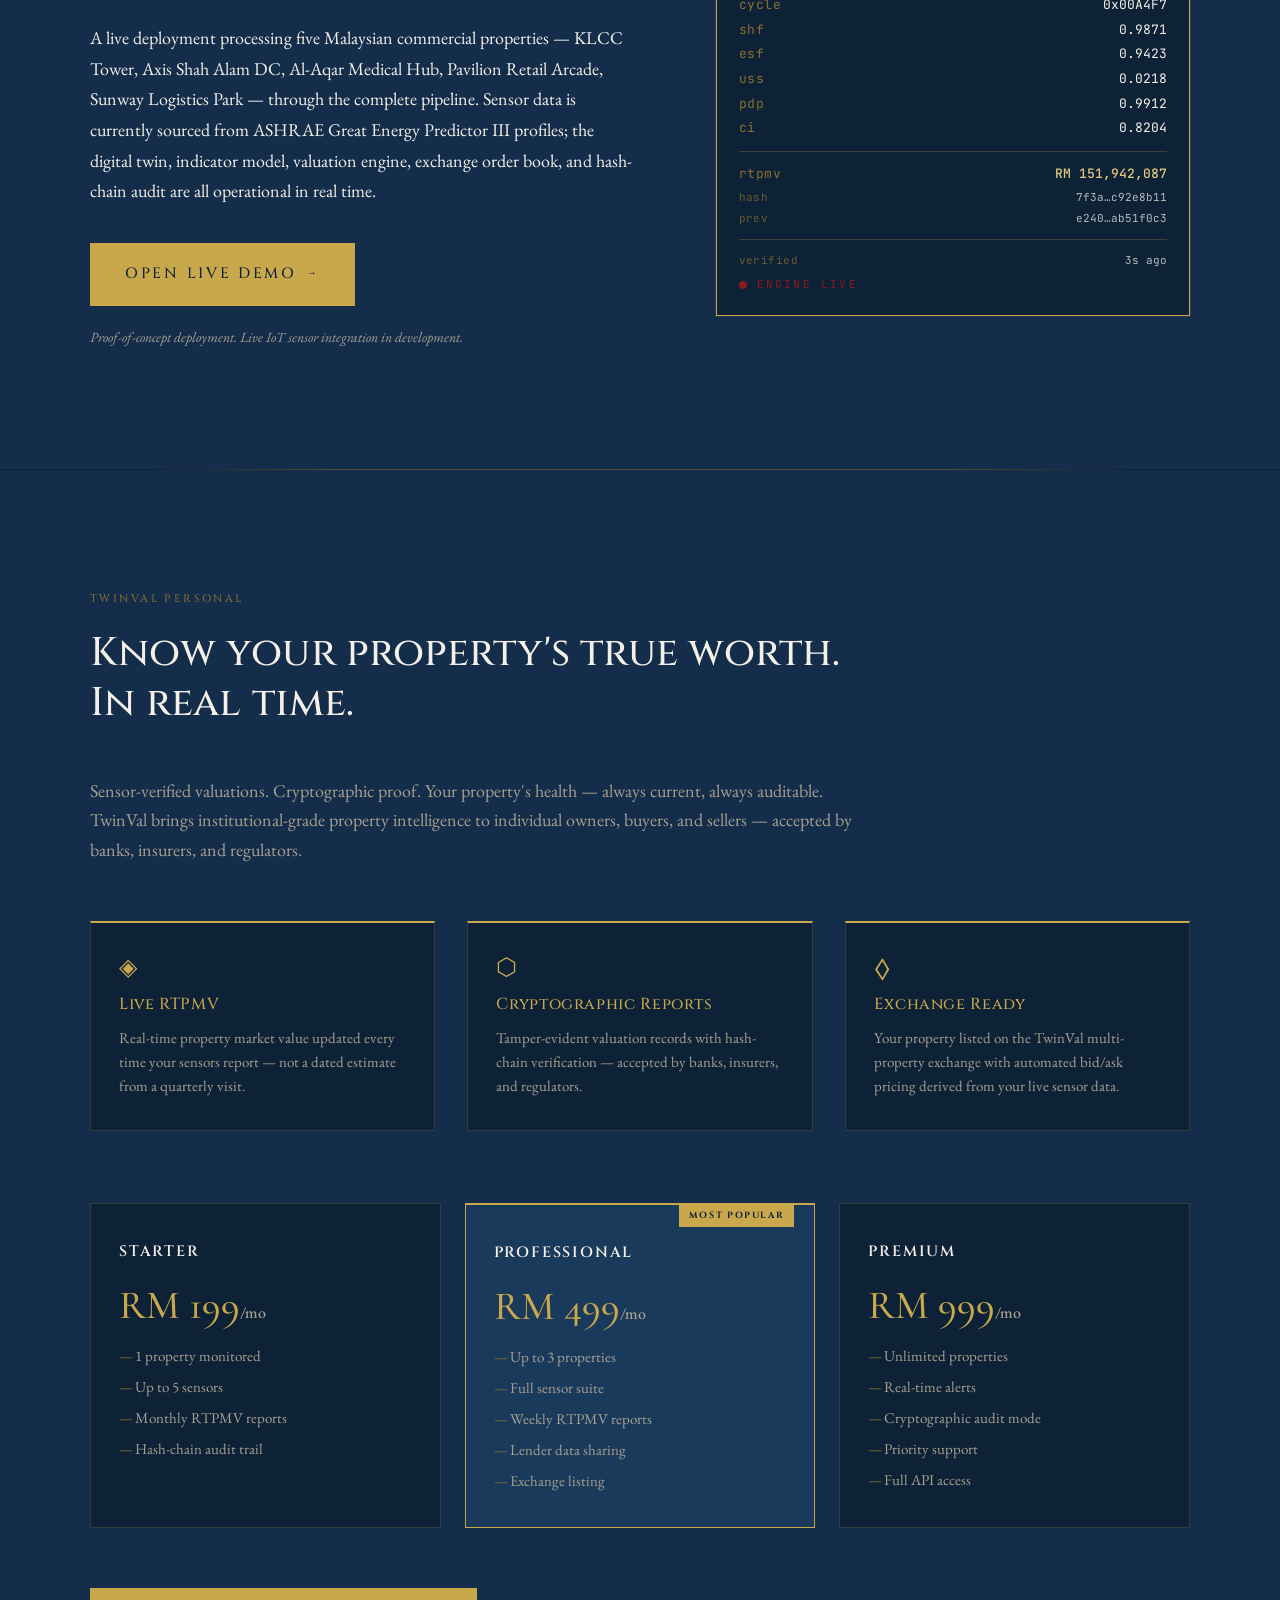
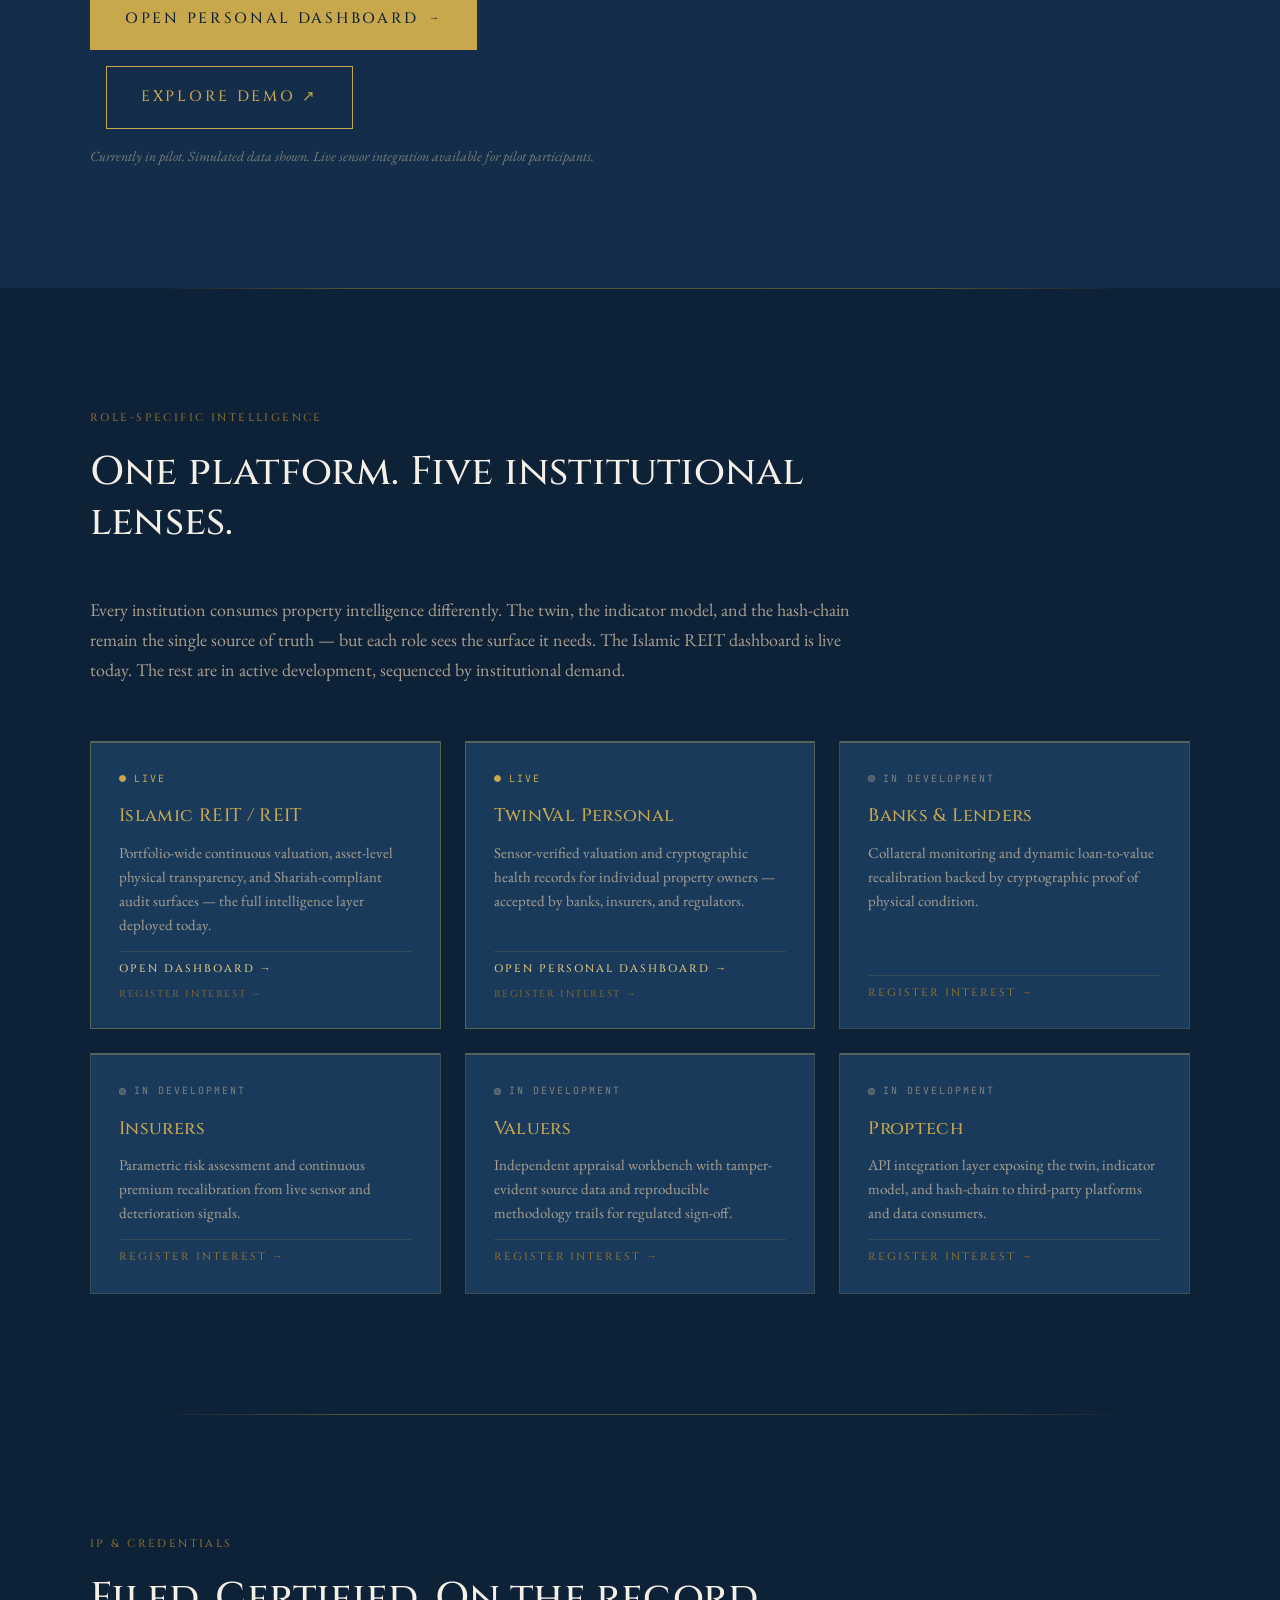
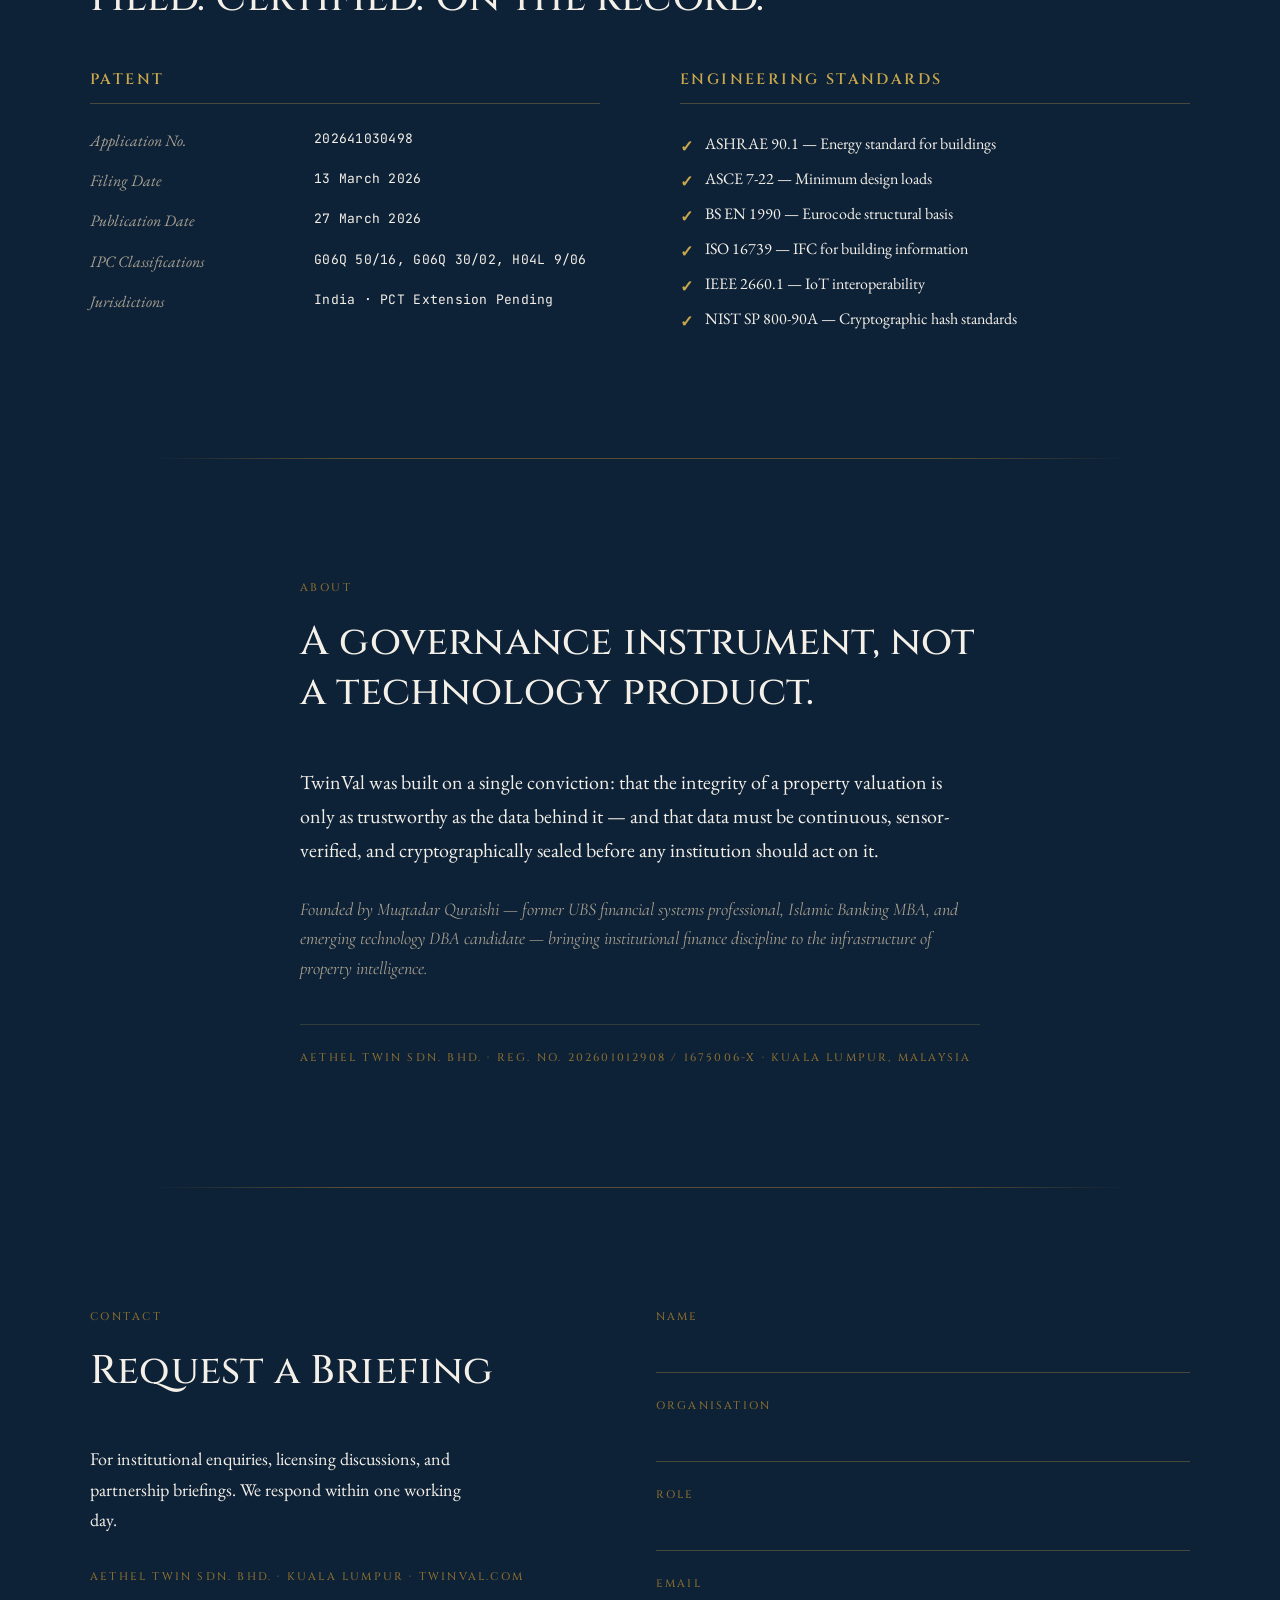
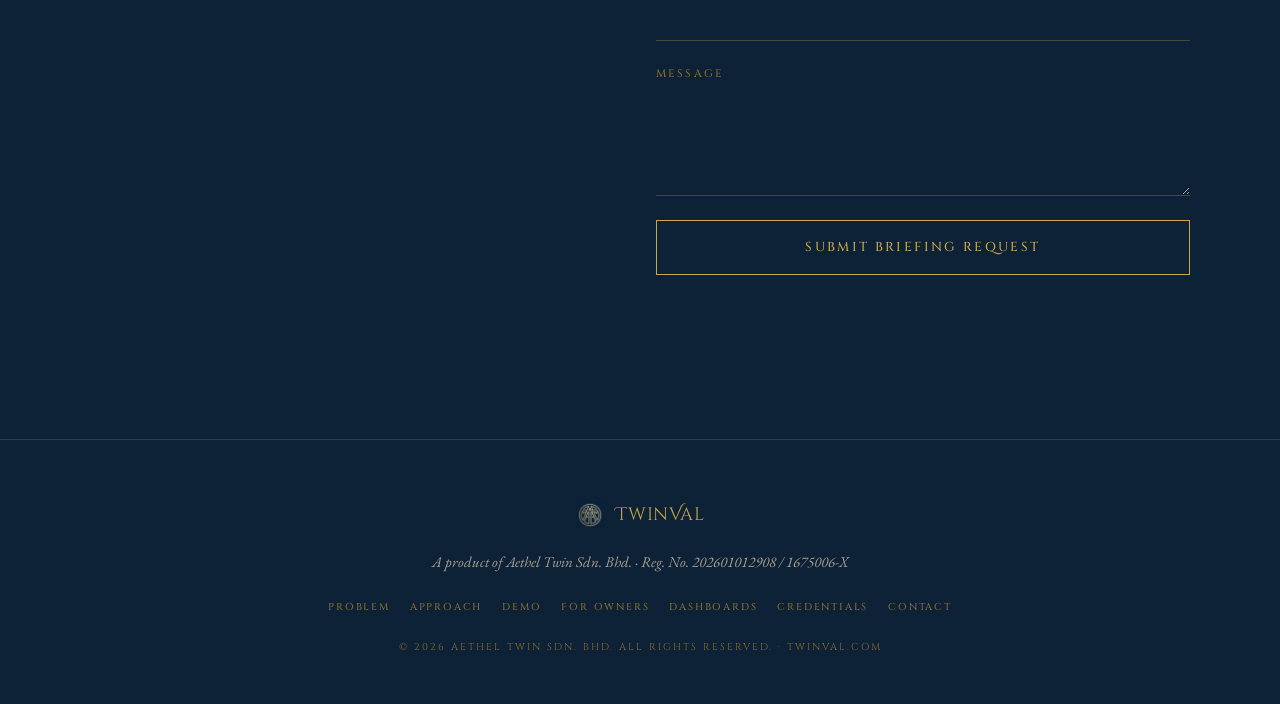
==== commit fff85723: "feat(site): rebrand Individual → TwinVal Personal, add Personal dashboard card and hero CTA - Nav: r" ====
--- a/index.html
+++ b/index.html
@@ -36,7 +36,7 @@
         <a href="#approach">Approach</a>
         <a href="#indicators">Indicators</a>
         <a href="#demo">Demo</a>
-        <a href="#individual">Individual</a>
+        <a href="#individual">For Owners</a>
         <a href="#dashboards">Dashboards</a>
         <a href="#credentials">Credentials</a>
         <a href="#contact">Contact</a>
@@ -68,6 +68,9 @@
           <a href="#demo" class="btn btn--gold">View Live Demo</a>
           <a href="#contact" class="btn btn--outline">Request Briefing</a>
         </div>
+        <a href="#individual" class="hero__owners-link reveal" data-delay="1300">
+          Own property? See TwinVal Personal &rarr;
+        </a>
         <a href="#credentials" class="hero__patent reveal" data-delay="1400" aria-label="Patent pending — see credentials">
           <span class="hero__patent-dot" aria-hidden="true"></span>
           <span class="hero__patent-text">Patent Pending &middot; IN 202641030498</span>
@@ -320,7 +323,7 @@
     <!-- ─────────────────────────────────── INDIVIDUAL CUSTOMER ─────────────────────────────────── -->
     <section class="section section--alt" id="individual">
       <div class="section__inner">
-        <p class="section__label reveal">Individual Property Owners</p>
+        <p class="section__label reveal">TwinVal Personal</p>
         <h2 class="section__heading reveal" data-delay="100">
           Know your property's true worth. In real time.
         </h2>
@@ -386,14 +389,14 @@
 
         <!-- CTA -->
         <div class="individual__cta reveal" data-delay="420">
-          <a href="https://propexchangev1.vercel.app/individual" target="_blank" rel="noopener"
+          <a href="https://app.twinval.com/personal" target="_blank" rel="noopener"
              class="btn btn--gold btn--large">
-            Open Individual Dashboard
+            Open Personal Dashboard
             <span class="btn__arrow" aria-hidden="true">&rarr;</span>
           </a>
-          <a href="https://propexchange.streamlit.app/" target="_blank" rel="noopener"
+          <a href="https://app.twinval.com/personal" target="_blank" rel="noopener"
              class="btn btn--outline btn--large" style="margin-left:1rem;">
-            Try Full Engine ↗
+            Explore Demo ↗
           </a>
           <p class="individual__pilot-note">
             Currently in pilot. Simulated data shown. Live sensor integration available for pilot participants.
@@ -430,11 +433,33 @@
               Shariah-compliant audit surfaces &mdash; the full intelligence layer deployed today.
             </p>
             <div class="dashboard__actions">
-              <a href="https://propexchangev1.vercel.app/" target="_blank" rel="noopener"
+              <a href="https://app.twinval.com" target="_blank" rel="noopener"
                  class="dashboard__cta dashboard__cta--primary">
                 Open dashboard <span aria-hidden="true">&rarr;</span>
               </a>
               <a href="#contact" data-interest="Islamic REIT / REIT"
+                 class="dashboard__cta dashboard__cta--secondary">
+                Register interest <span aria-hidden="true">&rarr;</span>
+              </a>
+            </div>
+          </article>
+
+          <article class="dashboard dashboard--live reveal" data-delay="260">
+            <div class="dashboard__status">
+              <span class="dashboard__dot dashboard__dot--live" aria-hidden="true"></span>
+              <span>Live</span>
+            </div>
+            <h3 class="dashboard__name">TwinVal Personal</h3>
+            <p class="dashboard__desc">
+              Sensor-verified valuation and cryptographic health records for individual property
+              owners &mdash; accepted by banks, insurers, and regulators.
+            </p>
+            <div class="dashboard__actions">
+              <a href="https://app.twinval.com/personal" target="_blank" rel="noopener"
+                 class="dashboard__cta dashboard__cta--primary">
+                Open Personal Dashboard <span aria-hidden="true">&rarr;</span>
+              </a>
+              <a href="#contact" data-interest="TwinVal Personal"
                  class="dashboard__cta dashboard__cta--secondary">
                 Register interest <span aria-hidden="true">&rarr;</span>
               </a>
@@ -631,7 +656,7 @@
           <li><a href="#problem">Problem</a></li>
           <li><a href="#approach">Approach</a></li>
           <li><a href="#demo">Demo</a></li>
-          <li><a href="#individual">Individual Dashboard</a></li>
+          <li><a href="#individual">For Owners</a></li>
           <li><a href="#dashboards">Dashboards</a></li>
           <li><a href="#credentials">Credentials</a></li>
           <li><a href="#contact">Contact</a></li>
--- a/style.css
+++ b/style.css
@@ -90,7 +90,7 @@
   border-bottom: 1px solid rgba(201, 168, 76, 0.2);
 }
 .nav__inner {
-  max-width: var(--content-max);
+  max-width: none;
   margin: 0 auto;
   padding: 22px var(--gutter);
   display: flex;
@@ -107,6 +107,7 @@
   color: var(--gold-primary);
   letter-spacing: 0.03em;
   flex-shrink: 0;
+  min-width: 171px;
 }
 .nav__mark { width: 30px; height: 30px; }
 .nav__wordmark { line-height: 1; }
@@ -116,8 +117,6 @@
   flex: 1;
   justify-content: center;
   gap: 22px;
-  margin-left: 0;
-  margin-right: 0;
 }
 .nav__links a {
   font-family: 'Cinzel', serif;
@@ -270,6 +269,22 @@
   gap: 16px;
   justify-content: center;
   flex-wrap: wrap;
+}
+
+/* Hero tertiary link — for property owners */
+.hero__owners-link {
+  display: block;
+  margin: 24px auto 0;
+  font-family: 'EB Garamond', 'Cormorant Garamond', serif;
+  font-size: 15px;
+  font-style: italic;
+  color: var(--gold-subtle);
+  letter-spacing: 0.02em;
+  text-align: center;
+  transition: color 0.3s ease;
+}
+.hero__owners-link:hover {
+  color: var(--gold-light);
 }
 
 /* Patent Pending badge — understated, letterhead tone */
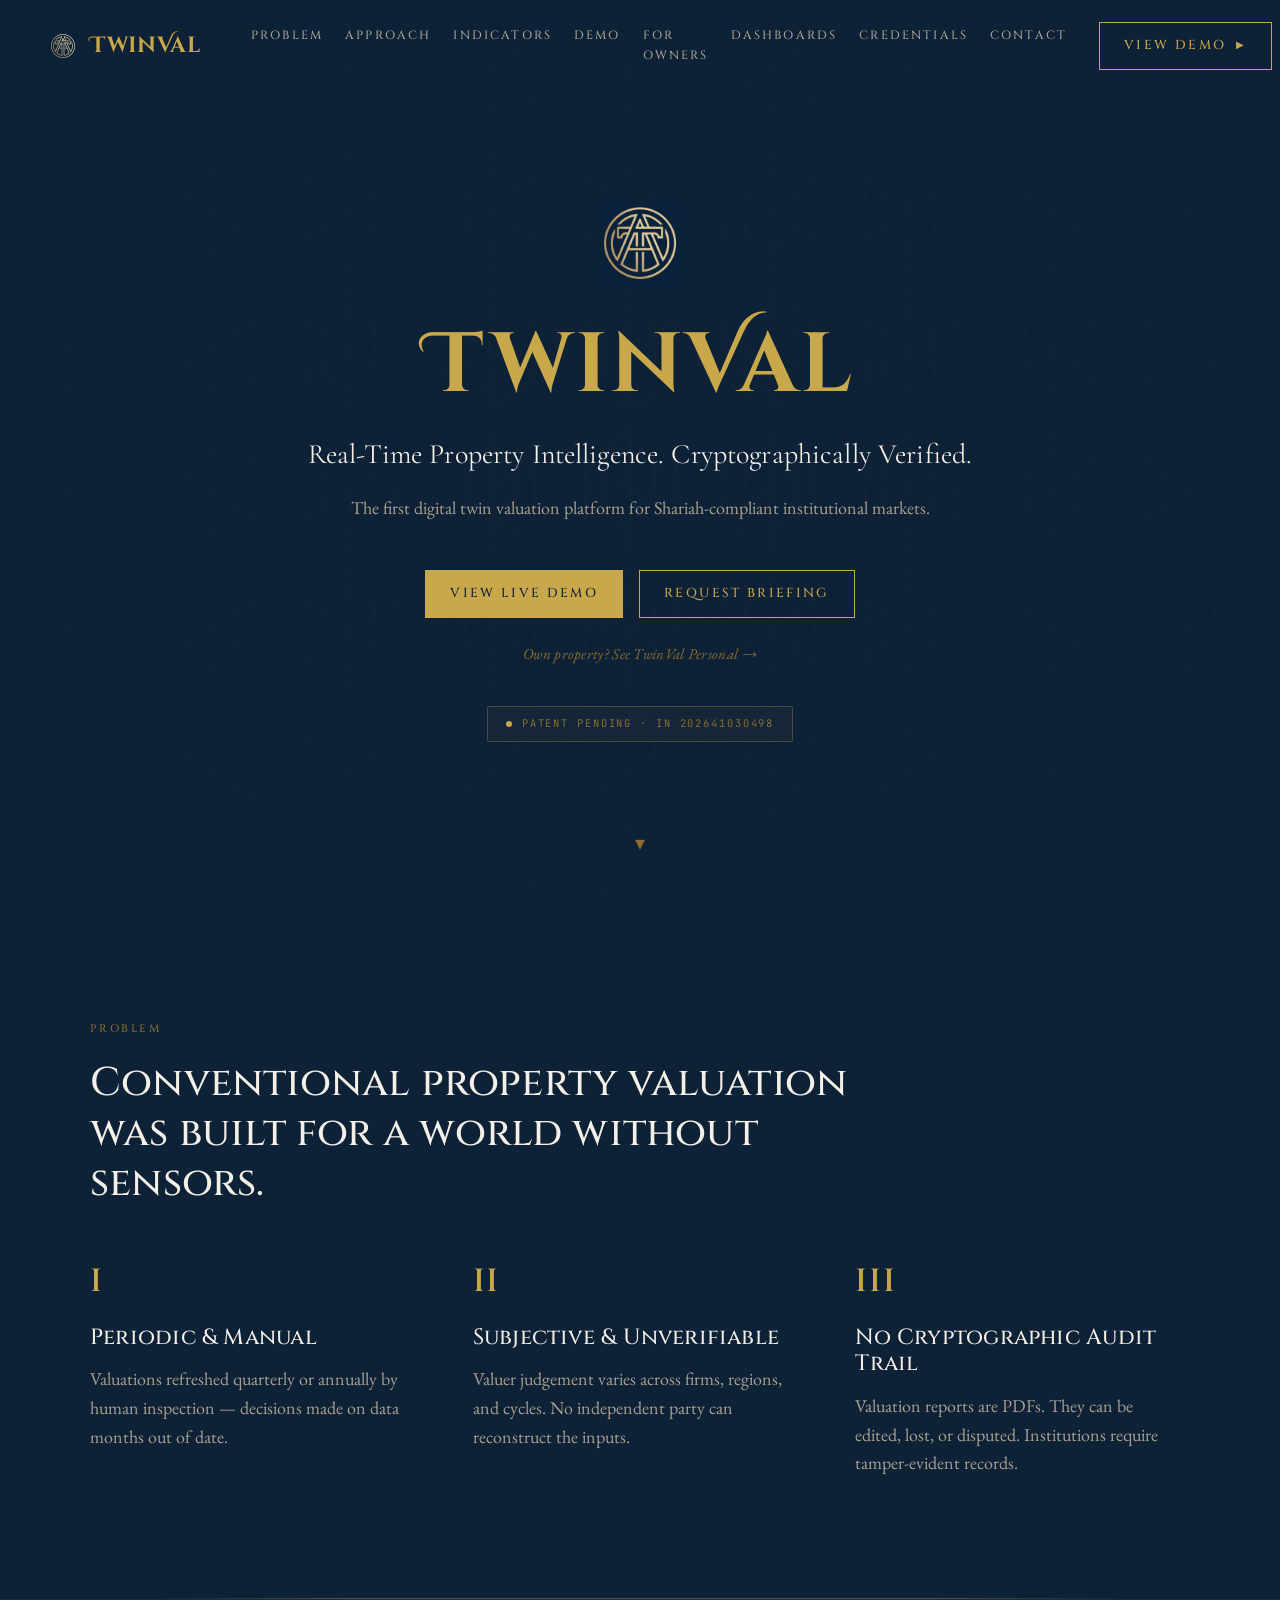
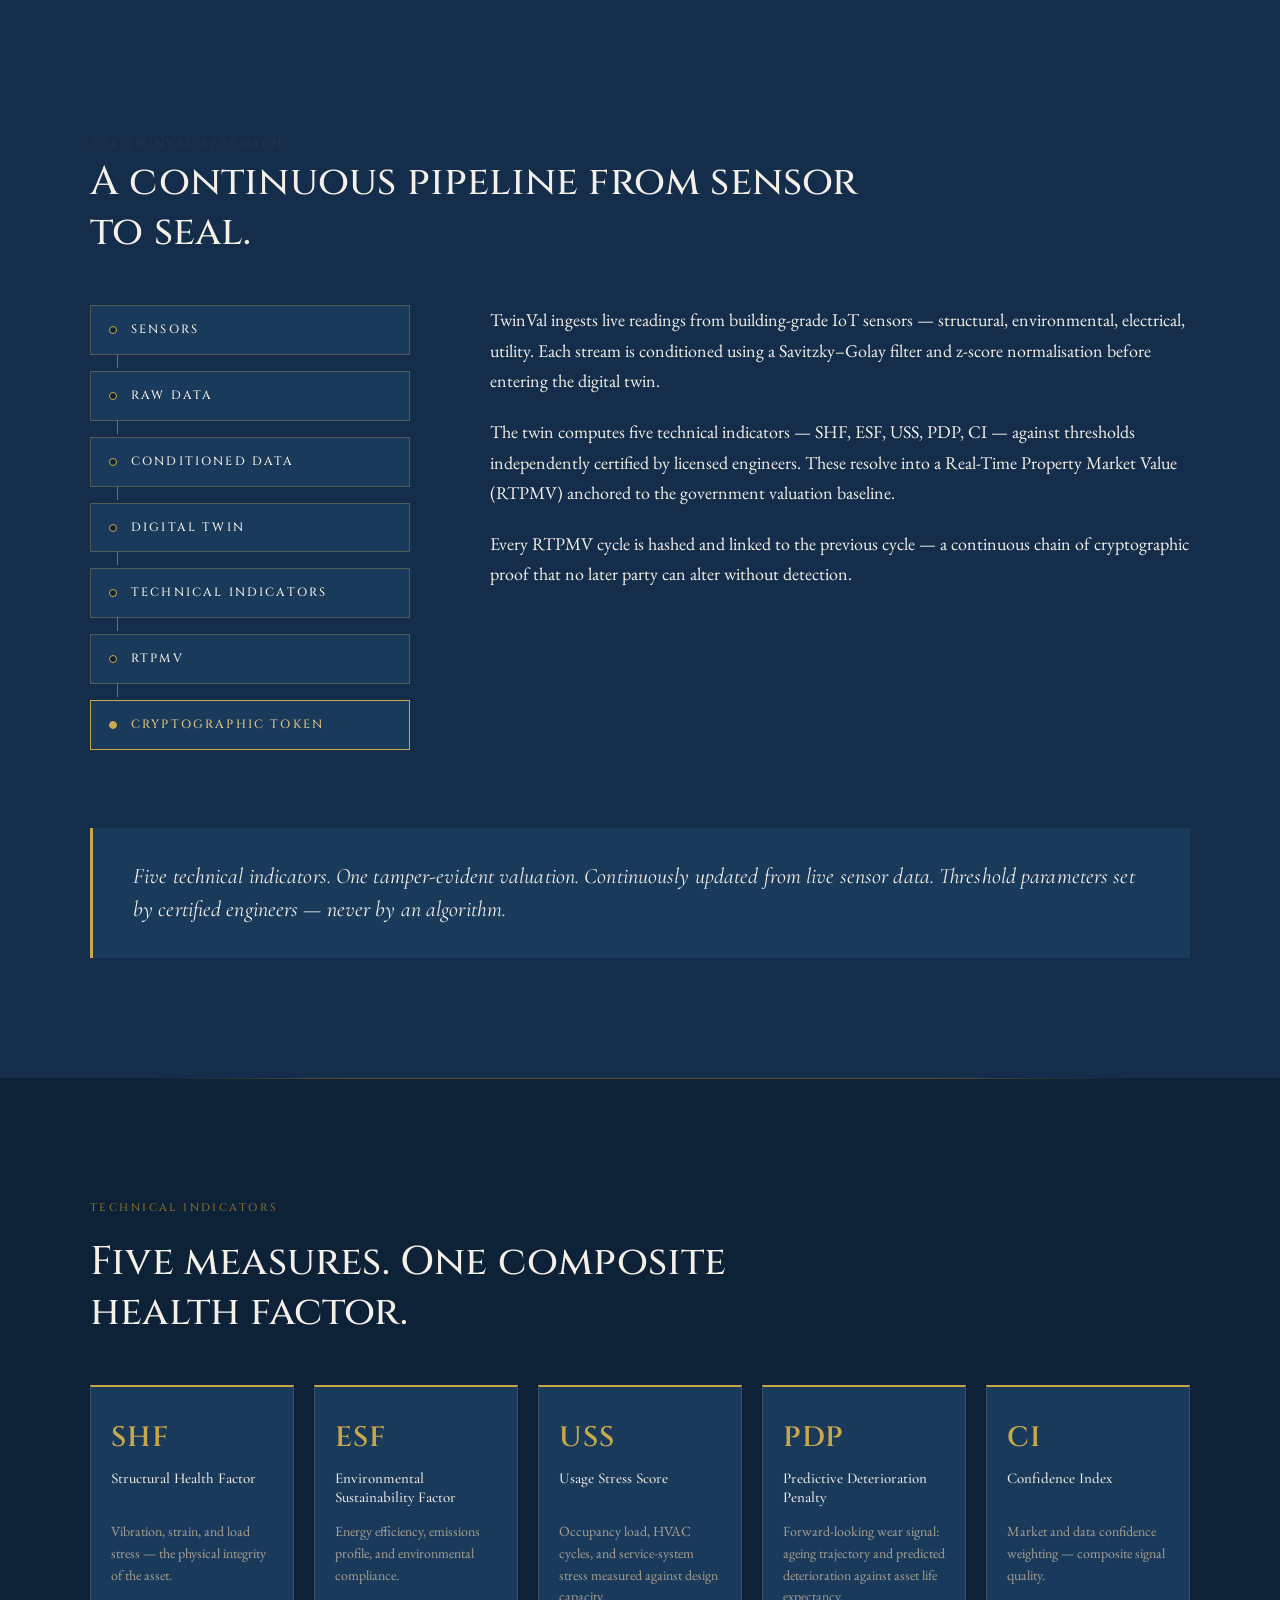
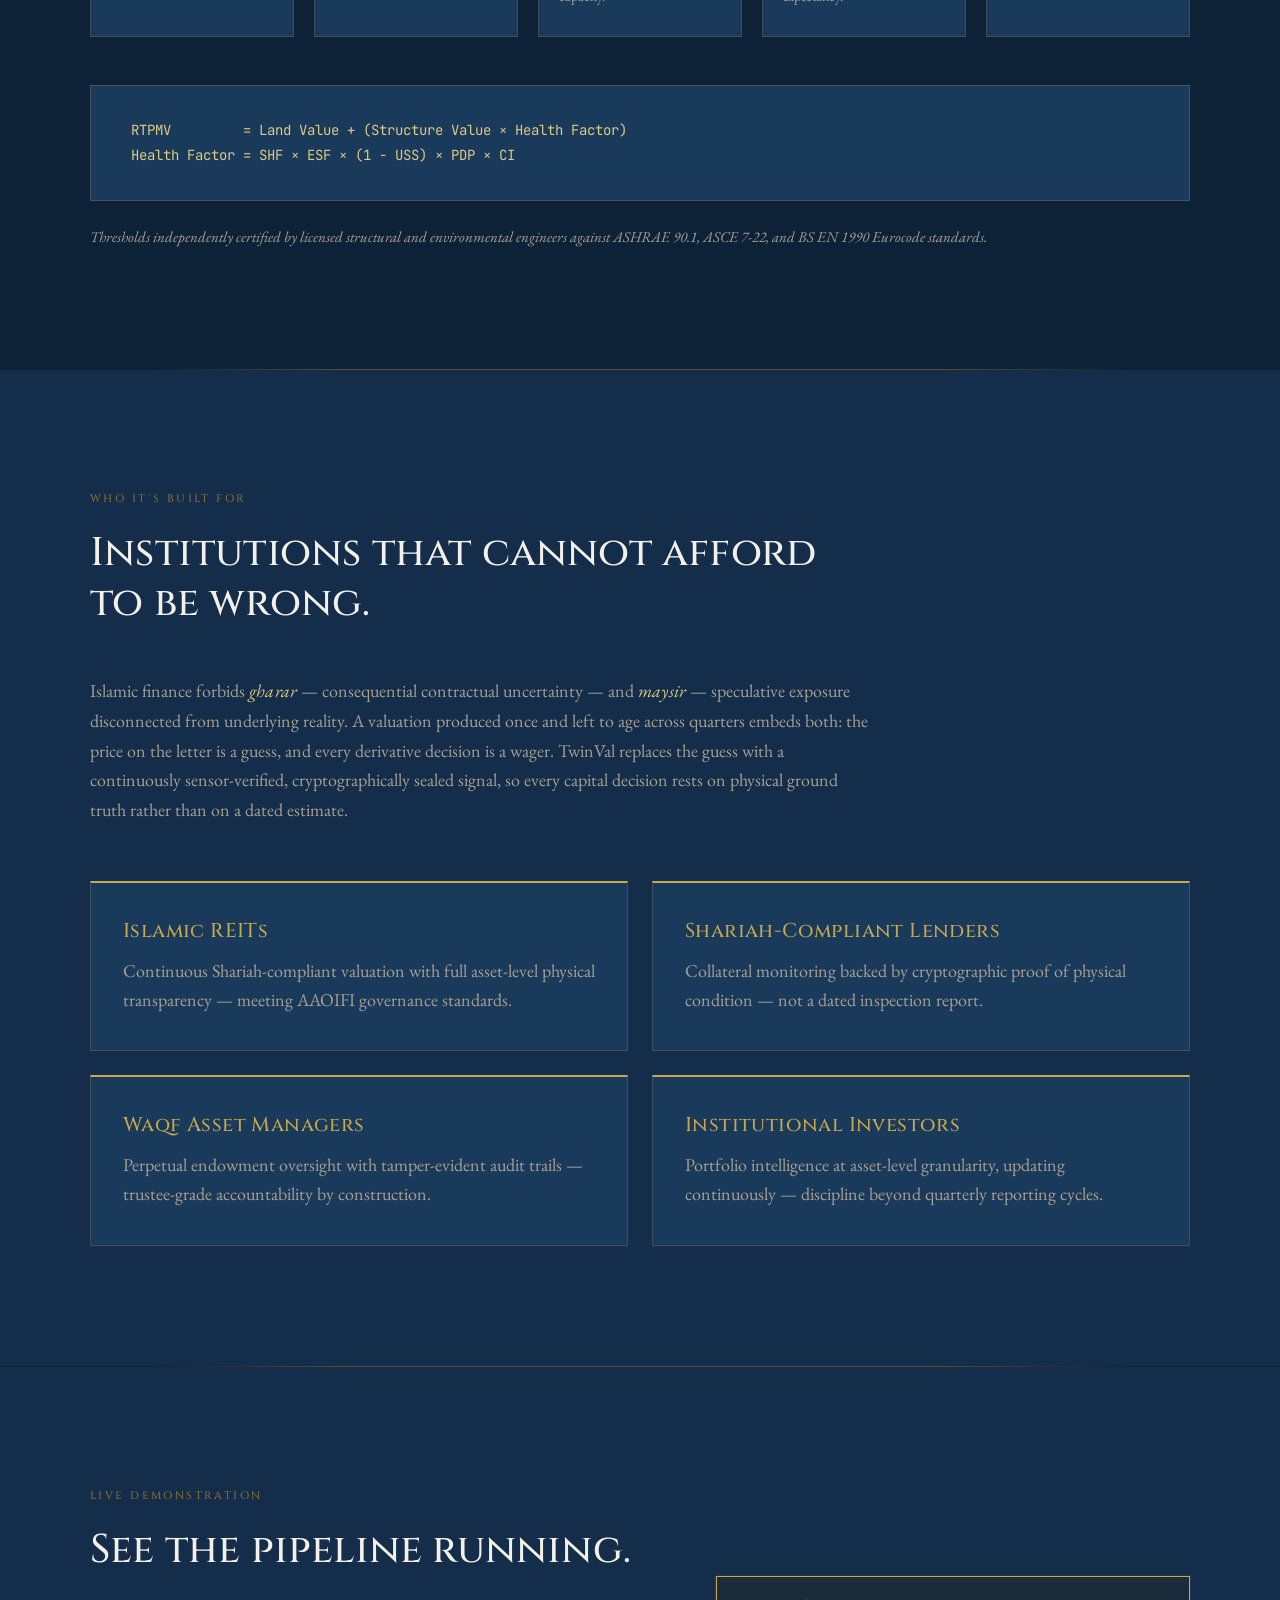
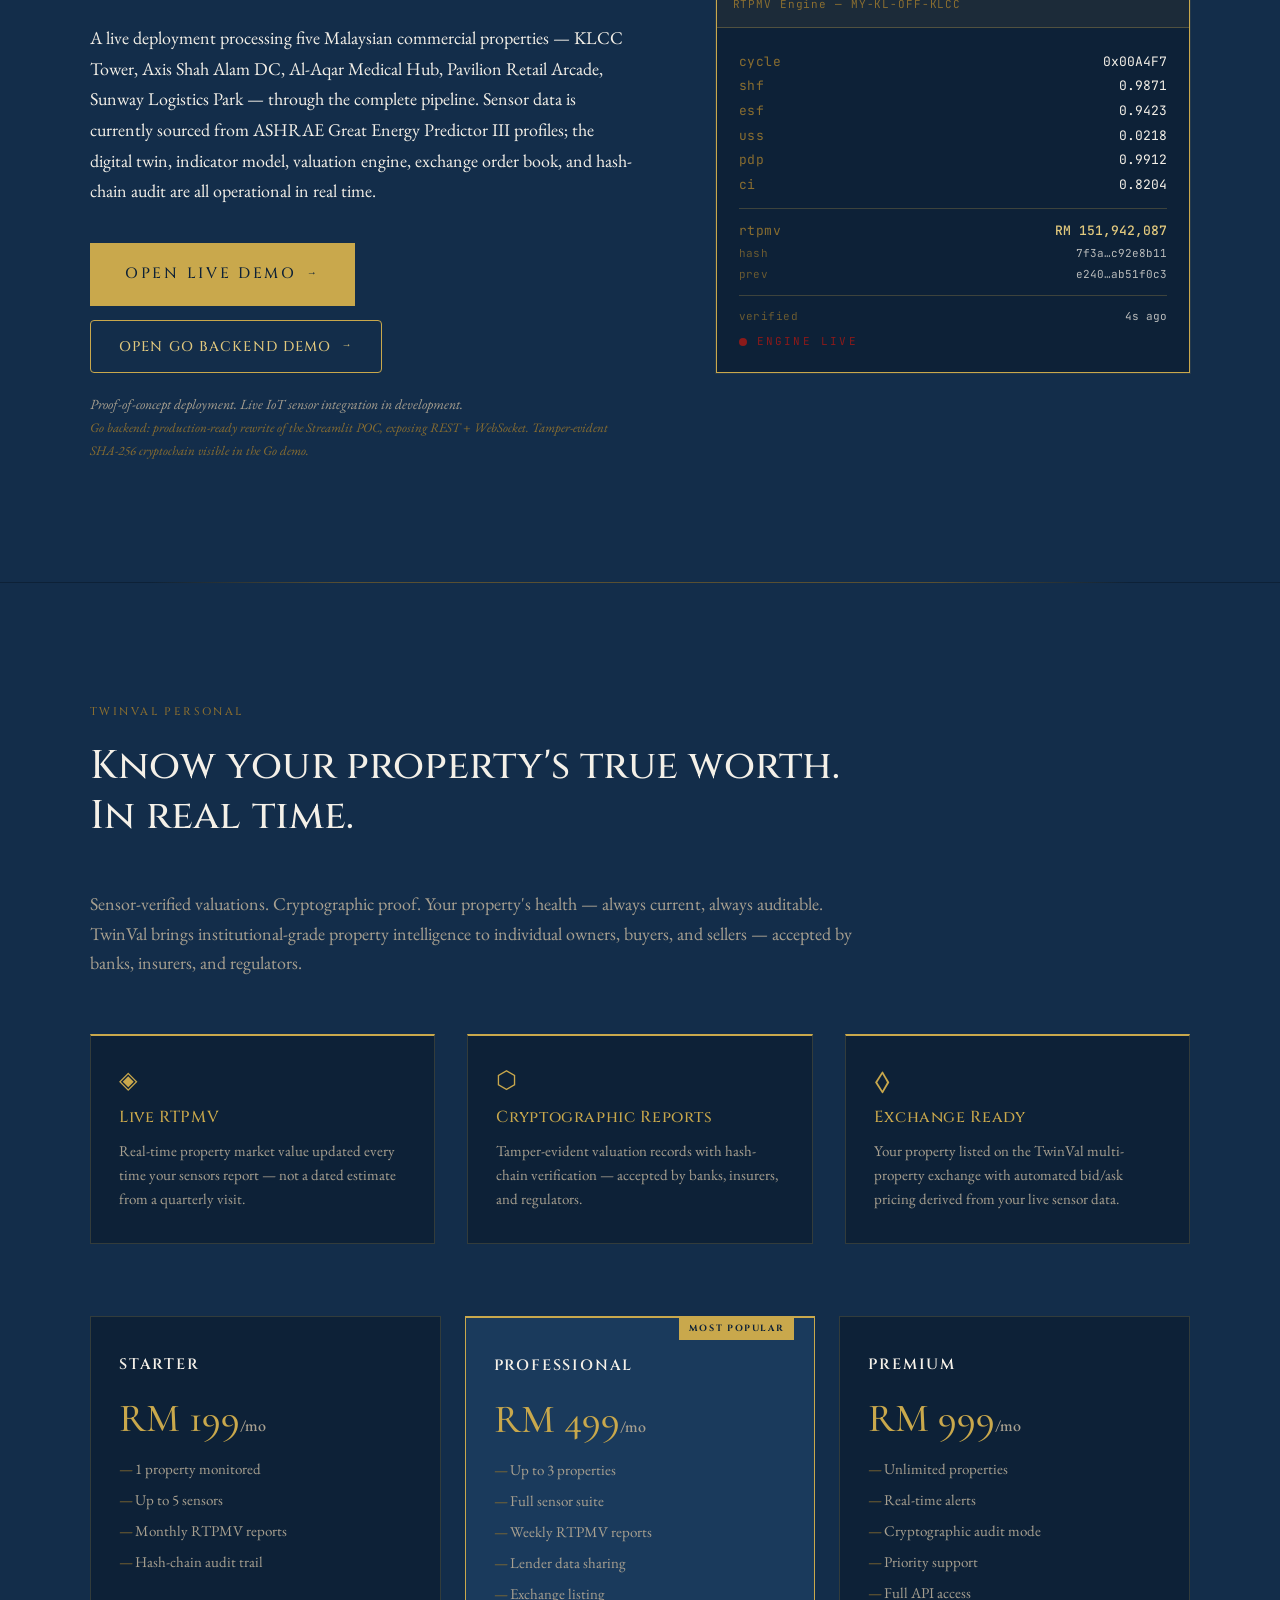
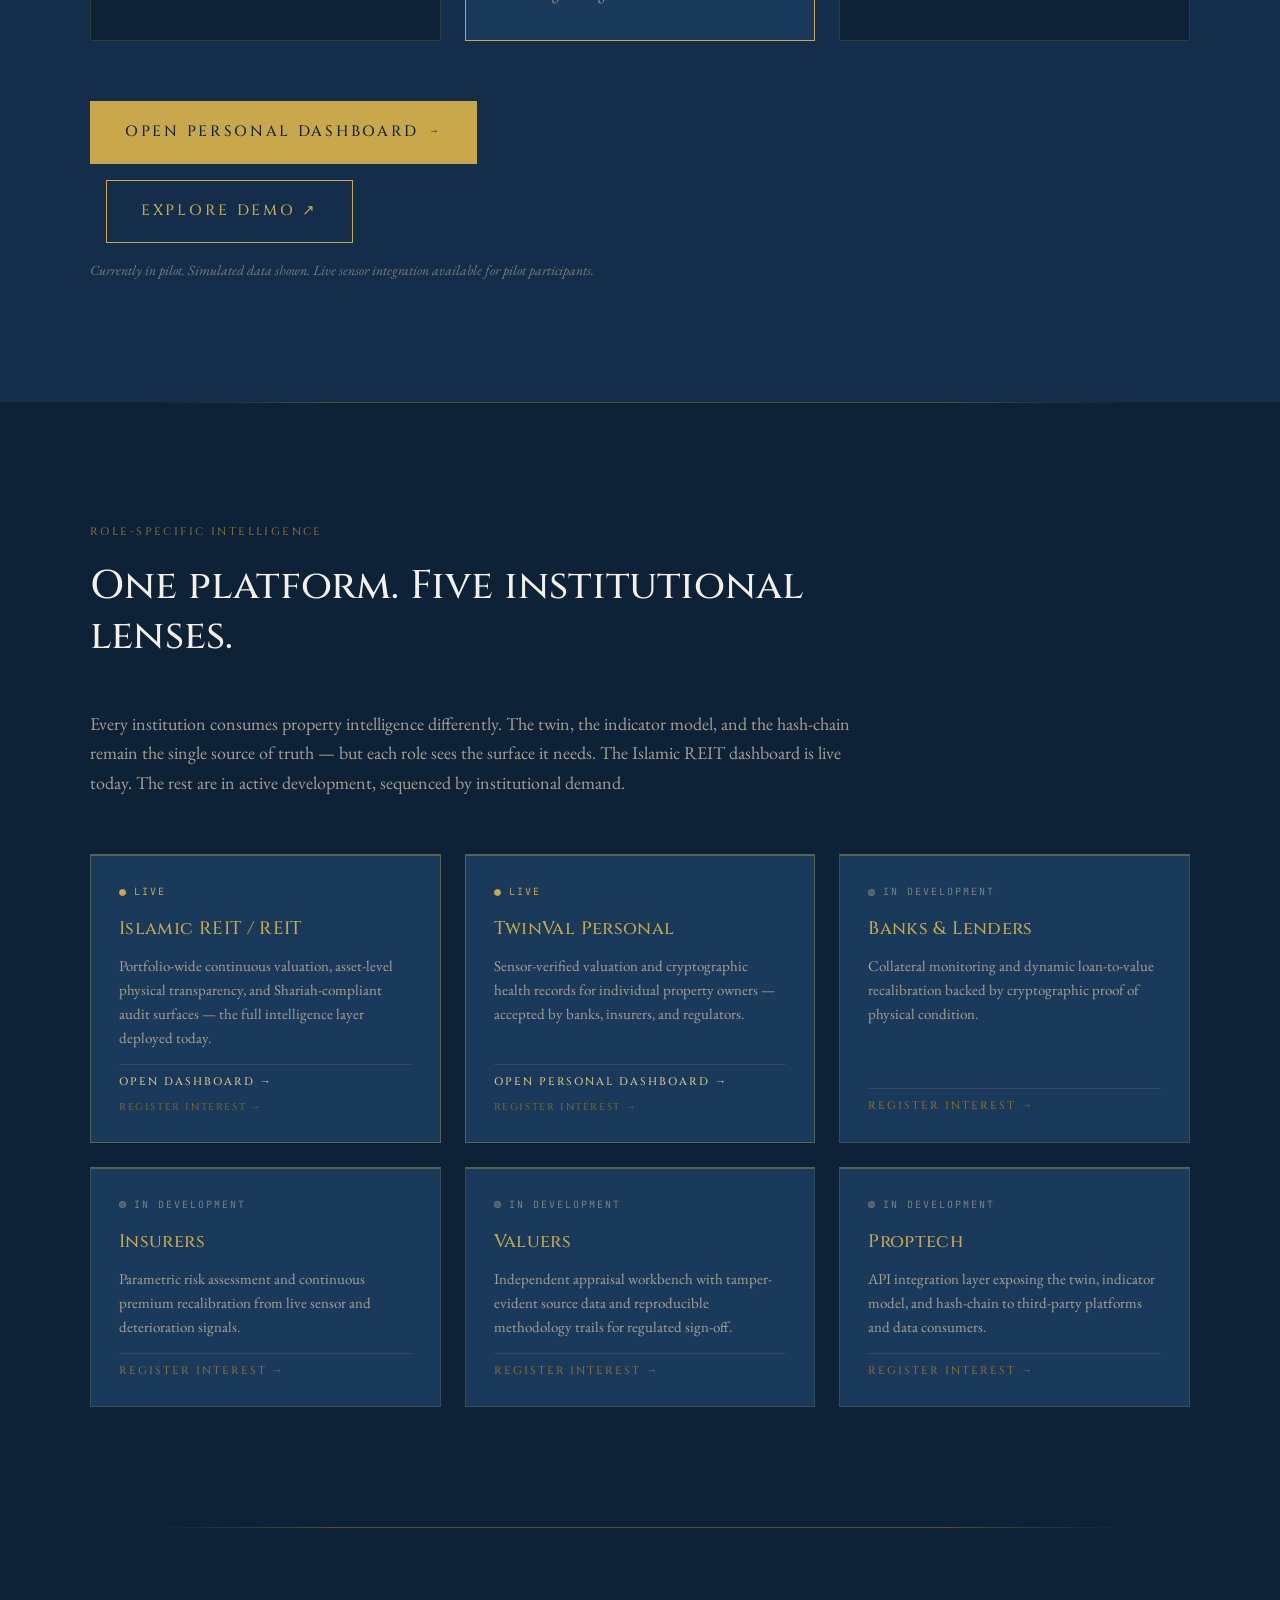
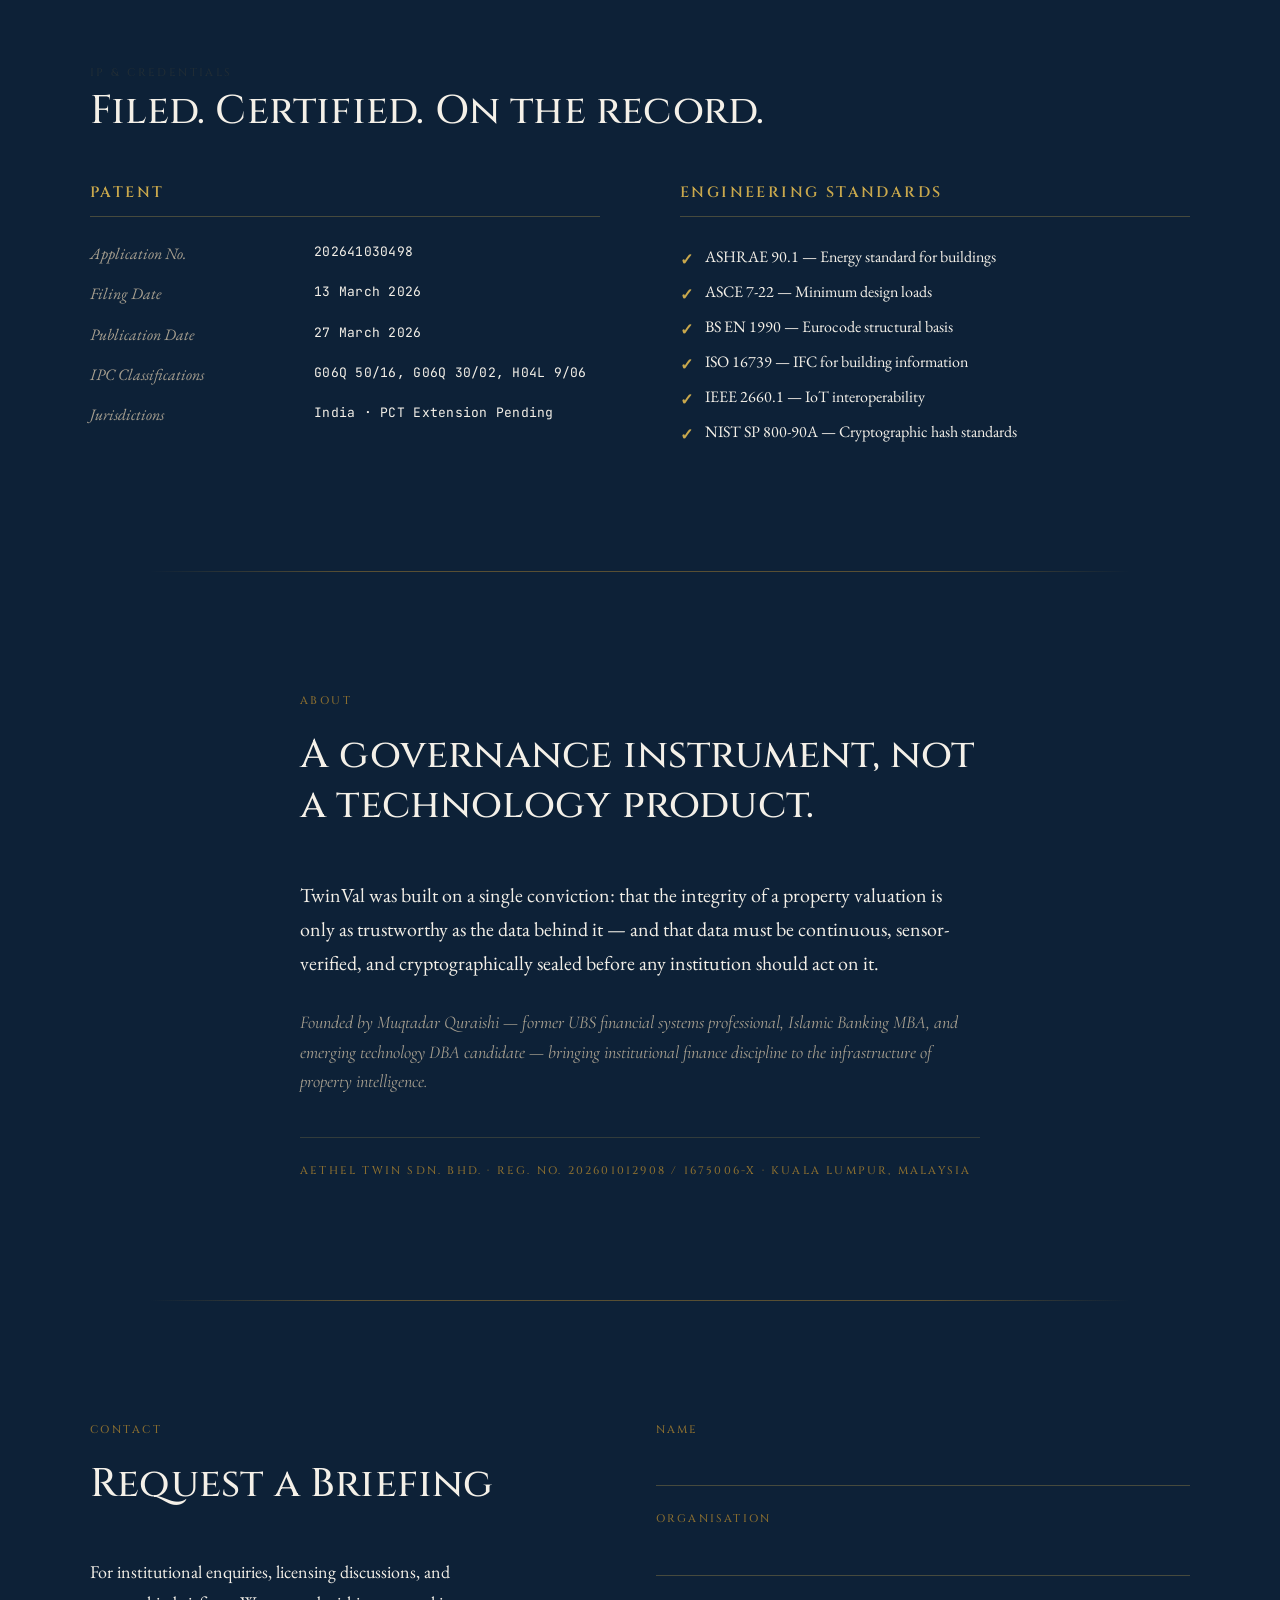
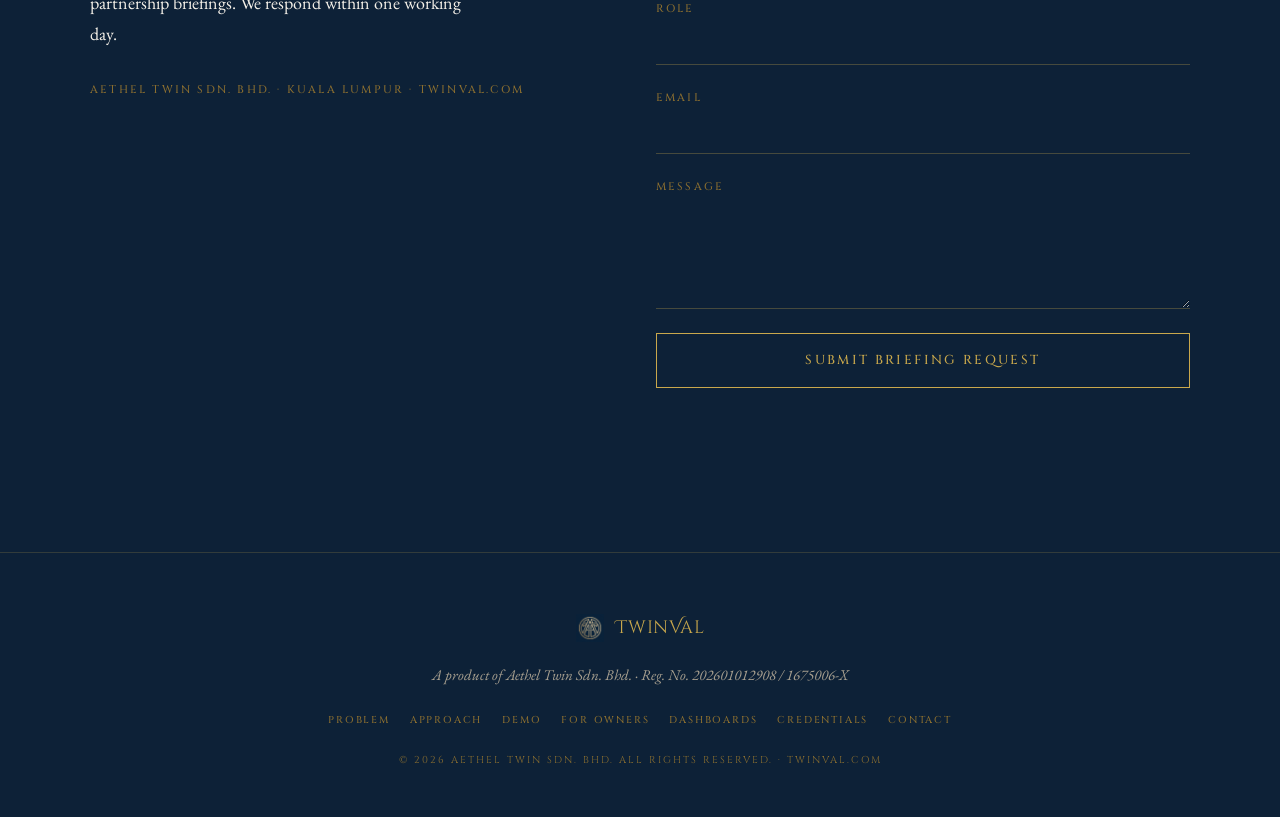
==== commit e7960de3: "feat: add Go backend live demo page - New /go-demo/ standalone page (vanilla JS + WebSocket) backed " ====
--- a/index.html
+++ b/index.html
@@ -279,12 +279,19 @@
               engine, exchange order book, and hash-chain audit are all
               operational in real time.
             </p>
-            <a href="https://propexchange.streamlit.app/" class="btn btn--gold btn--large btn--pulse" target="_blank" rel="noopener">
-              Open Live Demo
-              <span class="btn__arrow" aria-hidden="true">&rarr;</span>
-            </a>
+            <div class="demo__cta-row" style="display:flex;flex-wrap:wrap;gap:14px;align-items:center">
+              <a href="https://propexchange.streamlit.app/" class="btn btn--gold btn--large btn--pulse" target="_blank" rel="noopener">
+                Open Live Demo
+                <span class="btn__arrow" aria-hidden="true">&rarr;</span>
+              </a>
+              <a href="/go-demo/" class="btn btn--outline btn--large" rel="noopener" style="border:1px solid var(--gold-primary);color:var(--gold-light);padding:14px 28px;border-radius:4px;font-family:'Cinzel',serif;letter-spacing:0.08em;text-transform:uppercase;font-size:14px;display:inline-flex;align-items:center;gap:10px">
+                Open Go Backend Demo
+                <span class="btn__arrow" aria-hidden="true">&rarr;</span>
+              </a>
+            </div>
             <p class="demo__disclaimer reveal" data-delay="400">
               Proof-of-concept deployment. Live IoT sensor integration in development.
+              <br/><span style="color:var(--gold-subtle);font-size:13px">Go backend: production-ready rewrite of the Streamlit POC, exposing REST + WebSocket. Tamper-evident SHA-256 cryptochain visible in the Go demo.</span>
             </p>
           </div>
 
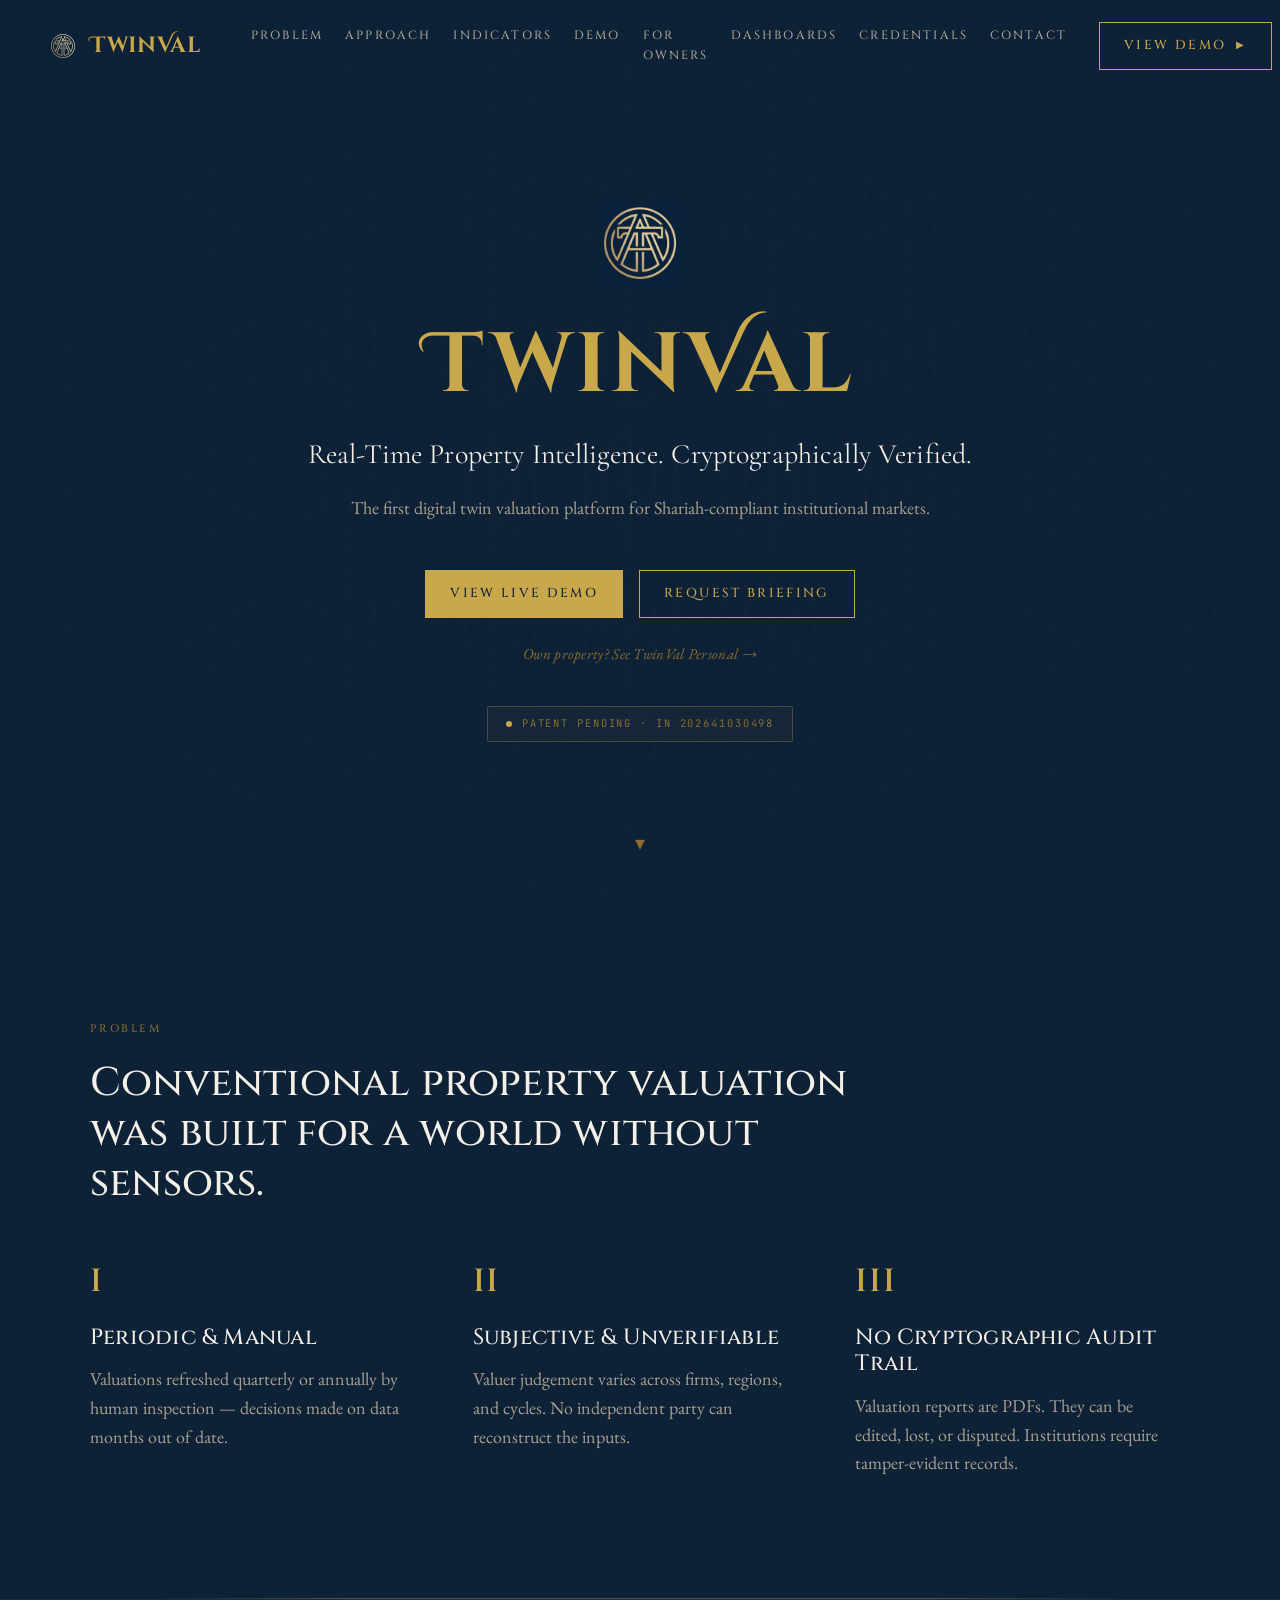
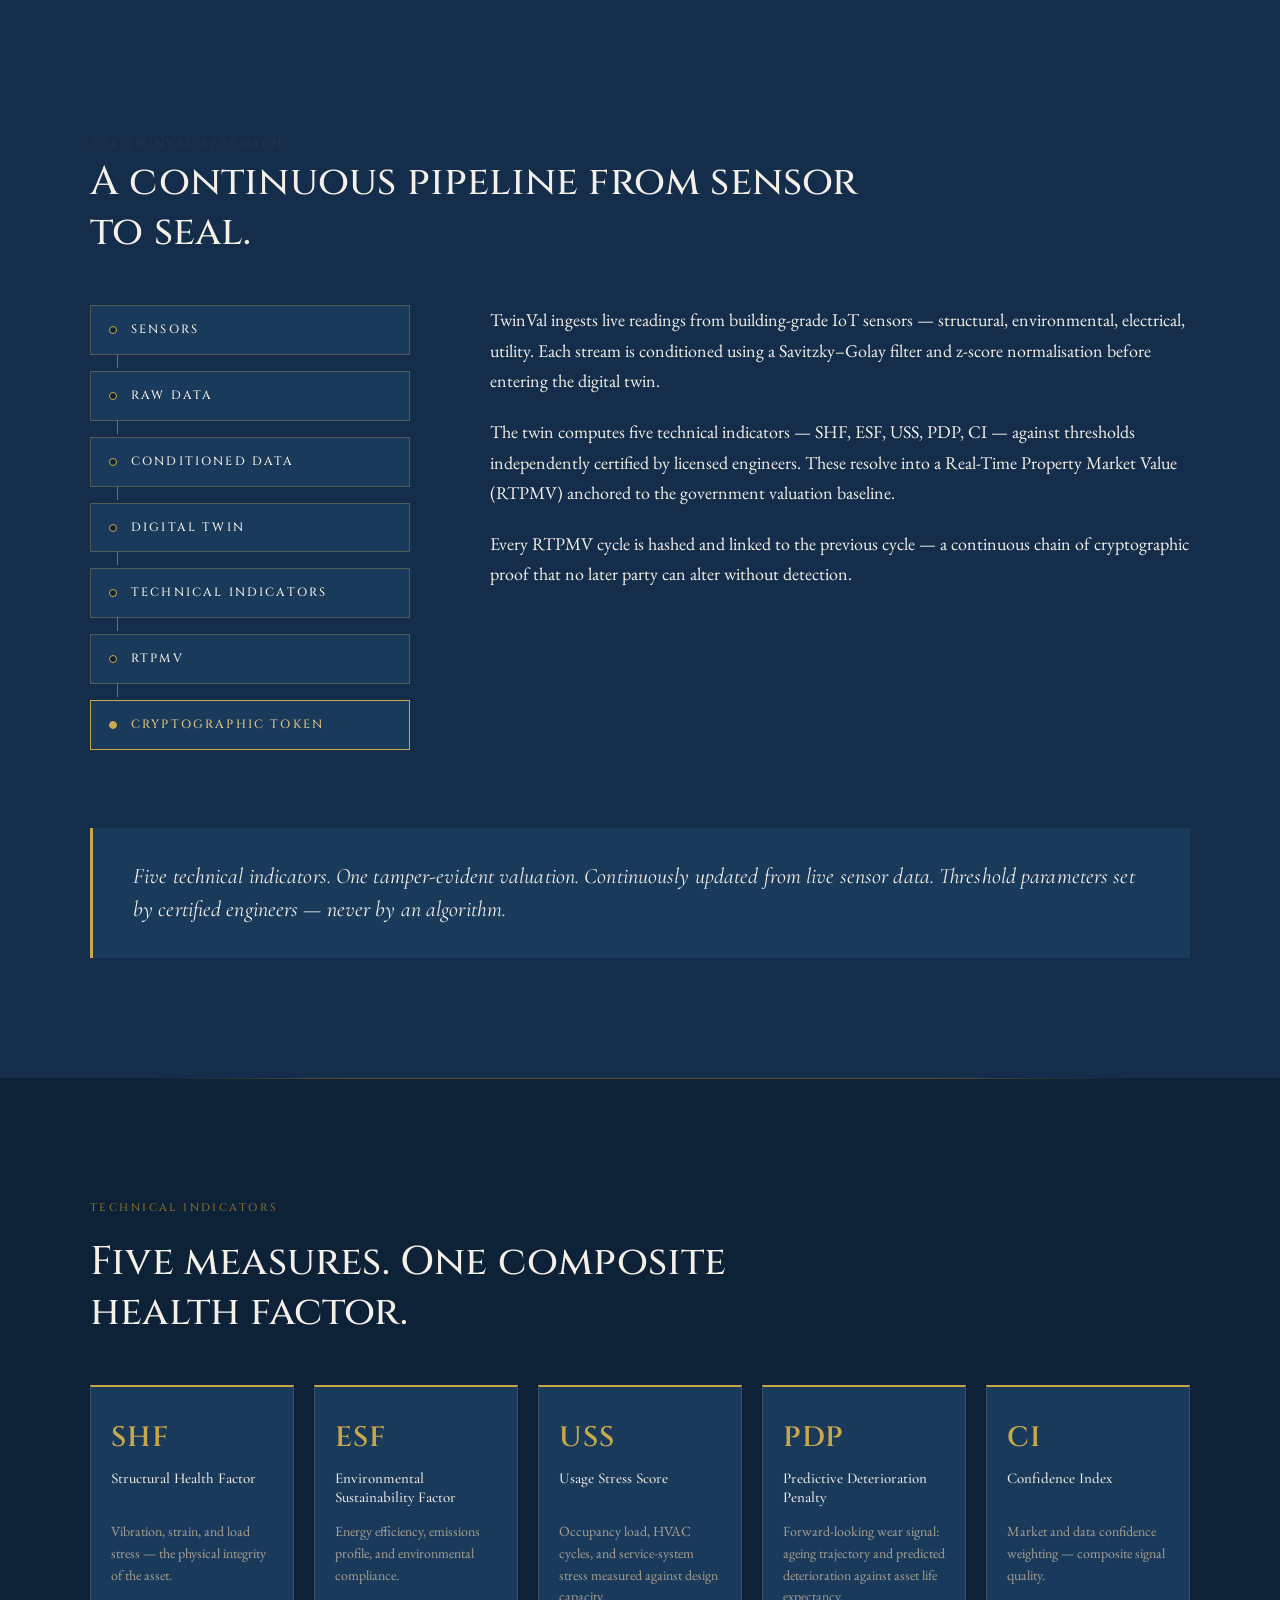
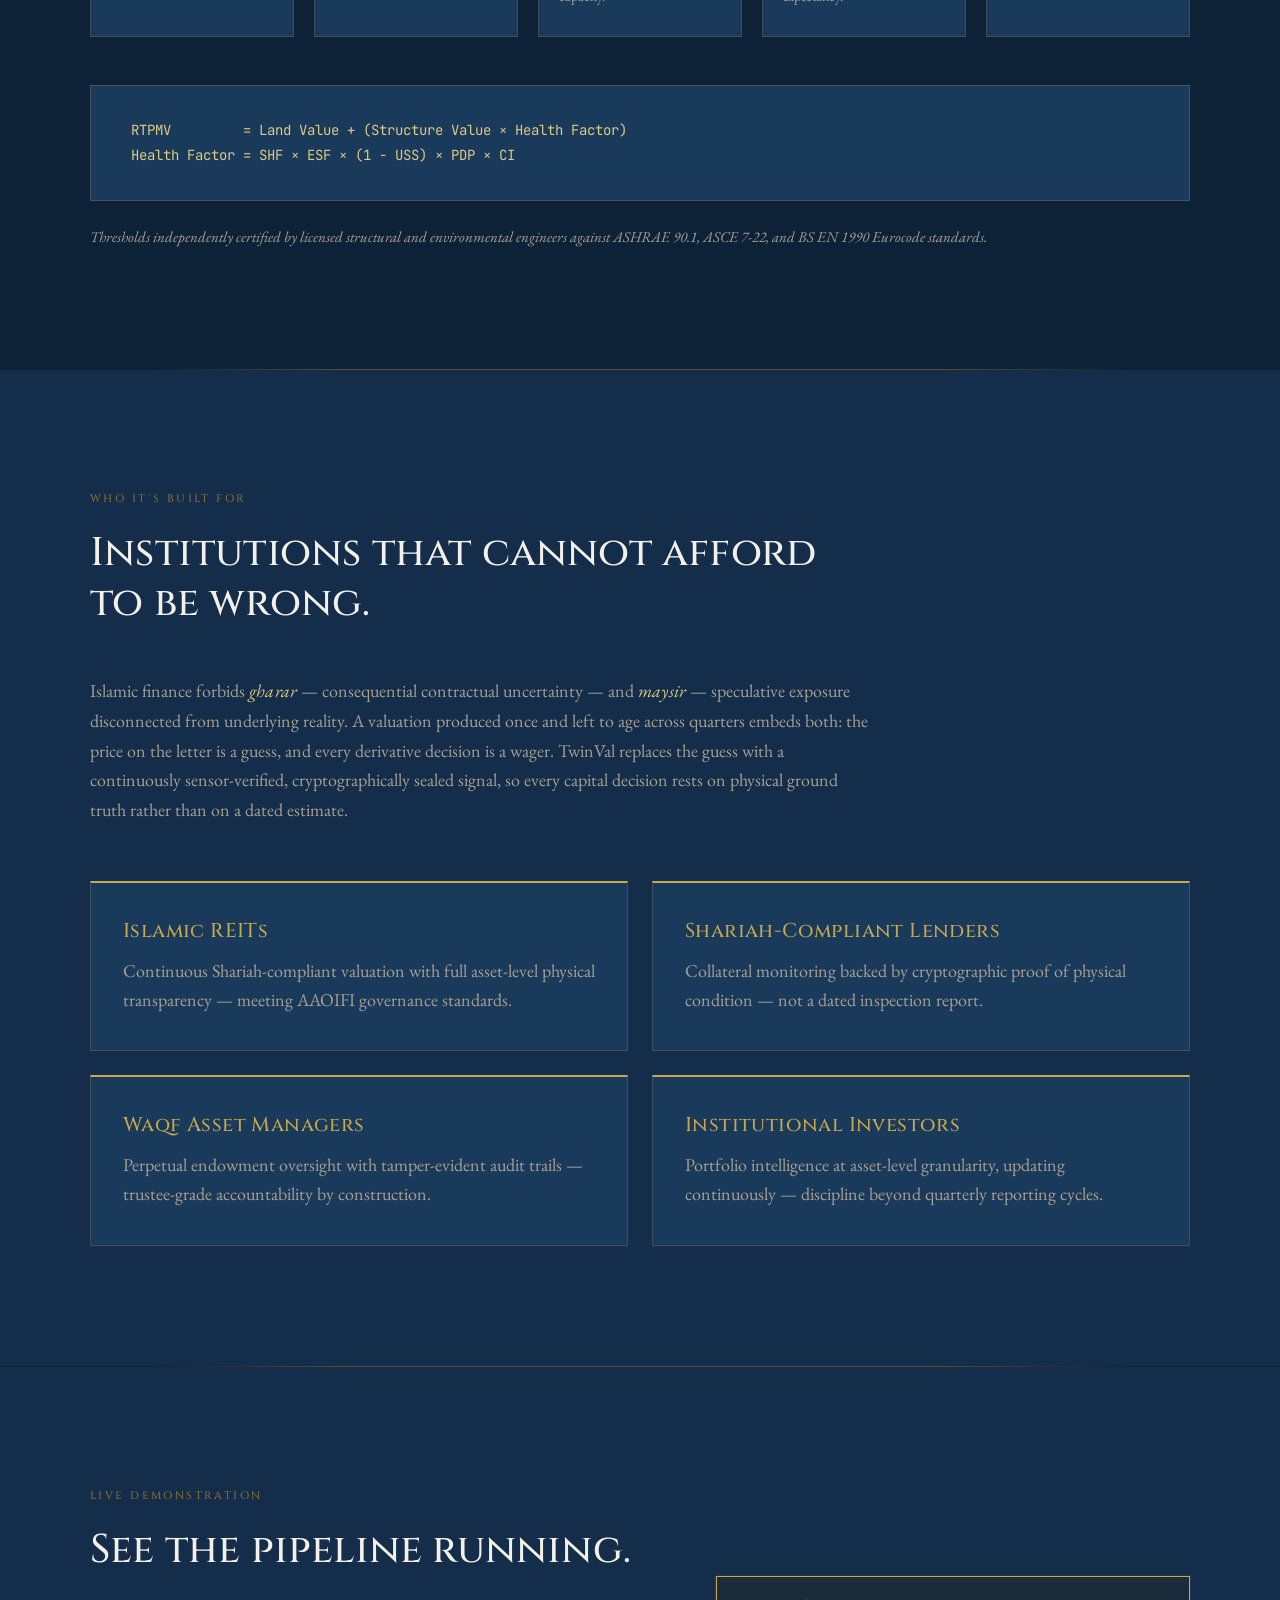
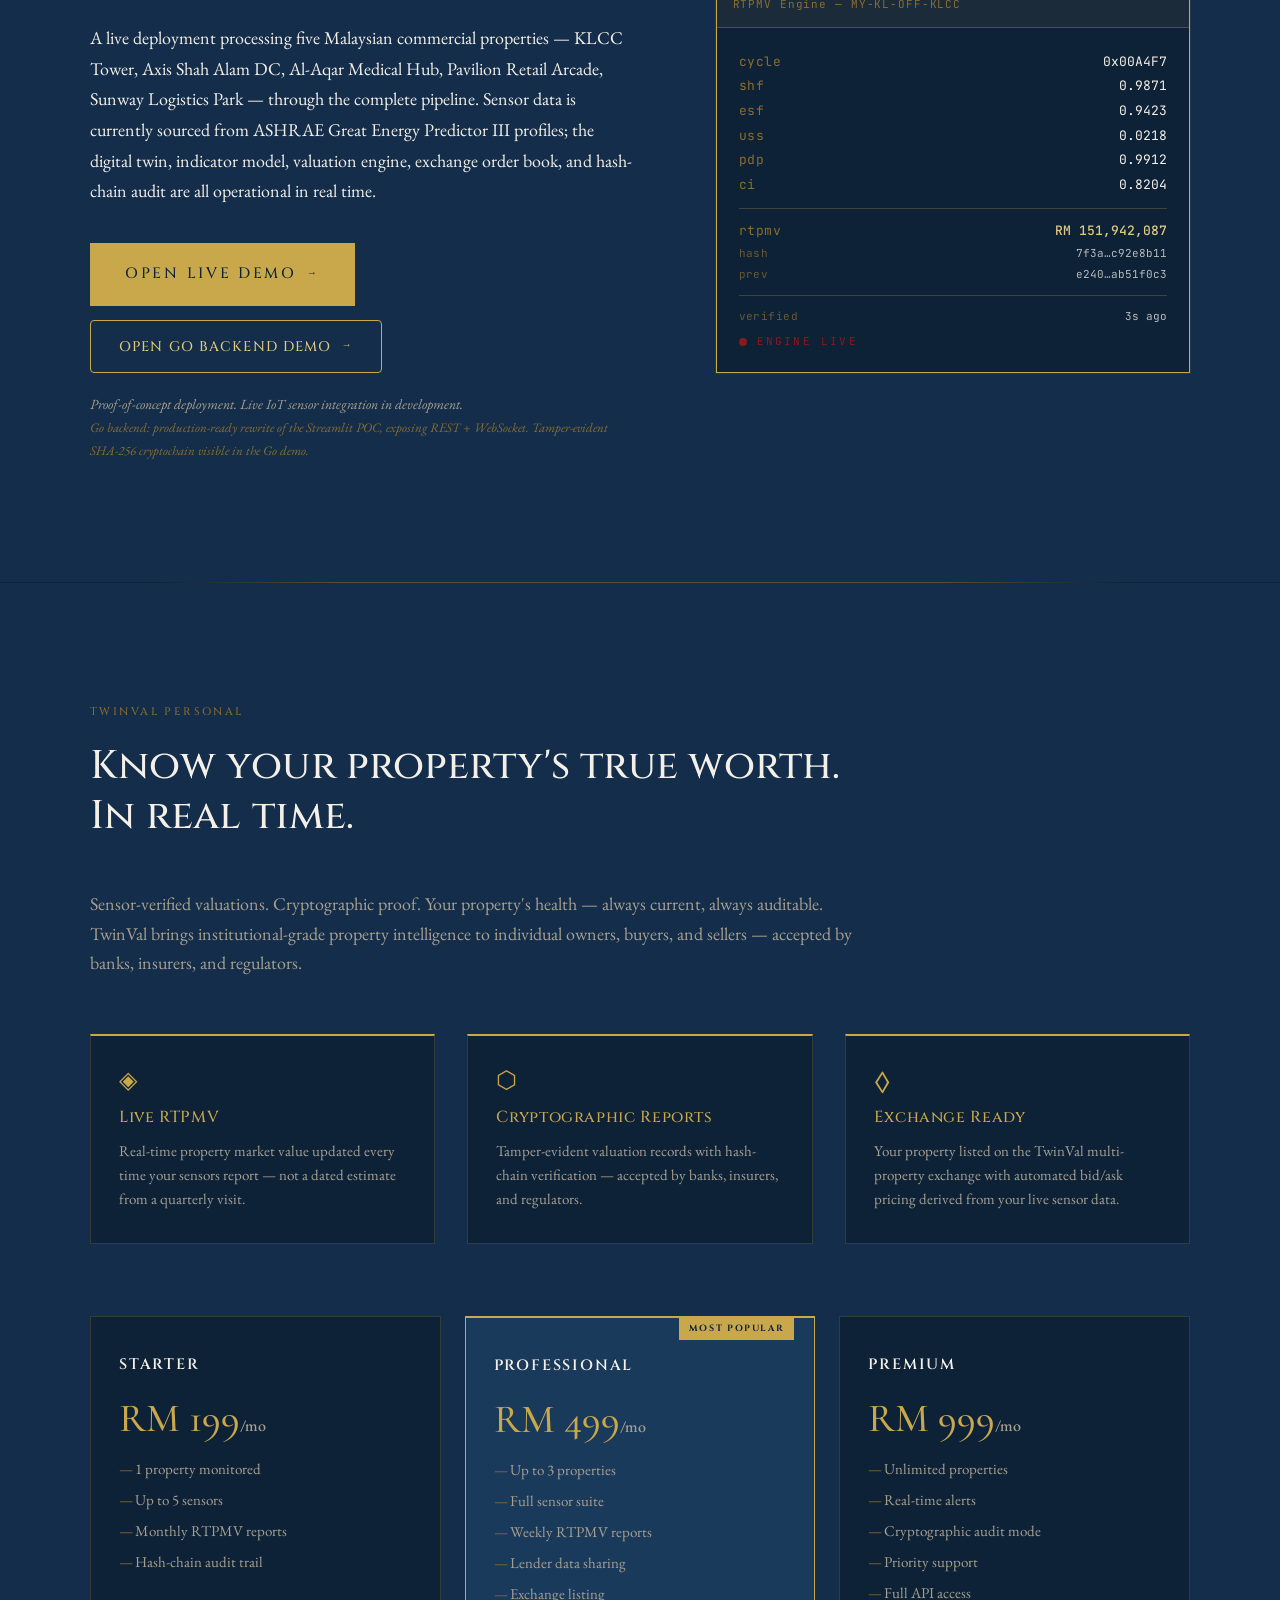
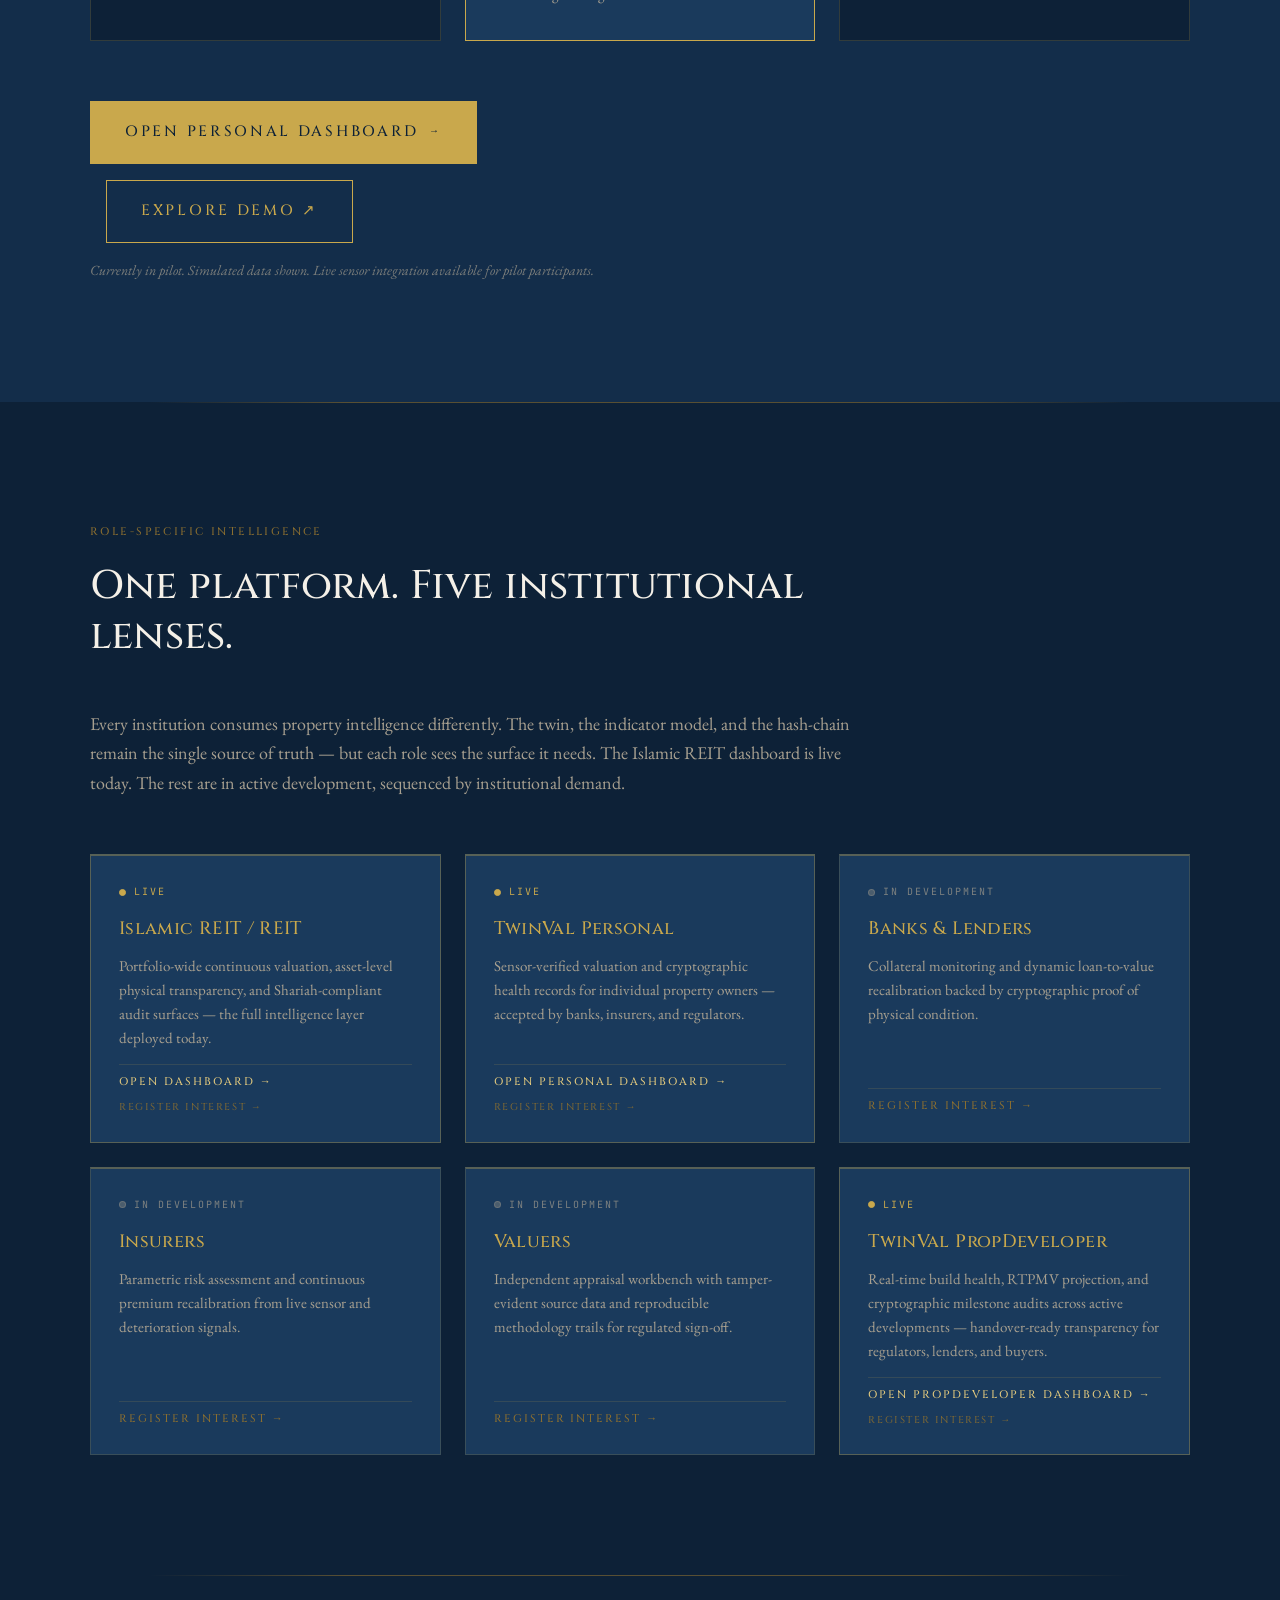
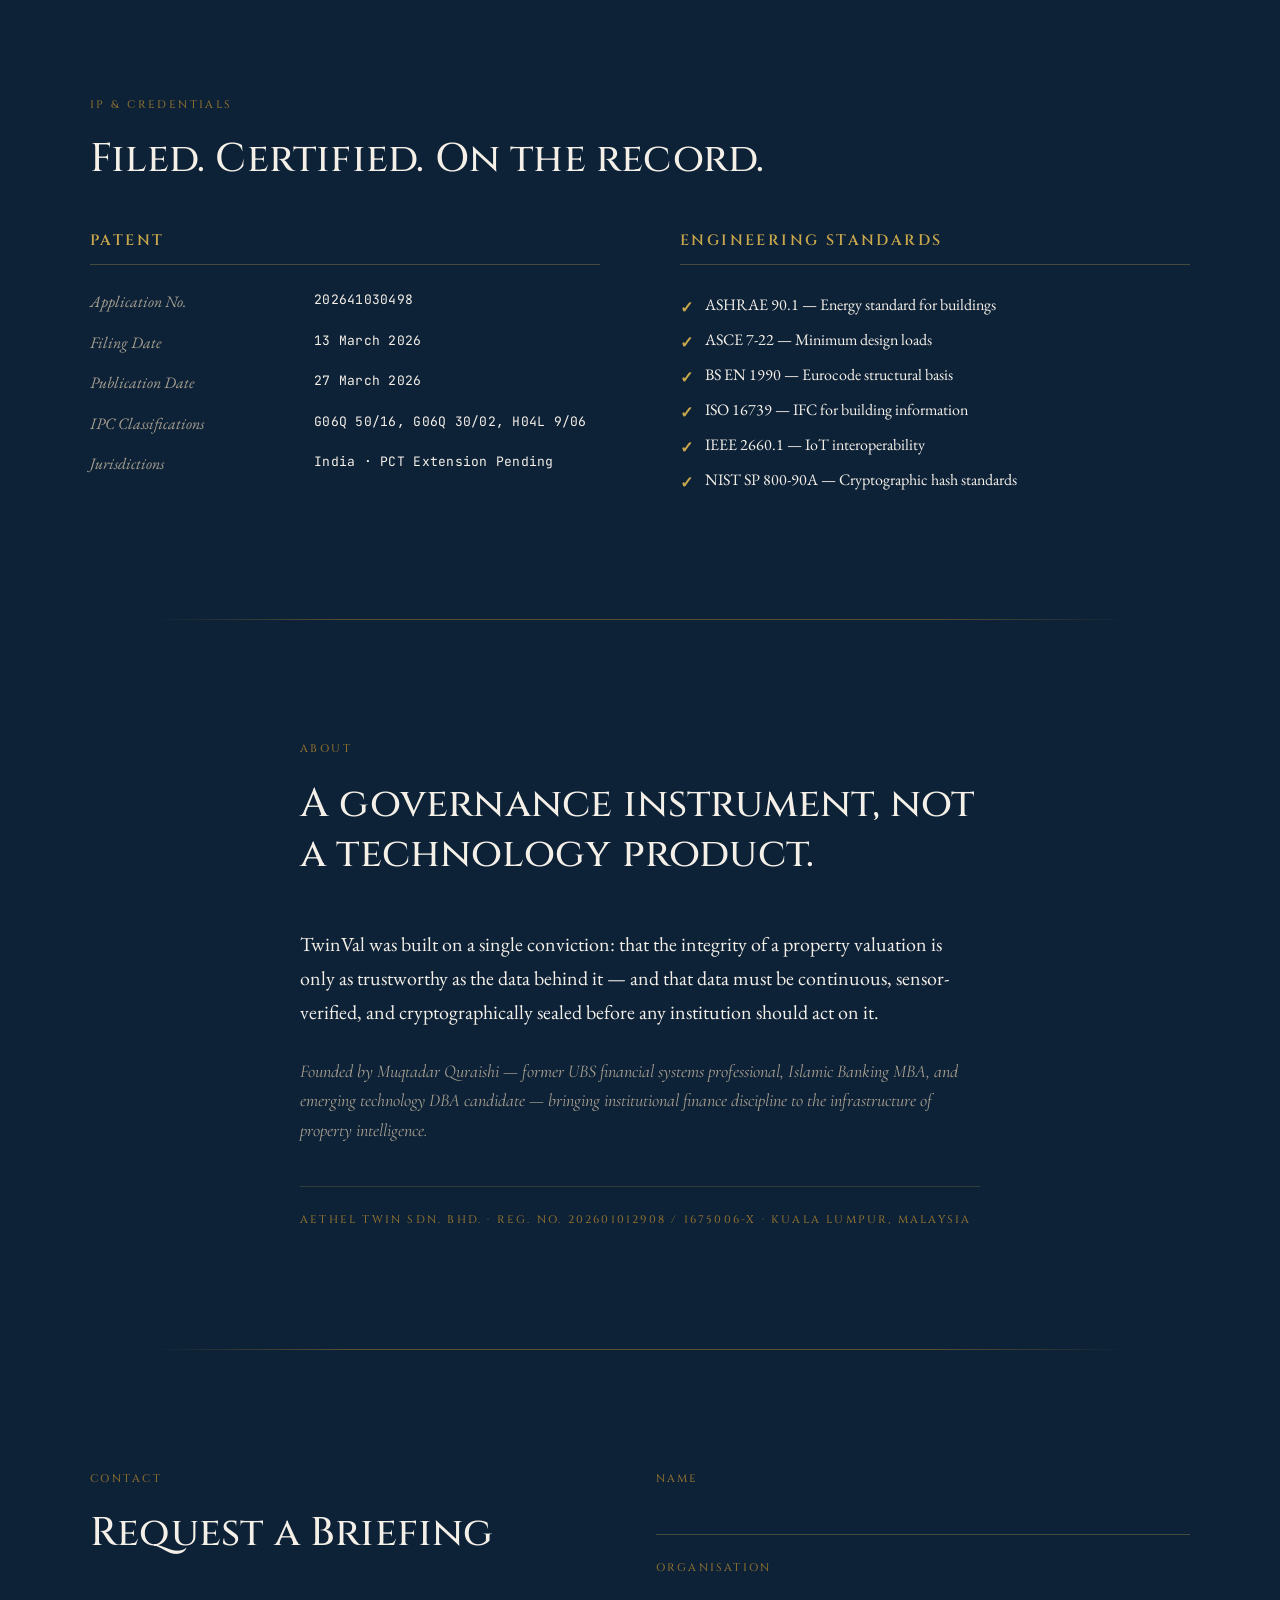
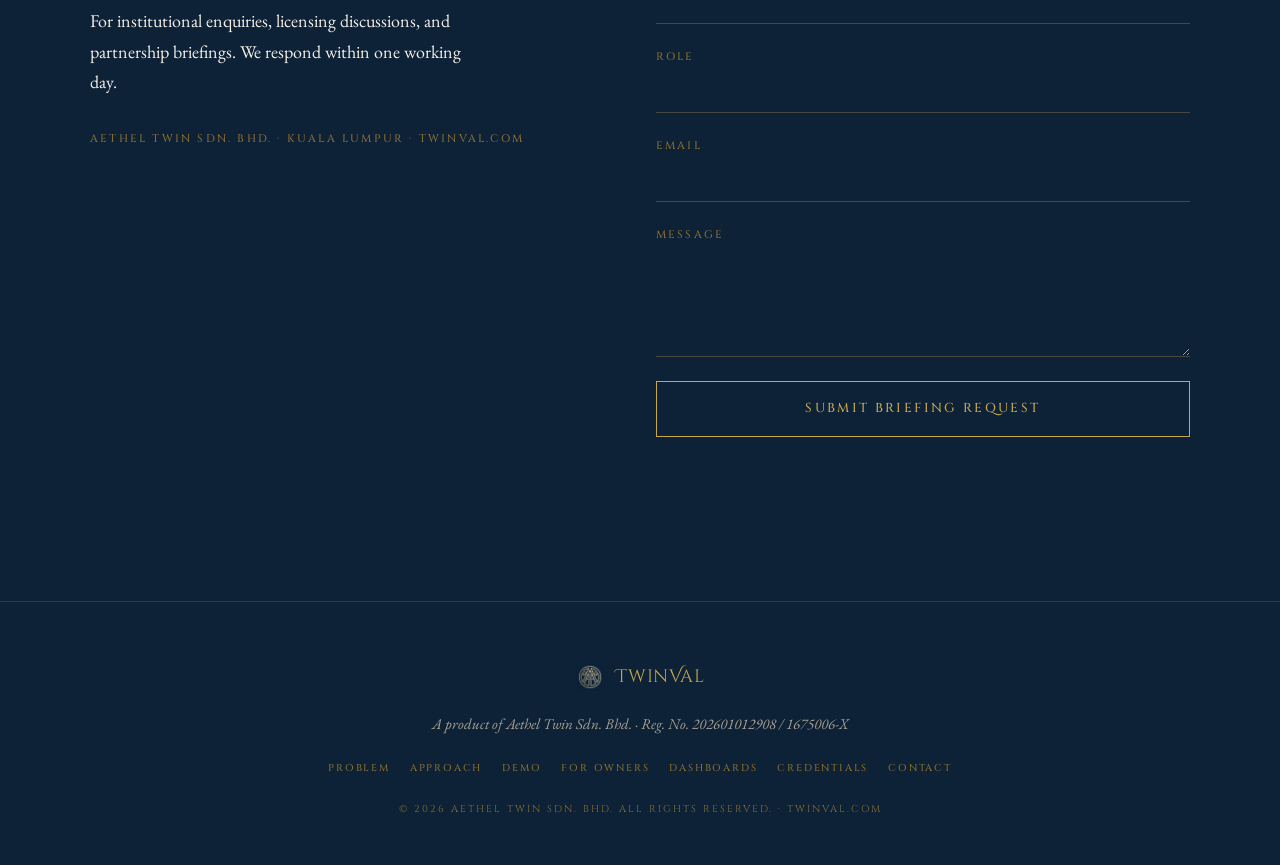
==== commit 4340fec3: "feat(site): convert Proptech placeholder to live TwinVal PropDeveloper card Replaces the In-Developm" ====
--- a/index.html
+++ b/index.html
@@ -515,19 +515,28 @@
             <span class="dashboard__cta dashboard__cta--pending">Register interest <span aria-hidden="true">&rarr;</span></span>
           </a>
 
-          <a href="#contact" data-interest="Proptech"
-             class="dashboard reveal dashboard--pending" data-delay="540">
-            <div class="dashboard__status dashboard__status--pending">
-              <span class="dashboard__dot" aria-hidden="true"></span>
-              <span>In development</span>
-            </div>
-            <h3 class="dashboard__name">Proptech</h3>
+          <article class="dashboard dashboard--live reveal" data-delay="540">
+            <div class="dashboard__status">
+              <span class="dashboard__dot dashboard__dot--live" aria-hidden="true"></span>
+              <span>Live</span>
+            </div>
+            <h3 class="dashboard__name">TwinVal PropDeveloper</h3>
             <p class="dashboard__desc">
-              API integration layer exposing the twin, indicator model, and hash-chain to
-              third-party platforms and data consumers.
-            </p>
-            <span class="dashboard__cta dashboard__cta--pending">Register interest <span aria-hidden="true">&rarr;</span></span>
-          </a>
+              Real-time build health, RTPMV projection, and cryptographic milestone audits across
+              active developments &mdash; handover-ready transparency for regulators, lenders, and
+              buyers.
+            </p>
+            <div class="dashboard__actions">
+              <a href="https://app.twinval.com/propdeveloper" target="_blank" rel="noopener"
+                 class="dashboard__cta dashboard__cta--primary">
+                Open PropDeveloper Dashboard <span aria-hidden="true">&rarr;</span>
+              </a>
+              <a href="#contact" data-interest="TwinVal PropDeveloper"
+                 class="dashboard__cta dashboard__cta--secondary">
+                Register interest <span aria-hidden="true">&rarr;</span>
+              </a>
+            </div>
+          </article>
         </div>
       </div>
     </section>
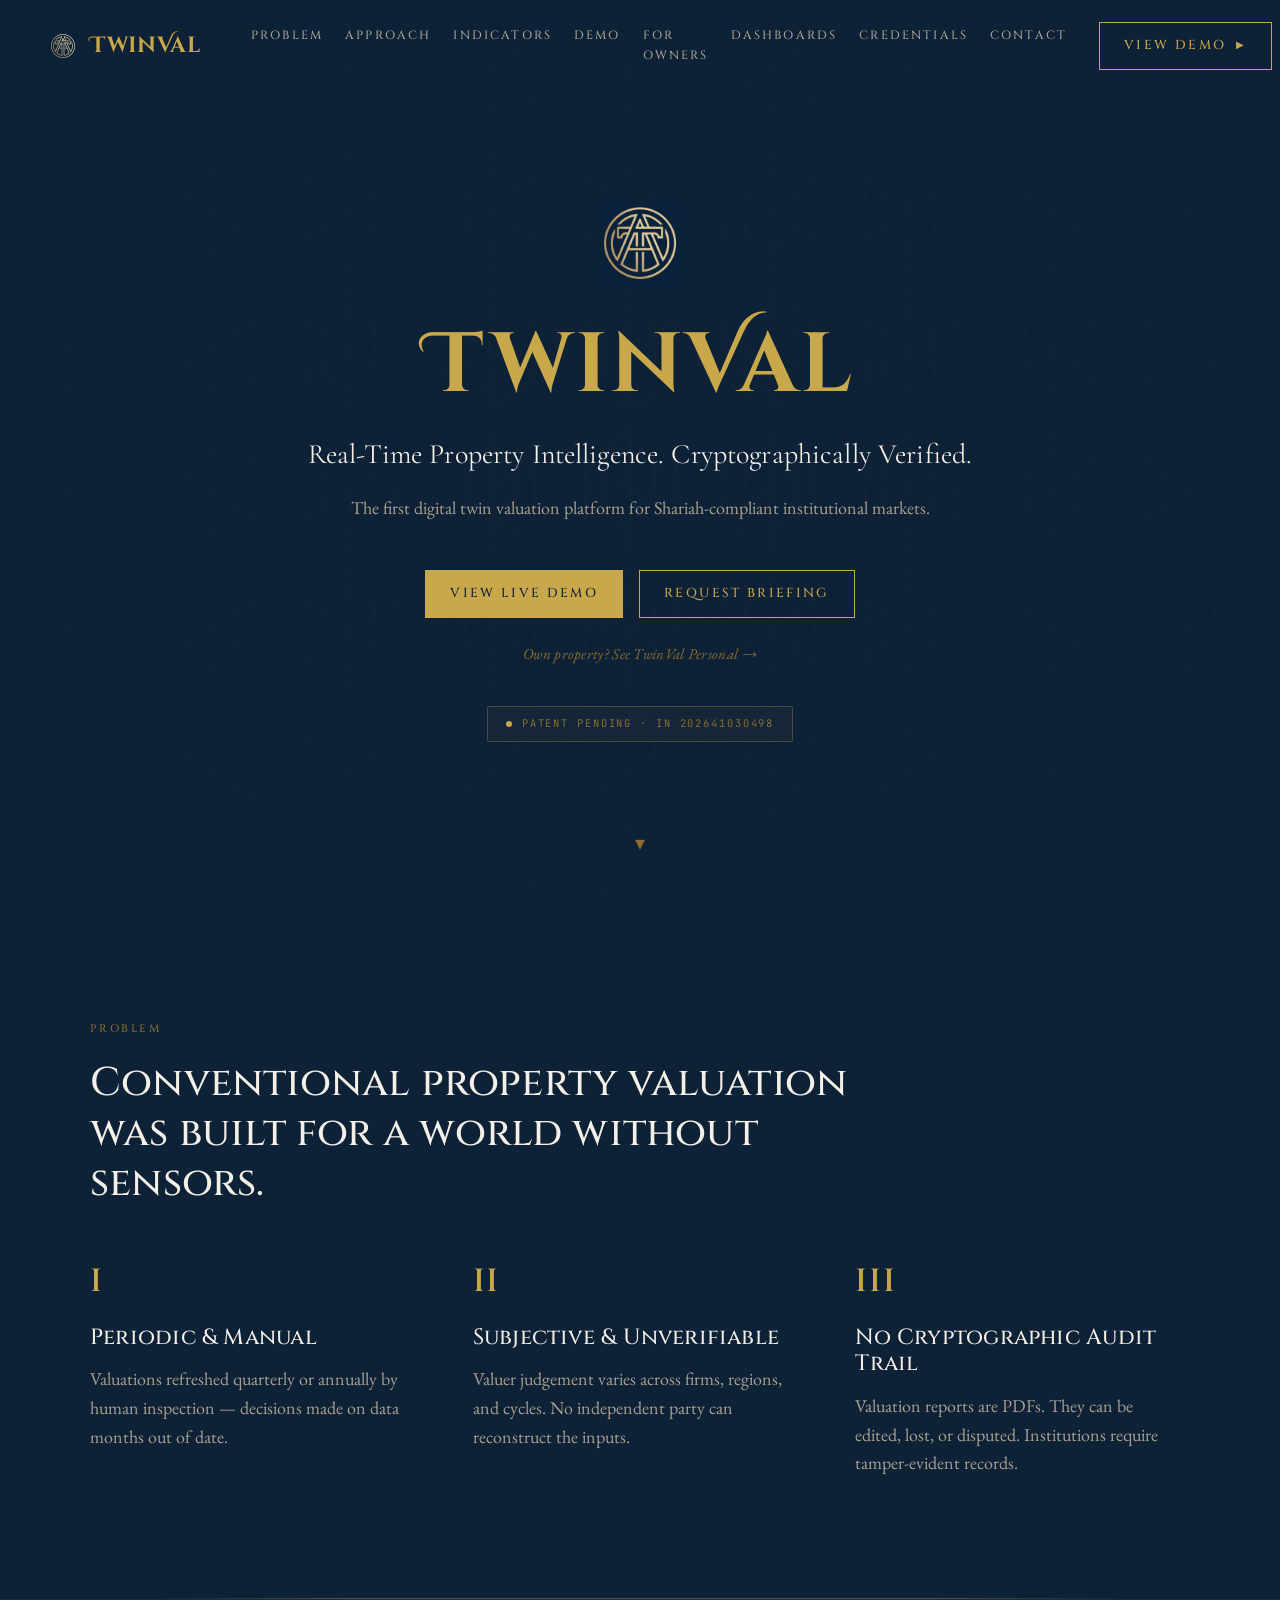
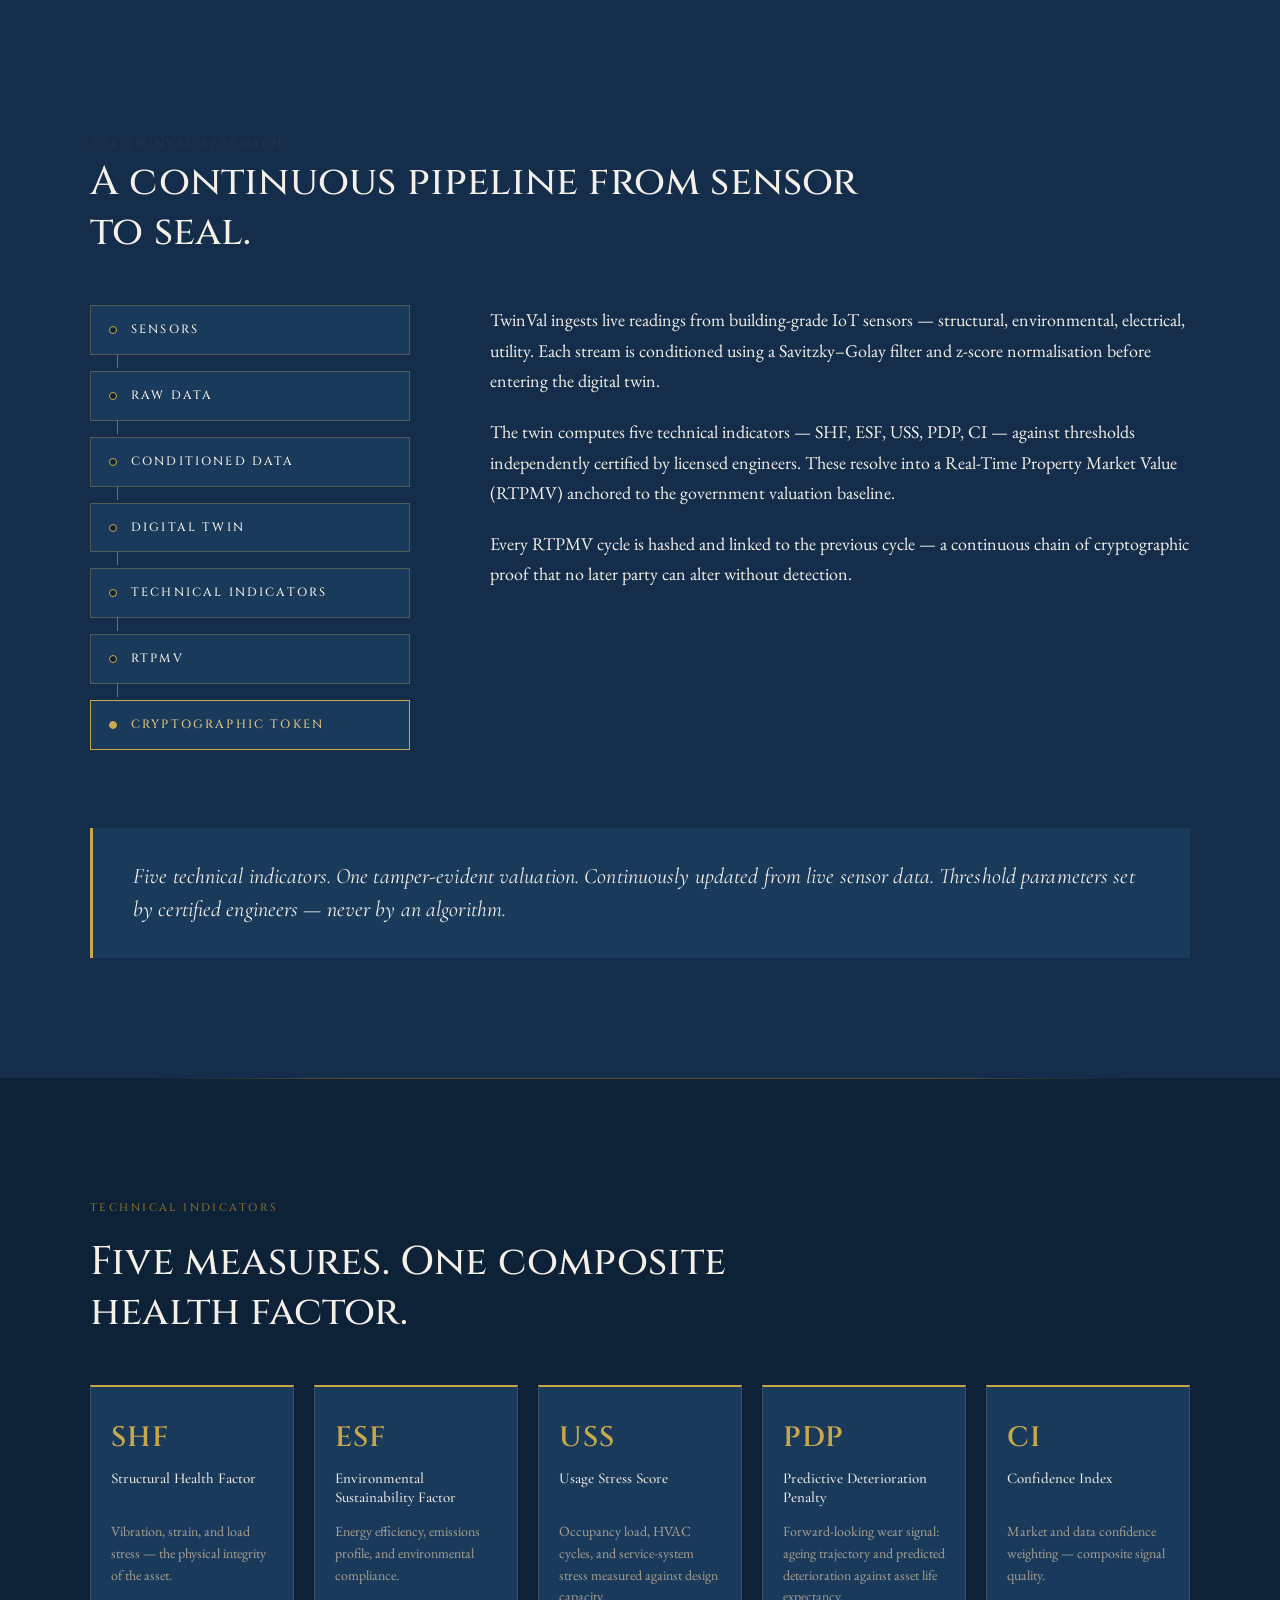
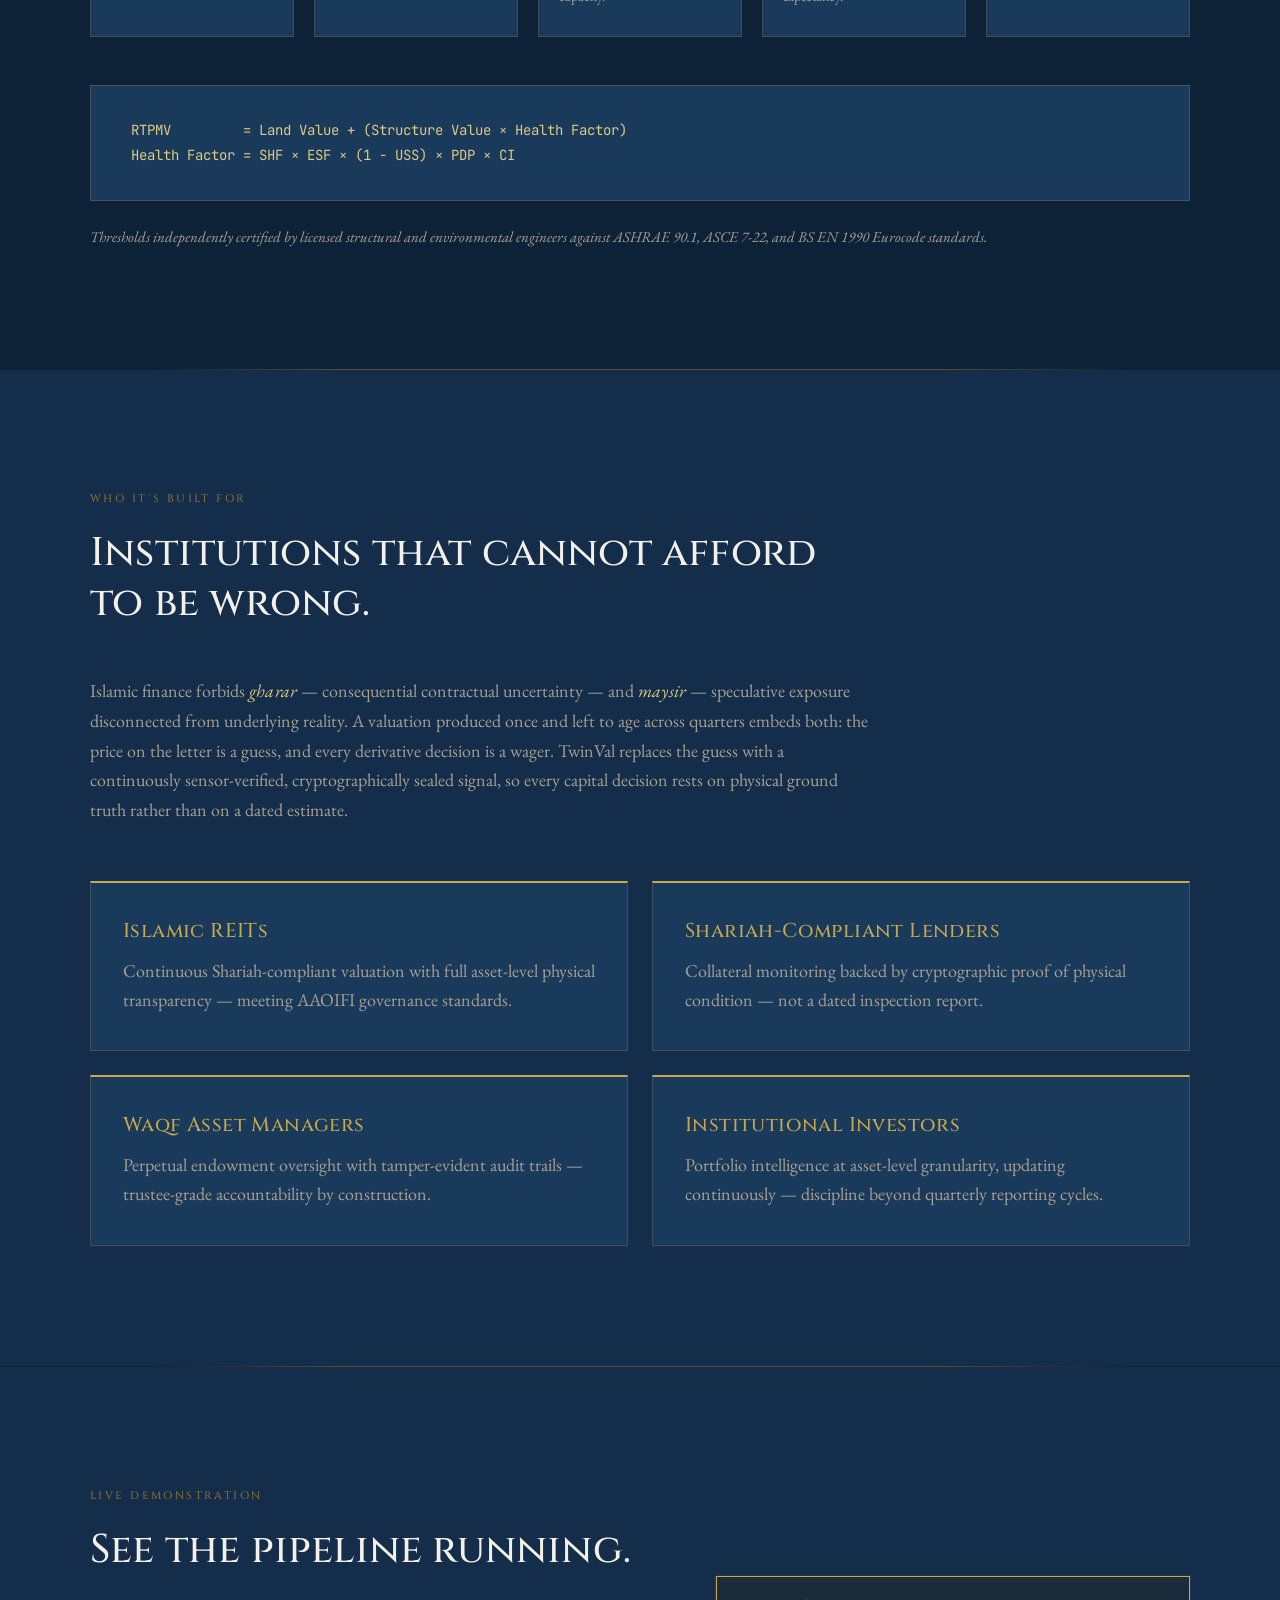
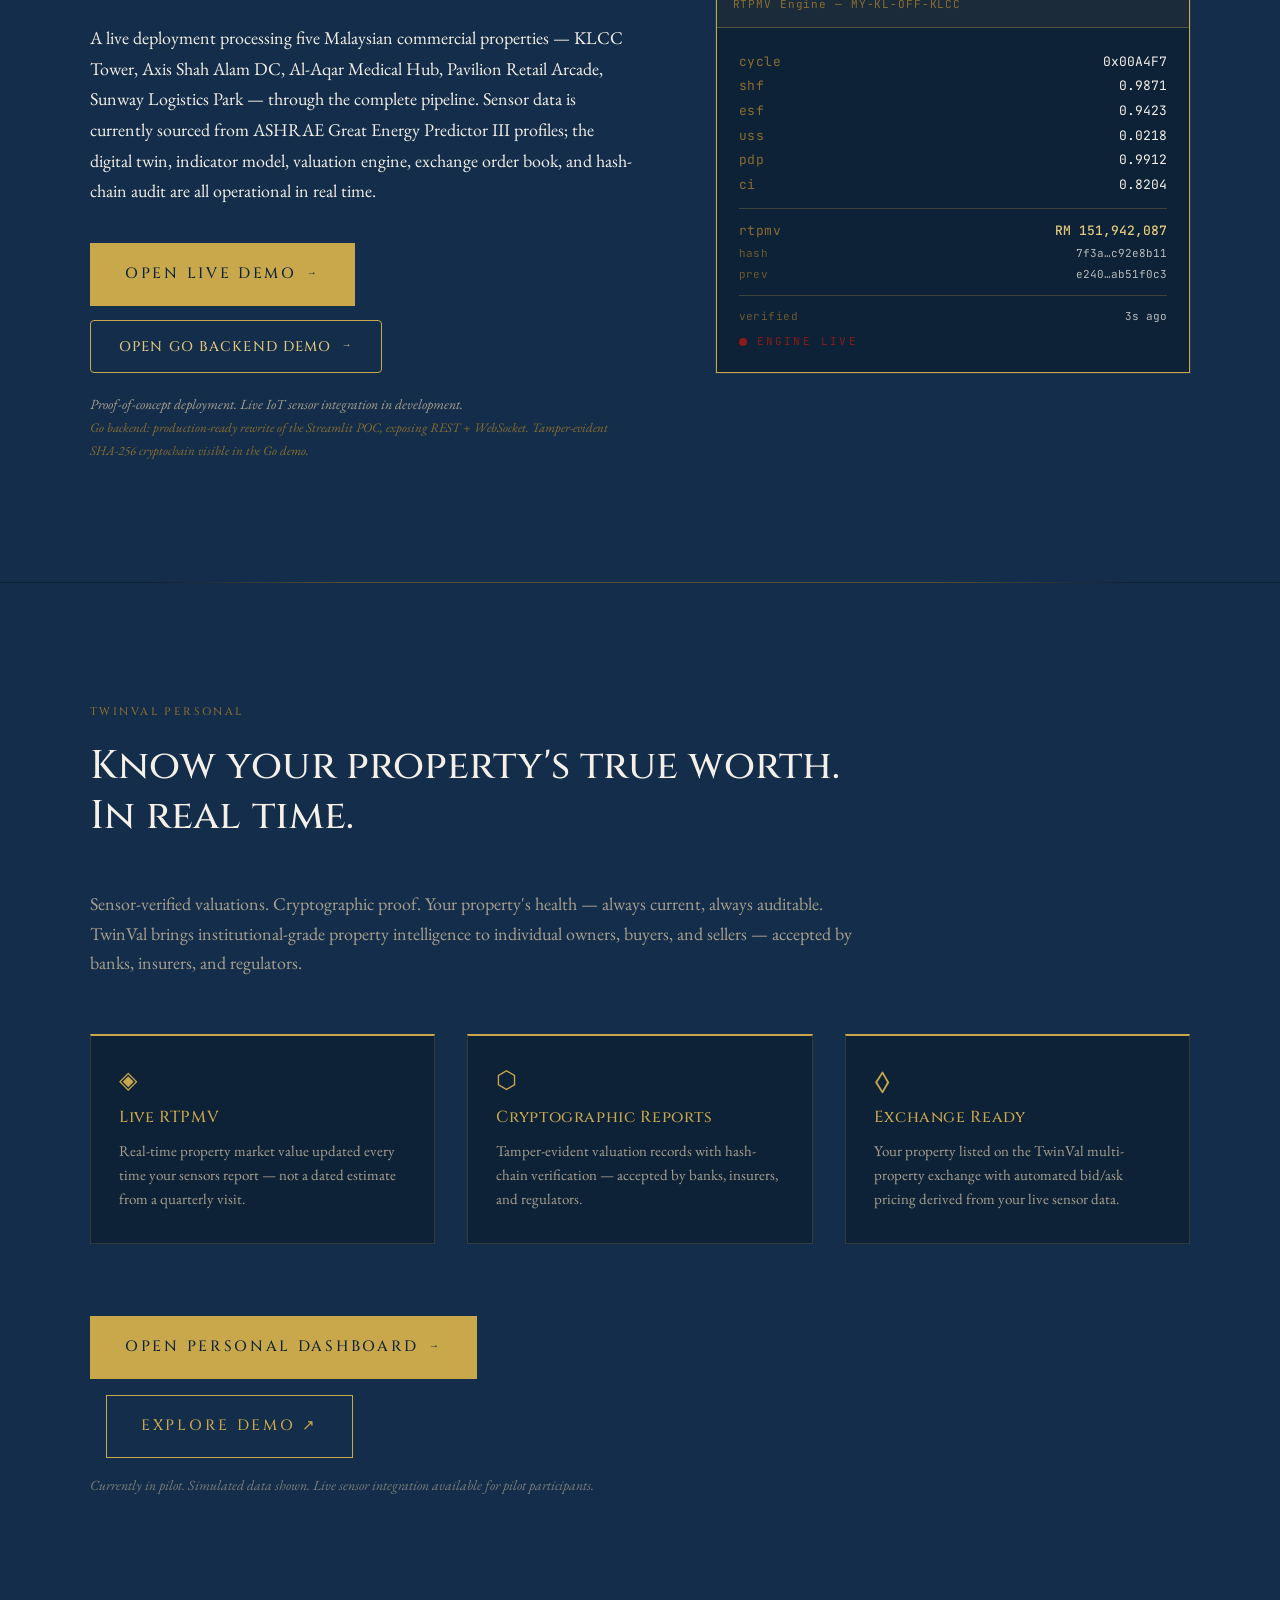
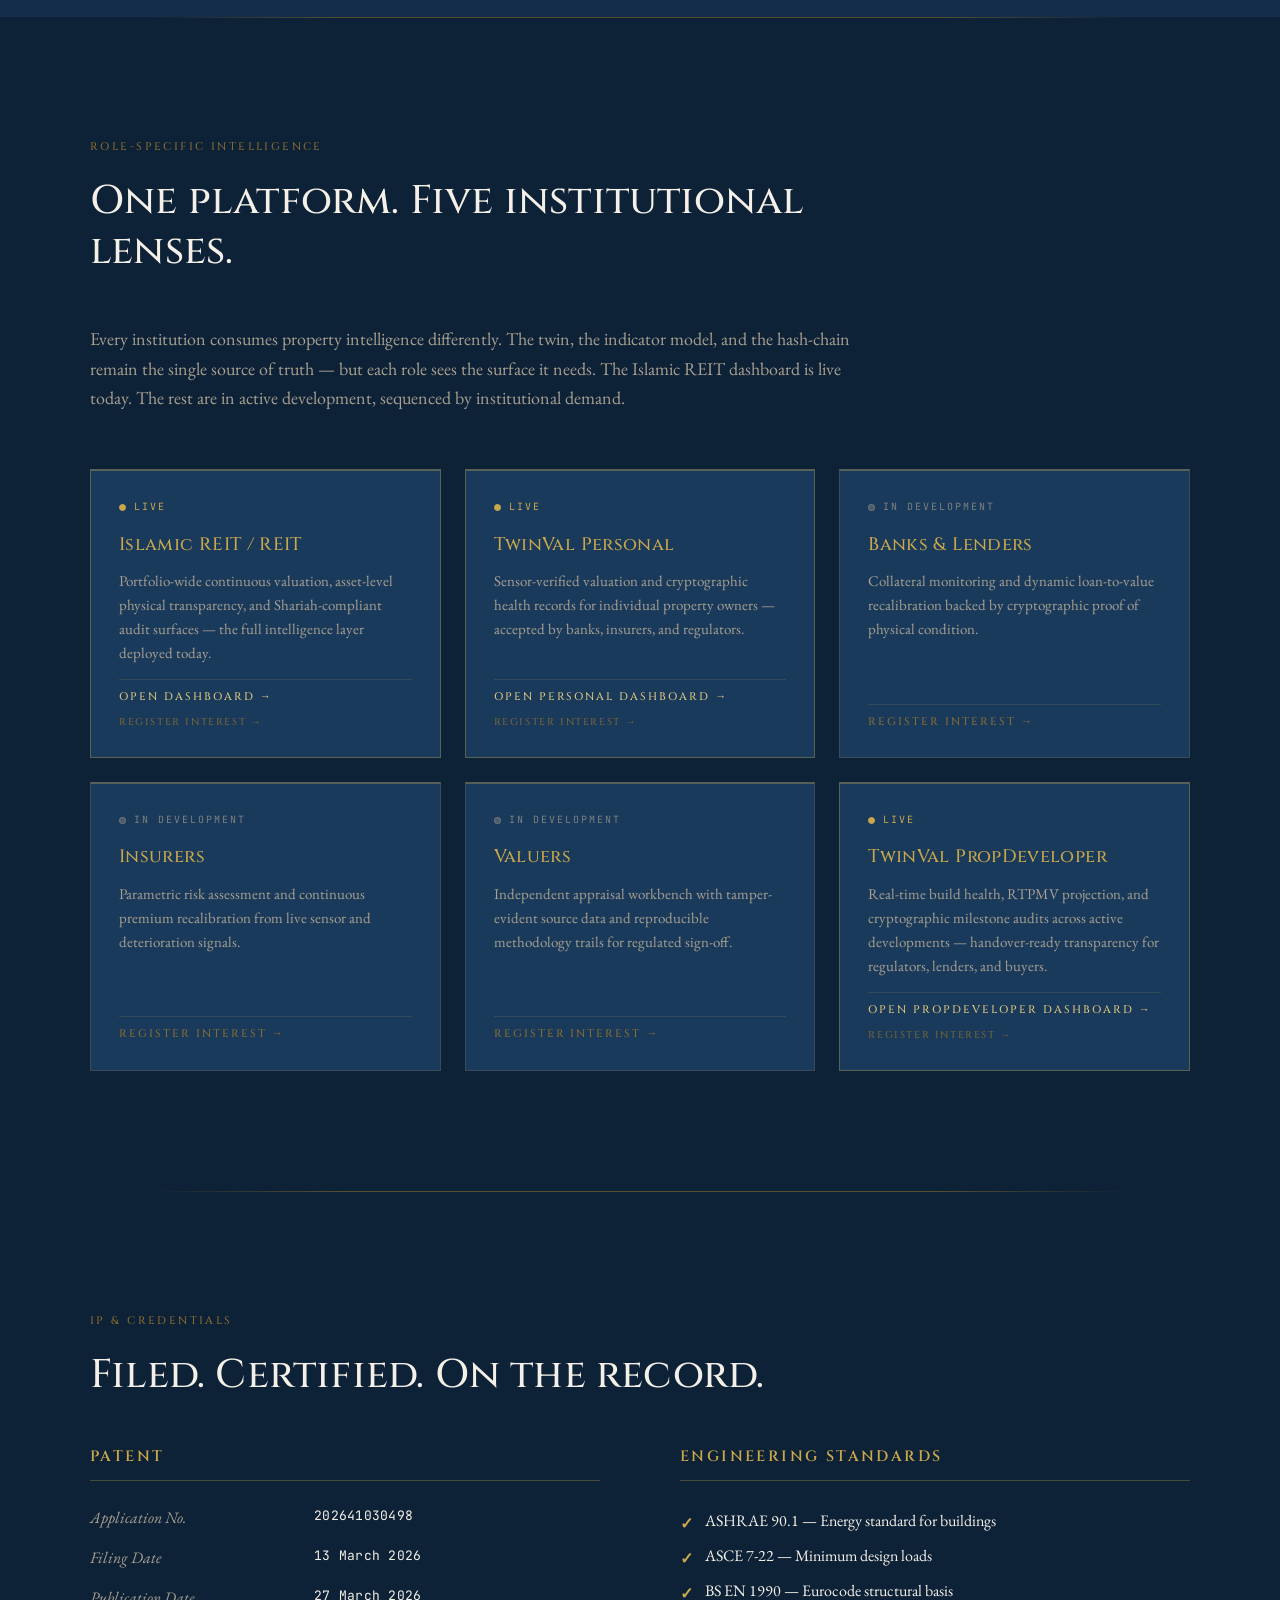
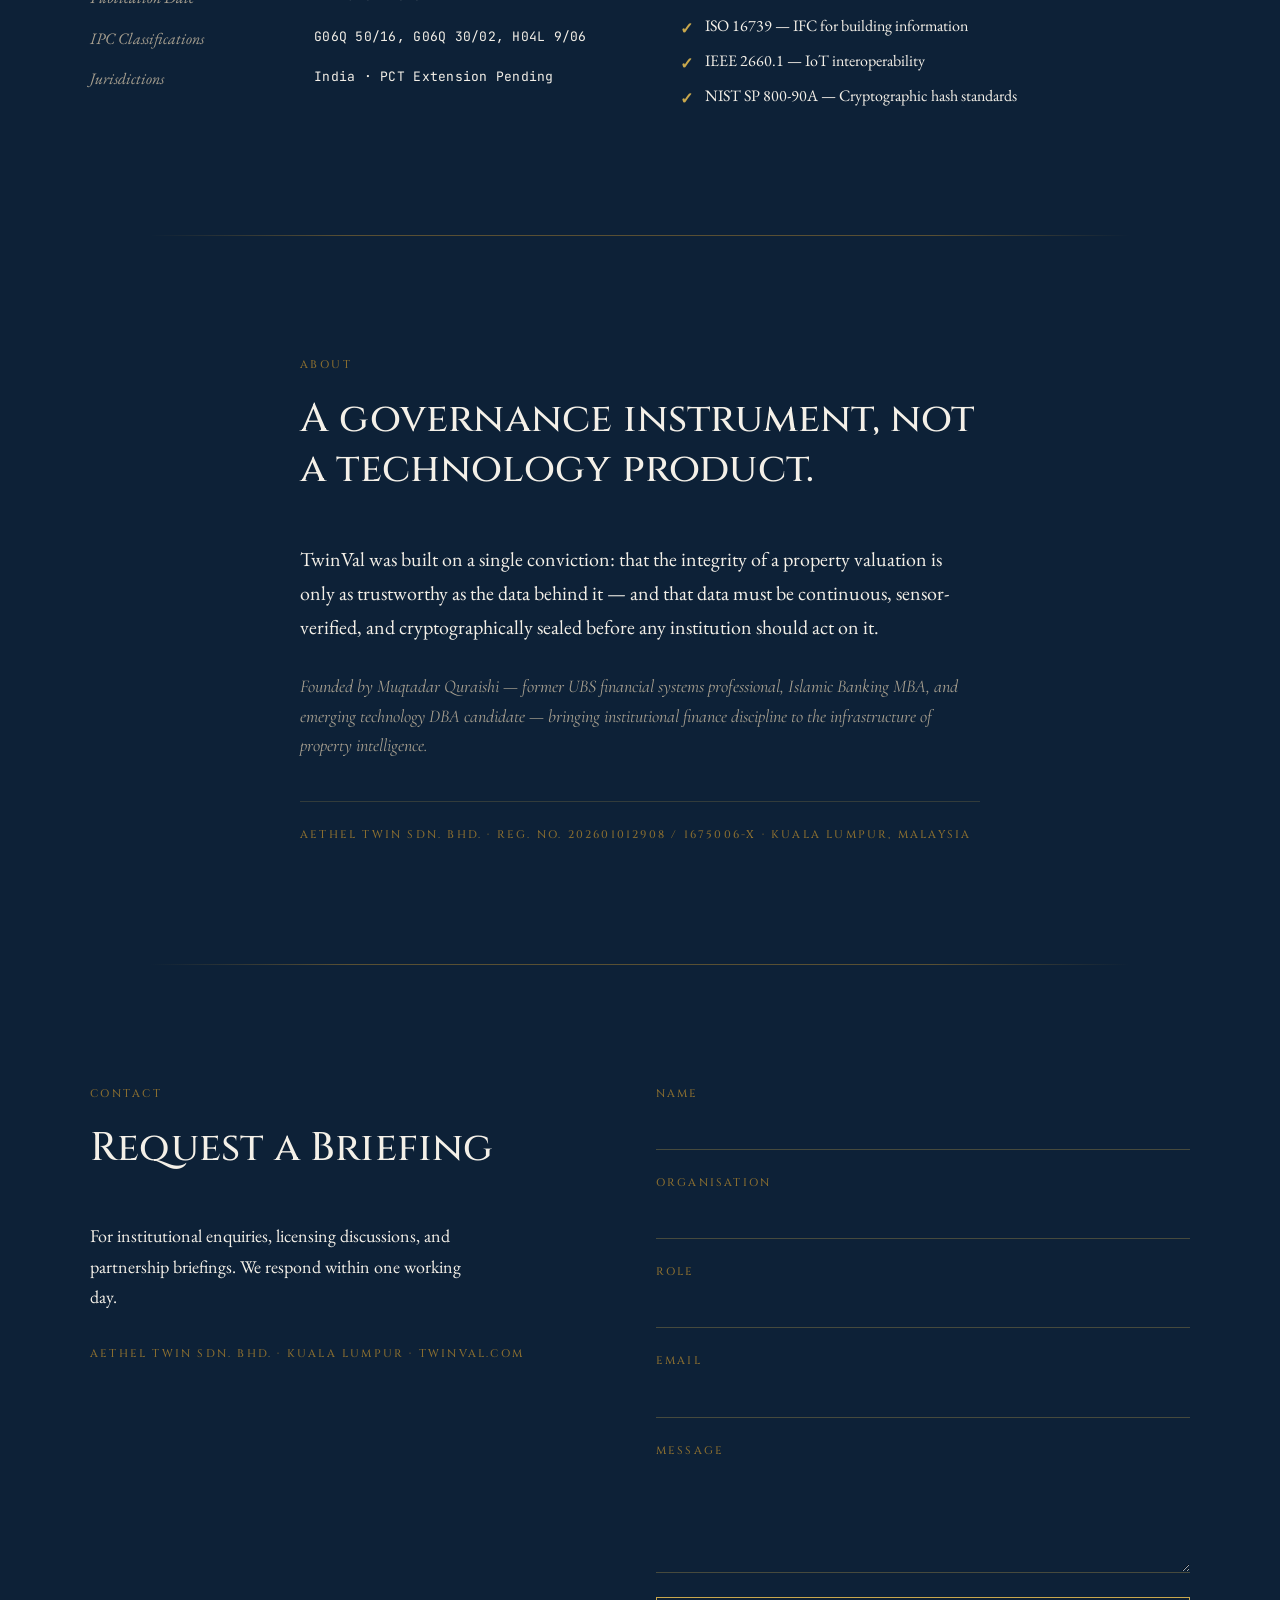
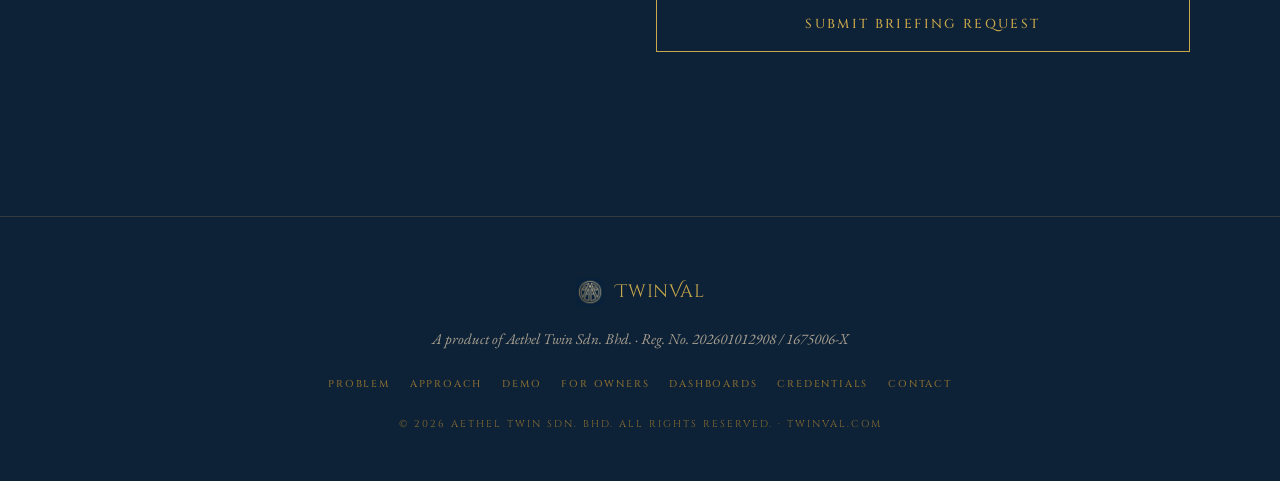
==== commit 612fd001: "chore(site): remove pricing tiers section from TwinVal Personal Removes the Starter / Professional /" ====
--- a/index.html
+++ b/index.html
@@ -357,43 +357,6 @@
           </div>
         </div>
 
-        <!-- Pricing tiers -->
-        <div class="individual__pricing reveal" data-delay="340">
-          <article class="pricing__tier">
-            <div class="pricing__name">Starter</div>
-            <div class="pricing__price">RM 199<span class="pricing__per">/mo</span></div>
-            <ul class="pricing__features">
-              <li>1 property monitored</li>
-              <li>Up to 5 sensors</li>
-              <li>Monthly RTPMV reports</li>
-              <li>Hash-chain audit trail</li>
-            </ul>
-          </article>
-          <article class="pricing__tier pricing__tier--featured">
-            <div class="pricing__badge">Most Popular</div>
-            <div class="pricing__name">Professional</div>
-            <div class="pricing__price">RM 499<span class="pricing__per">/mo</span></div>
-            <ul class="pricing__features">
-              <li>Up to 3 properties</li>
-              <li>Full sensor suite</li>
-              <li>Weekly RTPMV reports</li>
-              <li>Lender data sharing</li>
-              <li>Exchange listing</li>
-            </ul>
-          </article>
-          <article class="pricing__tier">
-            <div class="pricing__name">Premium</div>
-            <div class="pricing__price">RM 999<span class="pricing__per">/mo</span></div>
-            <ul class="pricing__features">
-              <li>Unlimited properties</li>
-              <li>Real-time alerts</li>
-              <li>Cryptographic audit mode</li>
-              <li>Priority support</li>
-              <li>Full API access</li>
-            </ul>
-          </article>
-        </div>
-
         <!-- CTA -->
         <div class="individual__cta reveal" data-delay="420">
           <a href="https://app.twinval.com/personal" target="_blank" rel="noopener"
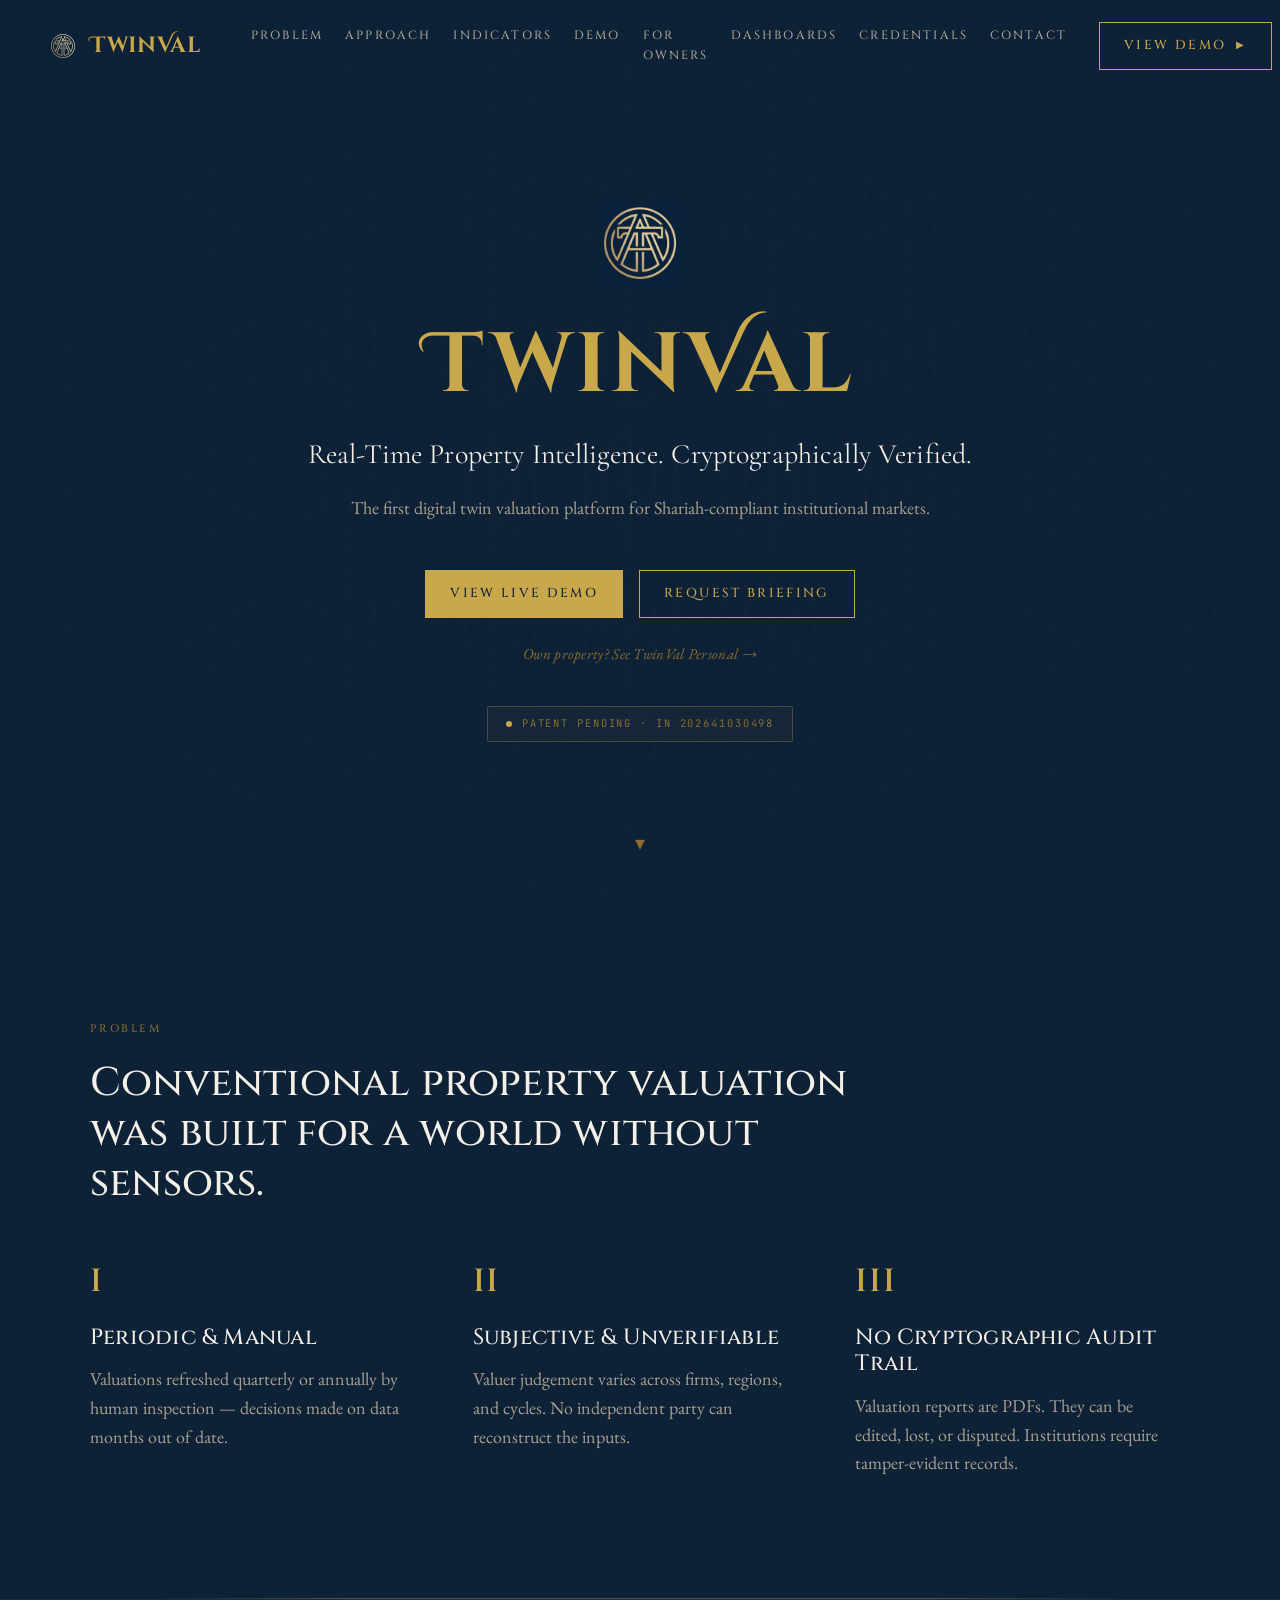
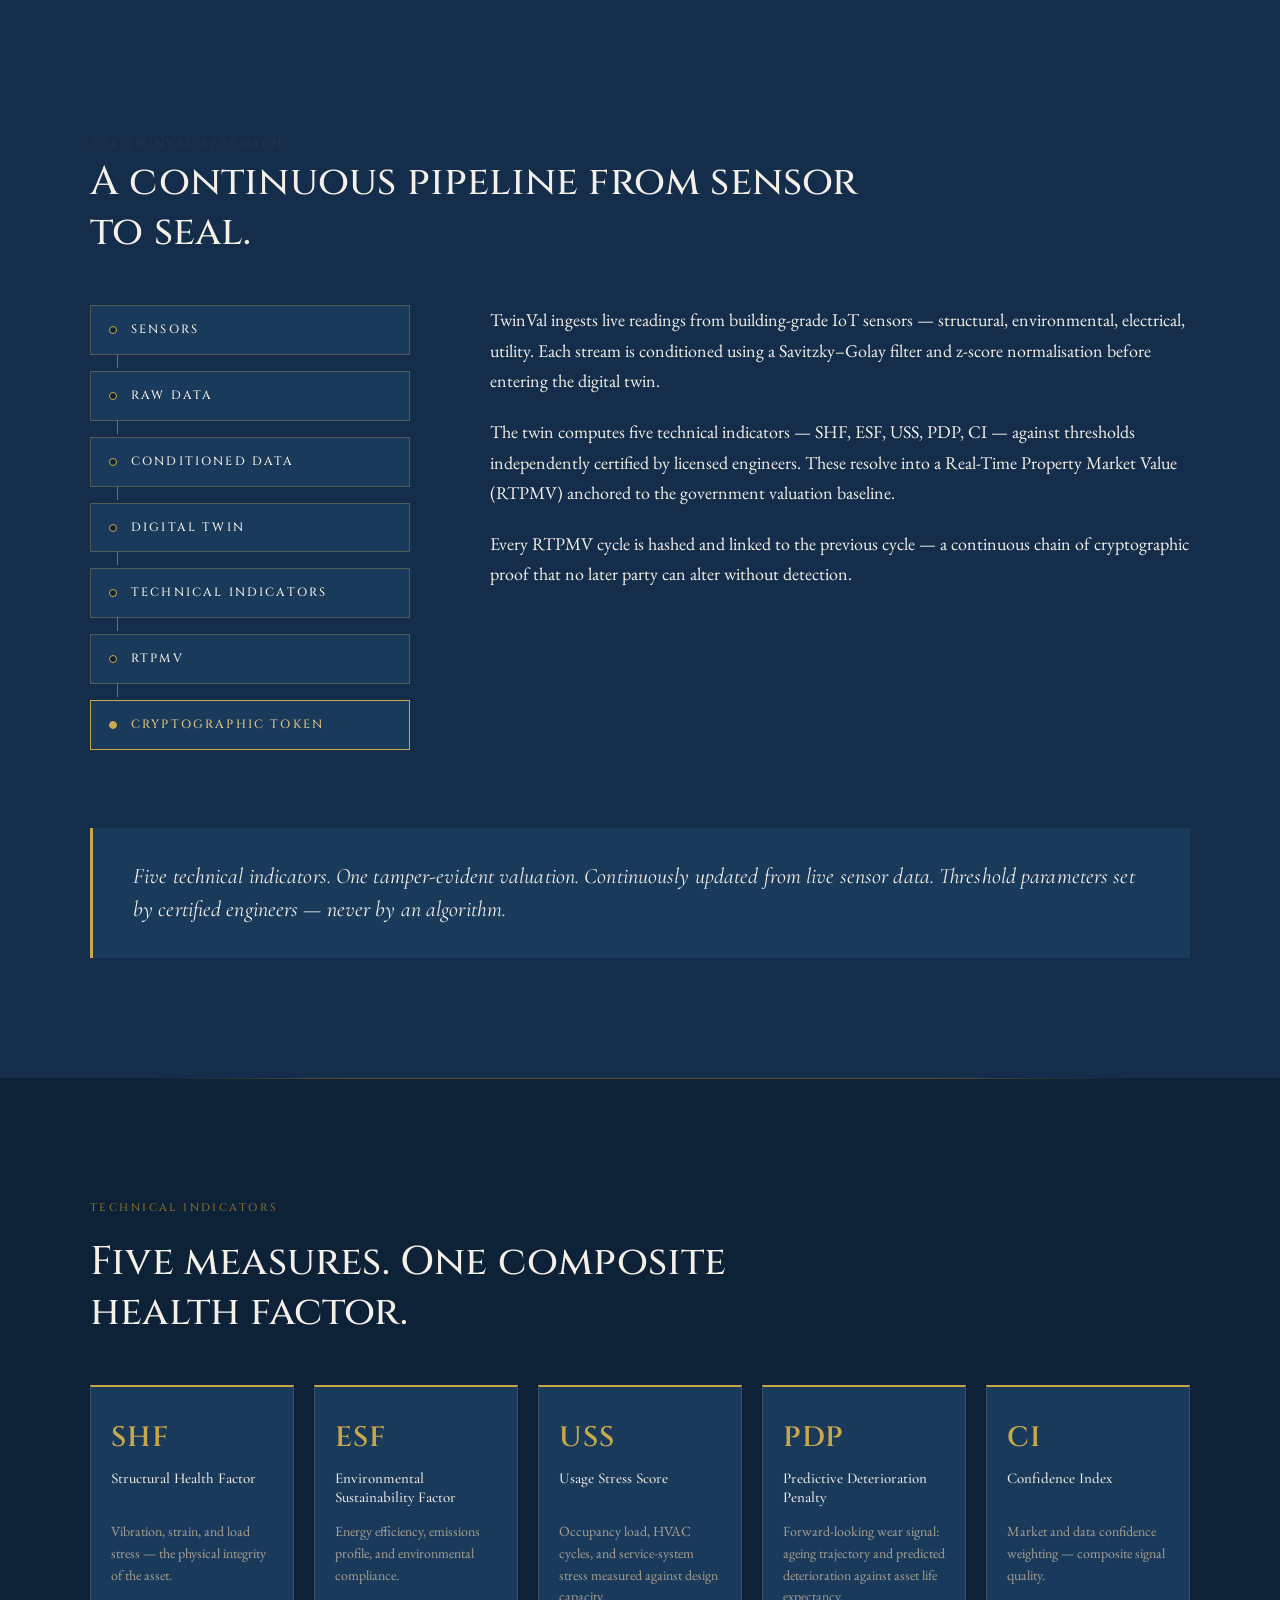
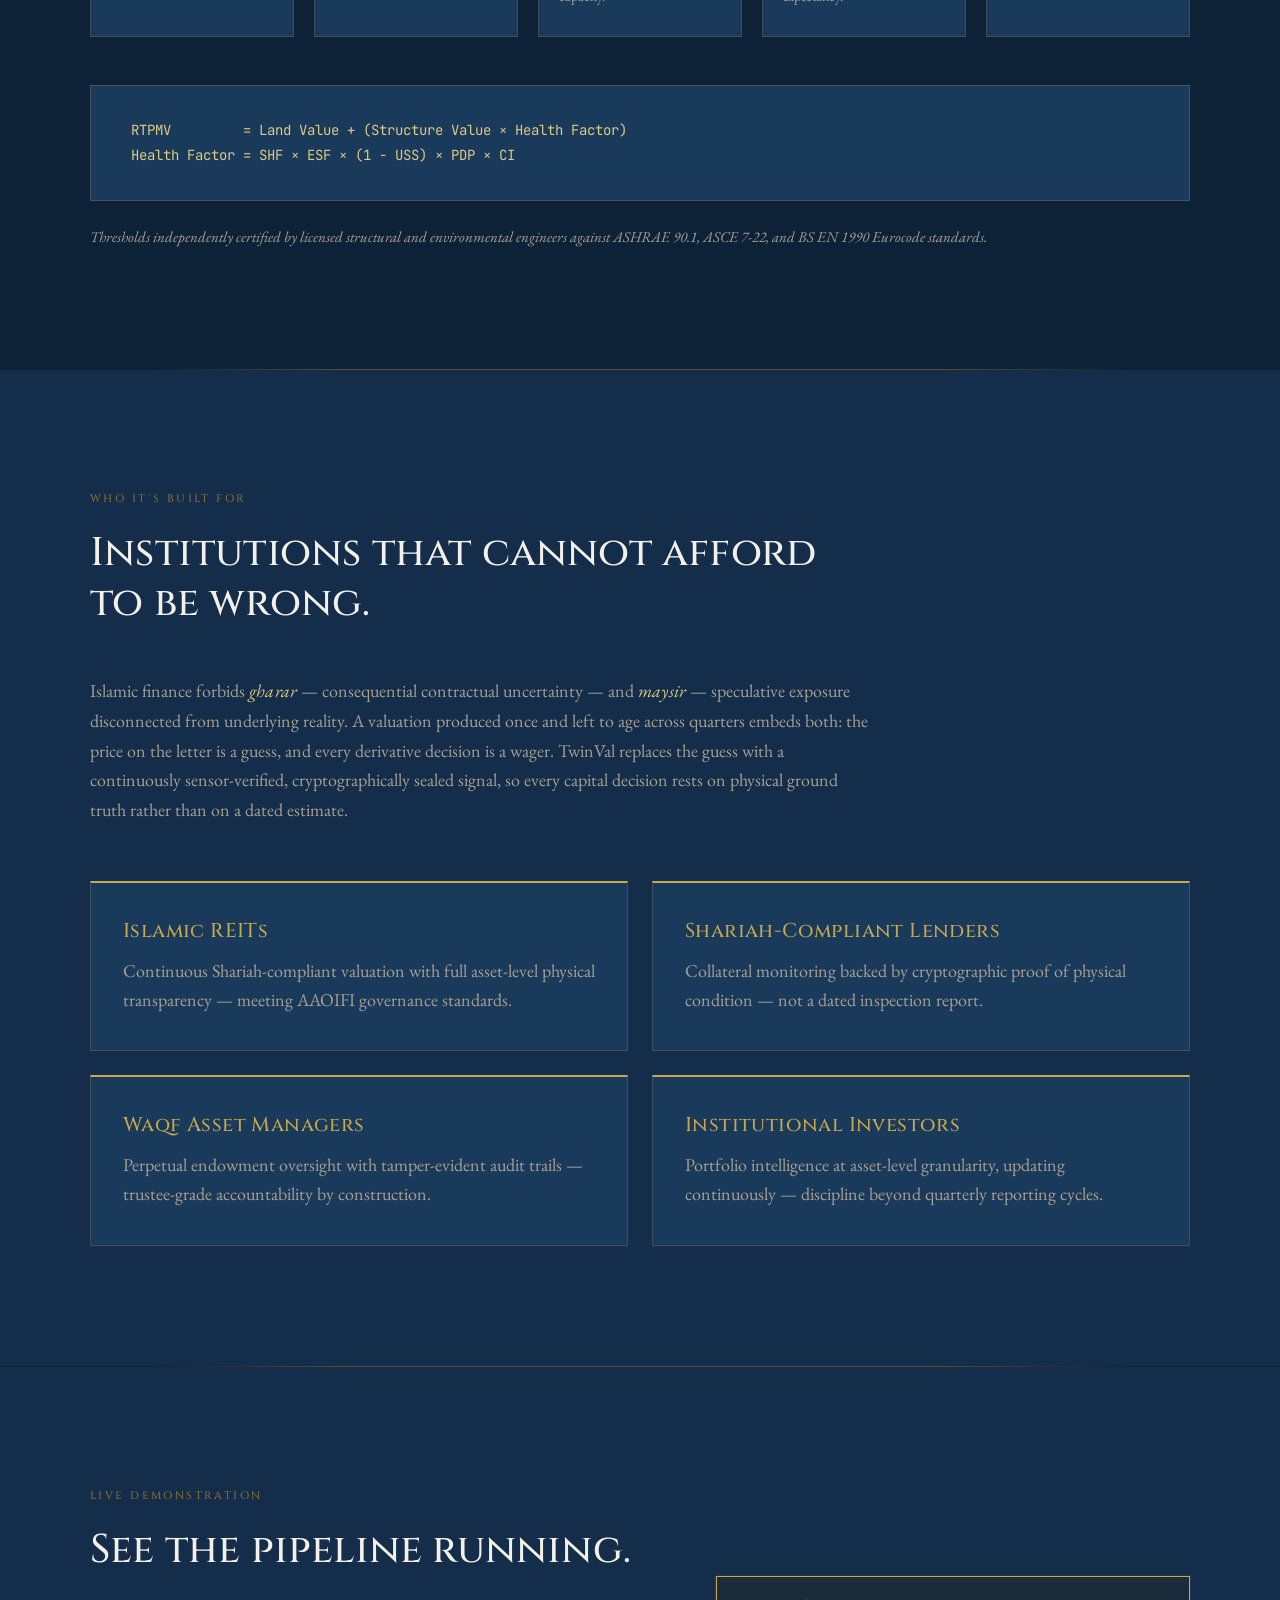
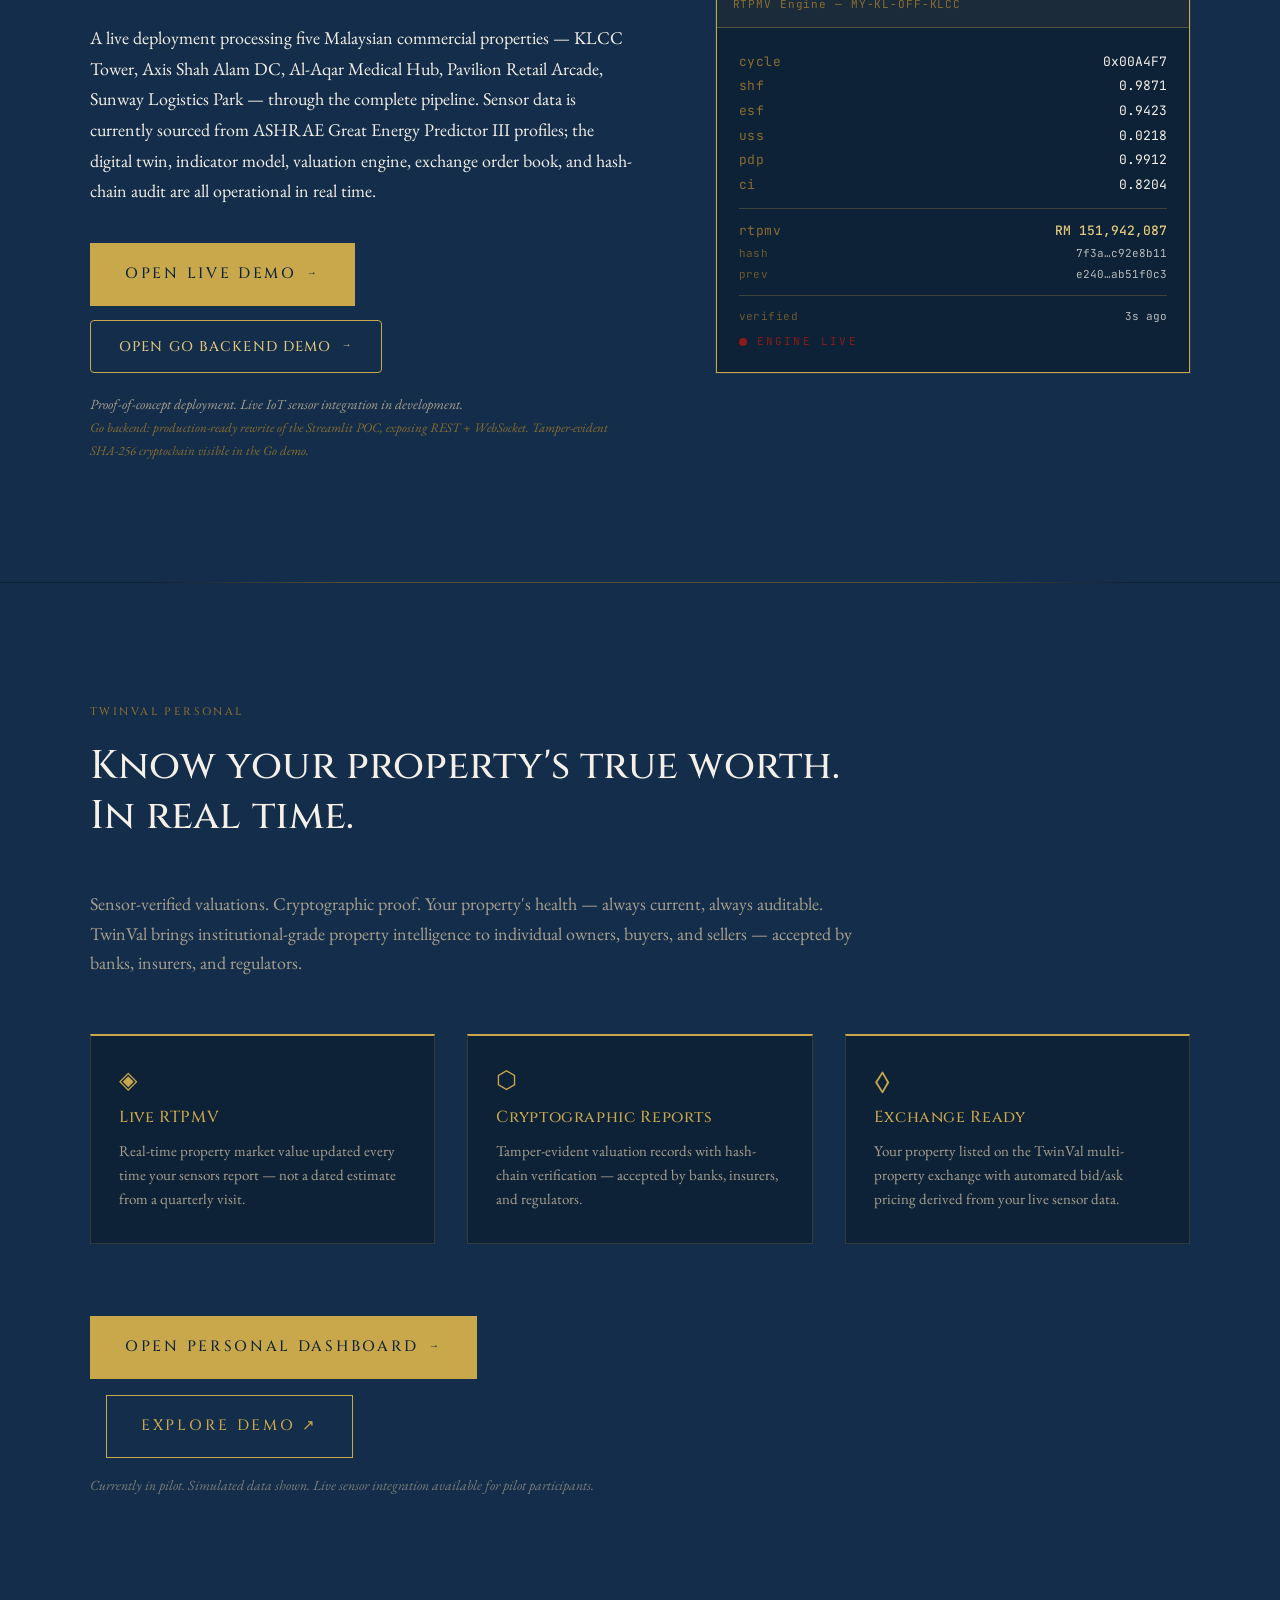
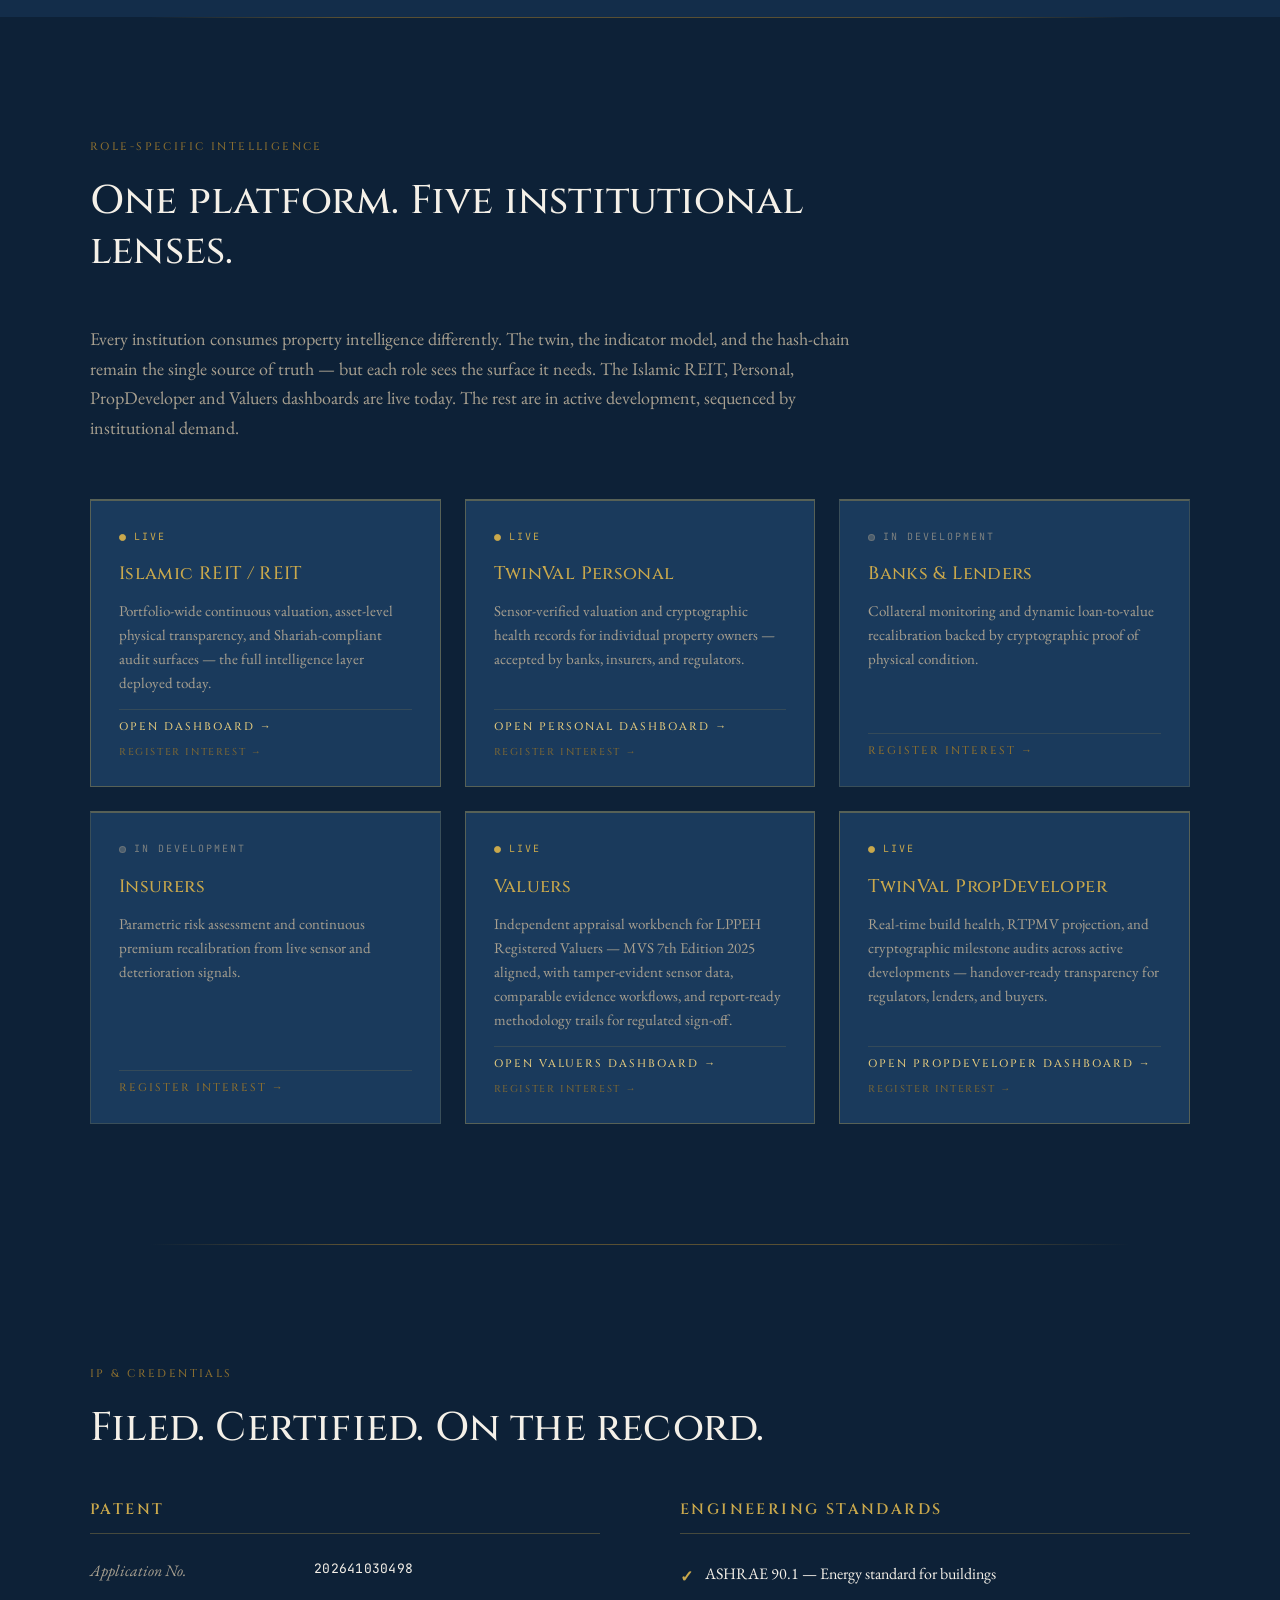
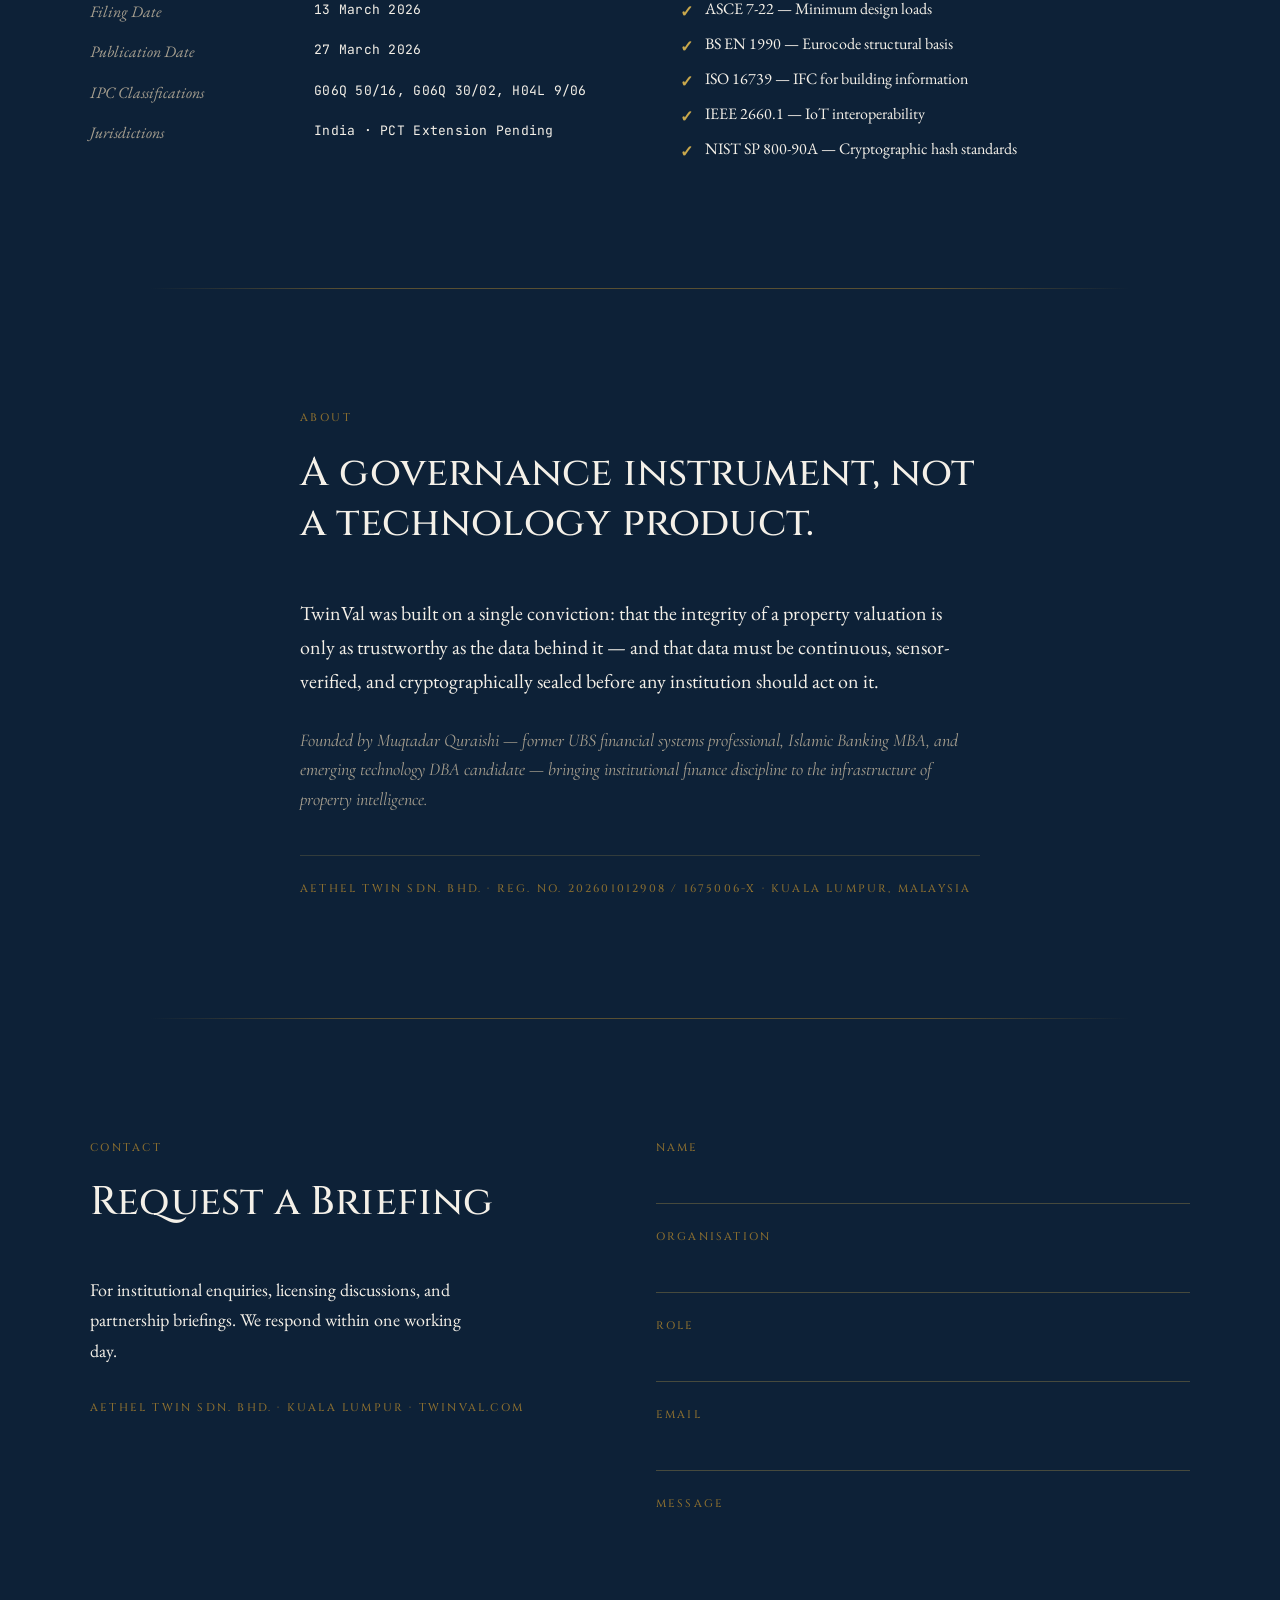
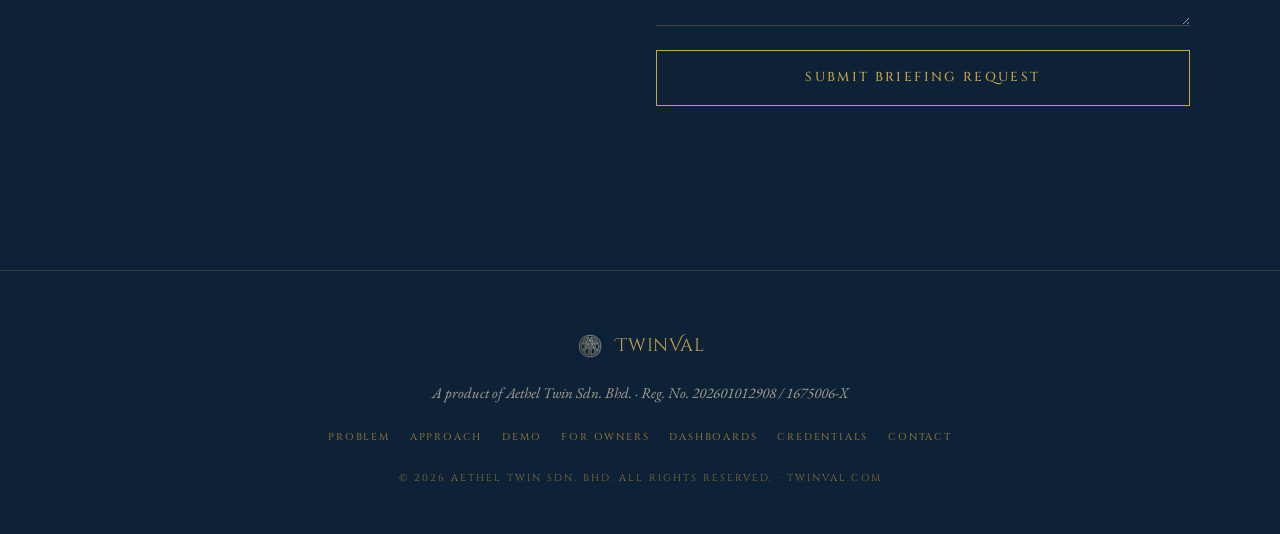
==== commit be975b3f: "feat(site): Valuers card goes LIVE - links to app.twinval.com/valuer, lede updated to four live dash" ====
--- a/index.html
+++ b/index.html
@@ -387,8 +387,8 @@
         <p class="dashboards__lede reveal" data-delay="180">
           Every institution consumes property intelligence differently. The twin, the indicator
           model, and the hash-chain remain the single source of truth &mdash; but each role sees
-          the surface it needs. The Islamic REIT dashboard is live today. The rest are in
-          active development, sequenced by institutional demand.
+          the surface it needs. The Islamic REIT, Personal, PropDeveloper and Valuers dashboards
+          are live today. The rest are in active development, sequenced by institutional demand.
         </p>
 
         <div class="dashboards__grid">
@@ -464,19 +464,28 @@
             <span class="dashboard__cta dashboard__cta--pending">Register interest <span aria-hidden="true">&rarr;</span></span>
           </a>
 
-          <a href="#contact" data-interest="Valuers"
-             class="dashboard reveal dashboard--pending" data-delay="460">
-            <div class="dashboard__status dashboard__status--pending">
-              <span class="dashboard__dot" aria-hidden="true"></span>
-              <span>In development</span>
+          <article class="dashboard dashboard--live reveal" data-delay="460">
+            <div class="dashboard__status">
+              <span class="dashboard__dot dashboard__dot--live" aria-hidden="true"></span>
+              <span>Live</span>
             </div>
             <h3 class="dashboard__name">Valuers</h3>
             <p class="dashboard__desc">
-              Independent appraisal workbench with tamper-evident source data and reproducible
-              methodology trails for regulated sign-off.
-            </p>
-            <span class="dashboard__cta dashboard__cta--pending">Register interest <span aria-hidden="true">&rarr;</span></span>
-          </a>
+              Independent appraisal workbench for LPPEH Registered Valuers &mdash; MVS 7th Edition
+              2025 aligned, with tamper-evident sensor data, comparable evidence workflows, and
+              report-ready methodology trails for regulated sign-off.
+            </p>
+            <div class="dashboard__actions">
+              <a href="https://app.twinval.com/valuer" target="_blank" rel="noopener"
+                 class="dashboard__cta dashboard__cta--primary">
+                Open Valuers Dashboard <span aria-hidden="true">&rarr;</span>
+              </a>
+              <a href="#contact" data-interest="Valuers"
+                 class="dashboard__cta dashboard__cta--secondary">
+                Register interest <span aria-hidden="true">&rarr;</span>
+              </a>
+            </div>
+          </article>
 
           <article class="dashboard dashboard--live reveal" data-delay="540">
             <div class="dashboard__status">
